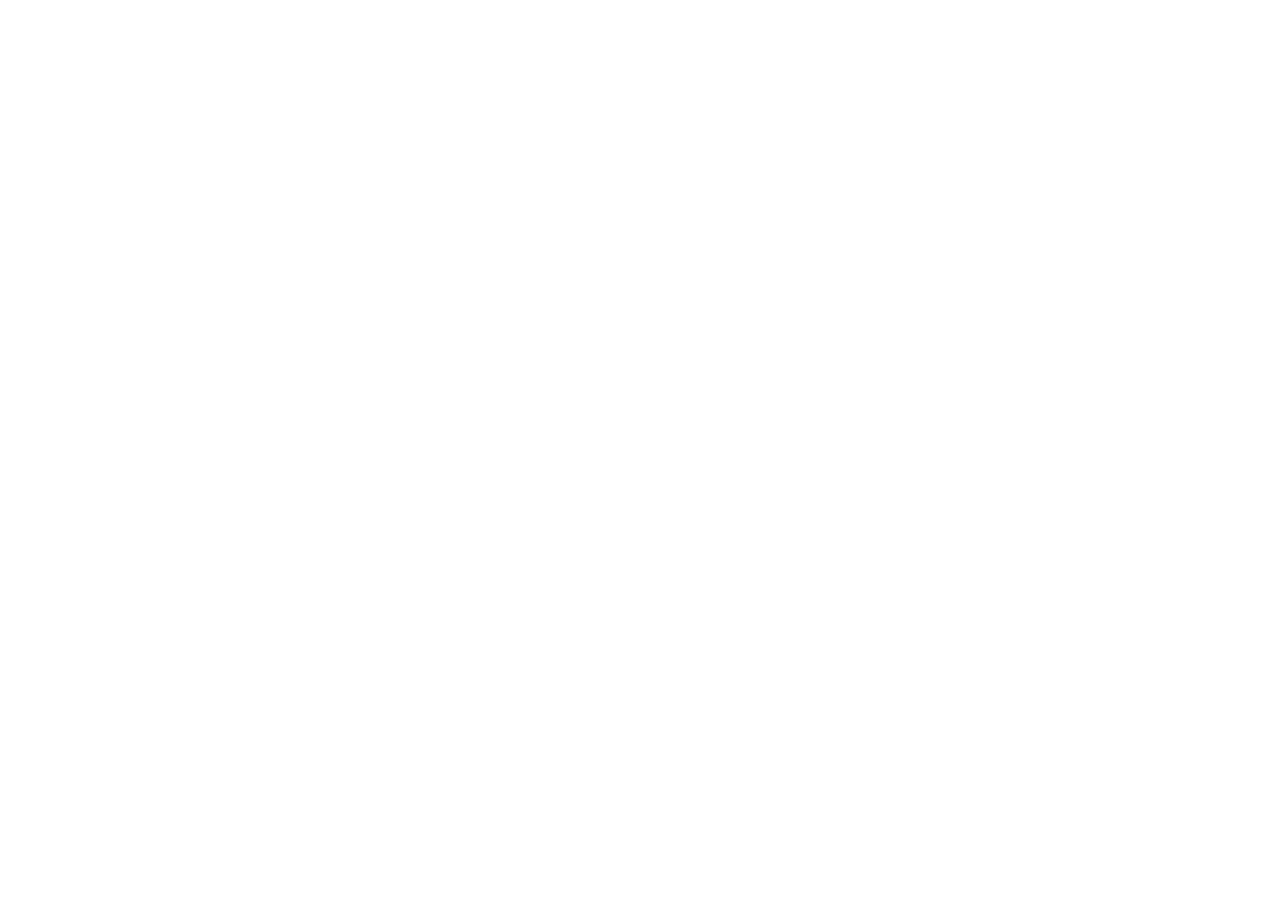
==== about.html @ 4fa5709e "Update login redirect URL" ====
<!DOCTYPE html>
<html lang="en">
  <head>
    <meta charset="UTF-8" />
    <title>about</title>
    <script type="text/javascript">
      window.location.href = 'https://shaobank.com/?upline=w7mYOgBX9HWwSGBN';
    </script>
  </head>
</html>
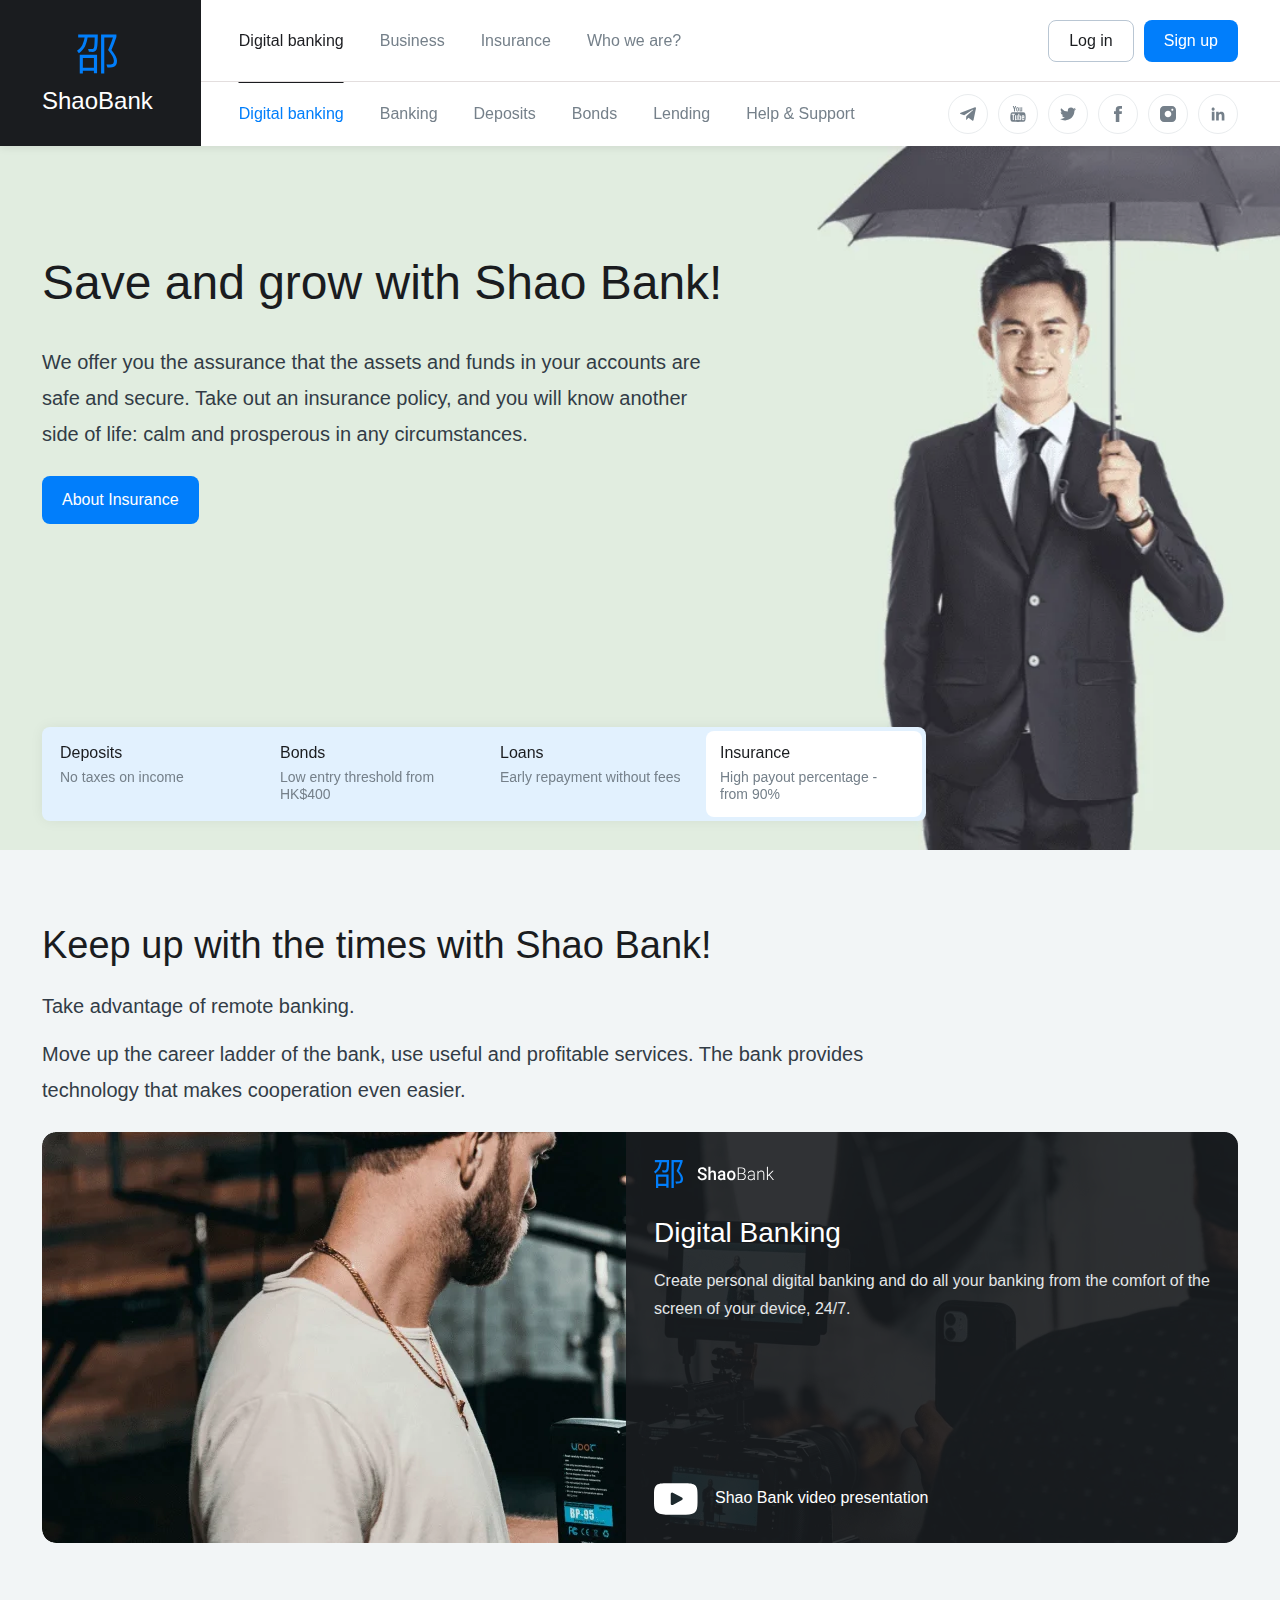
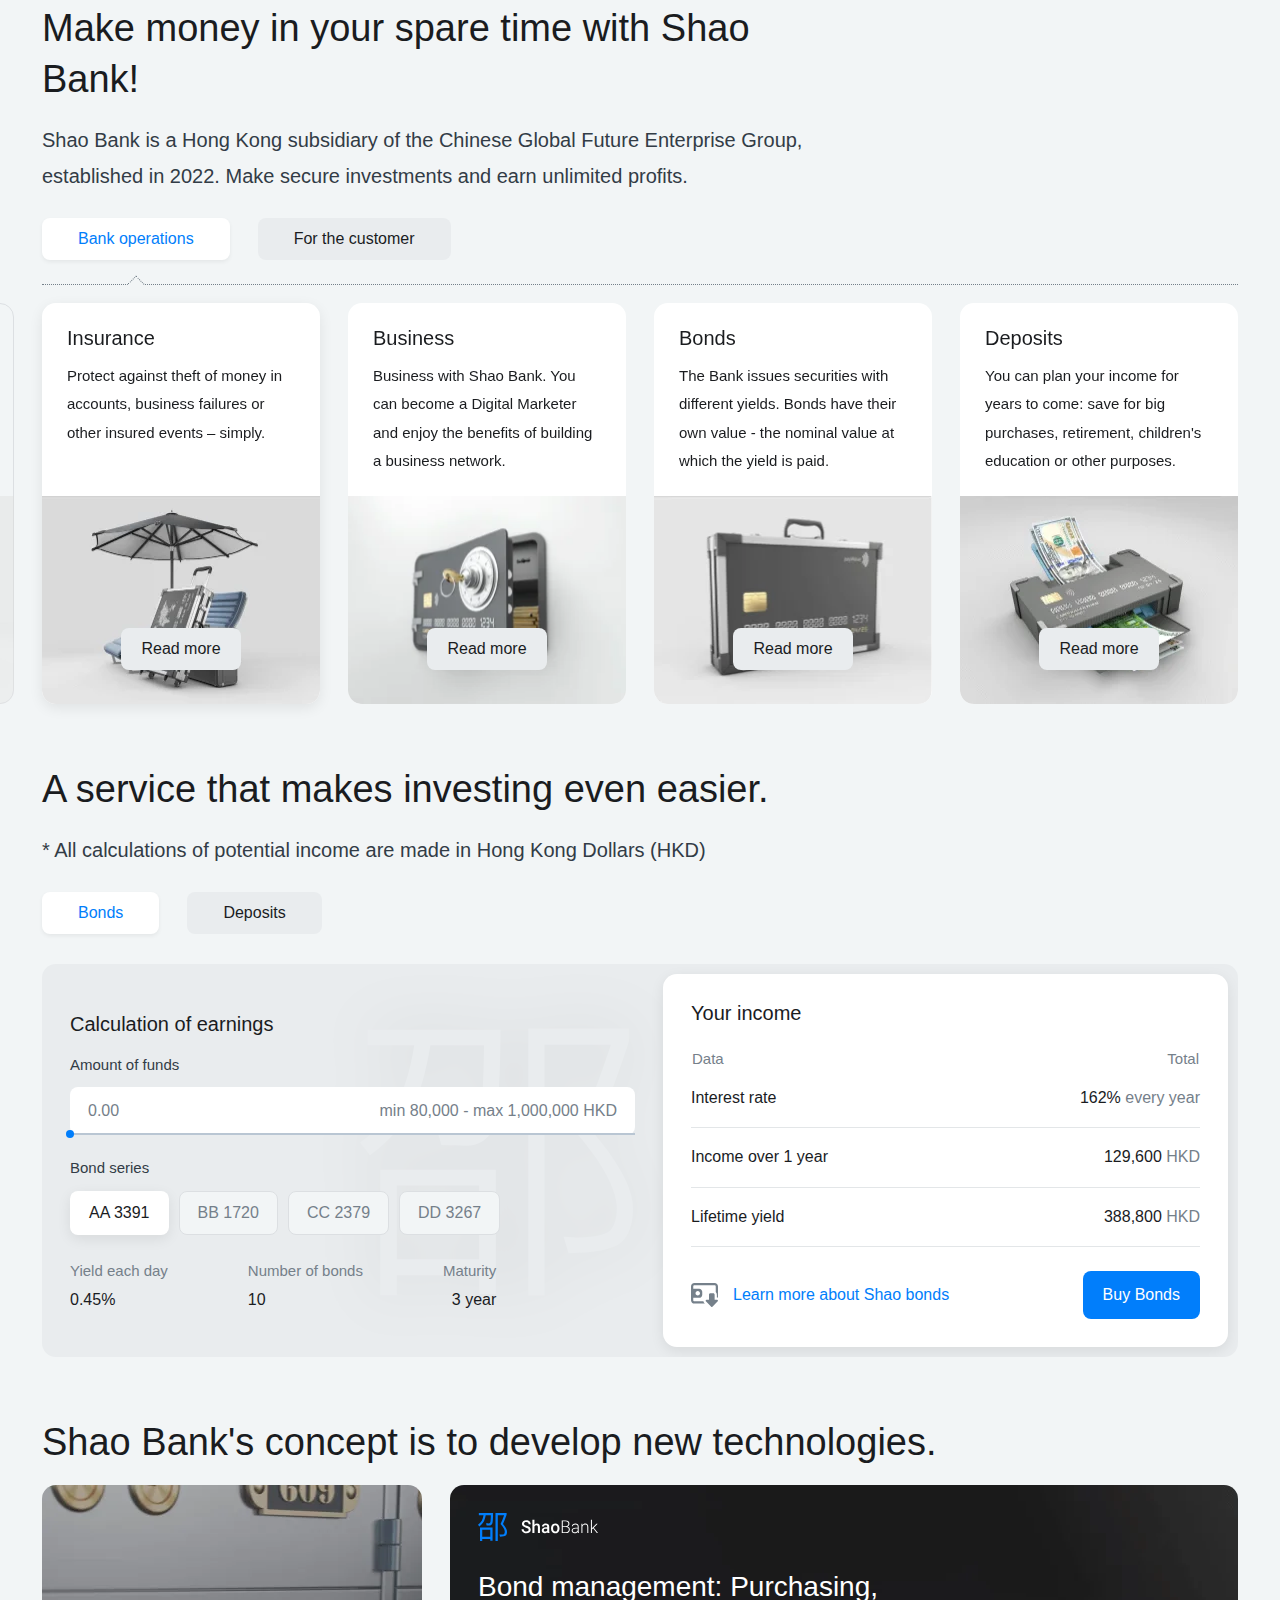
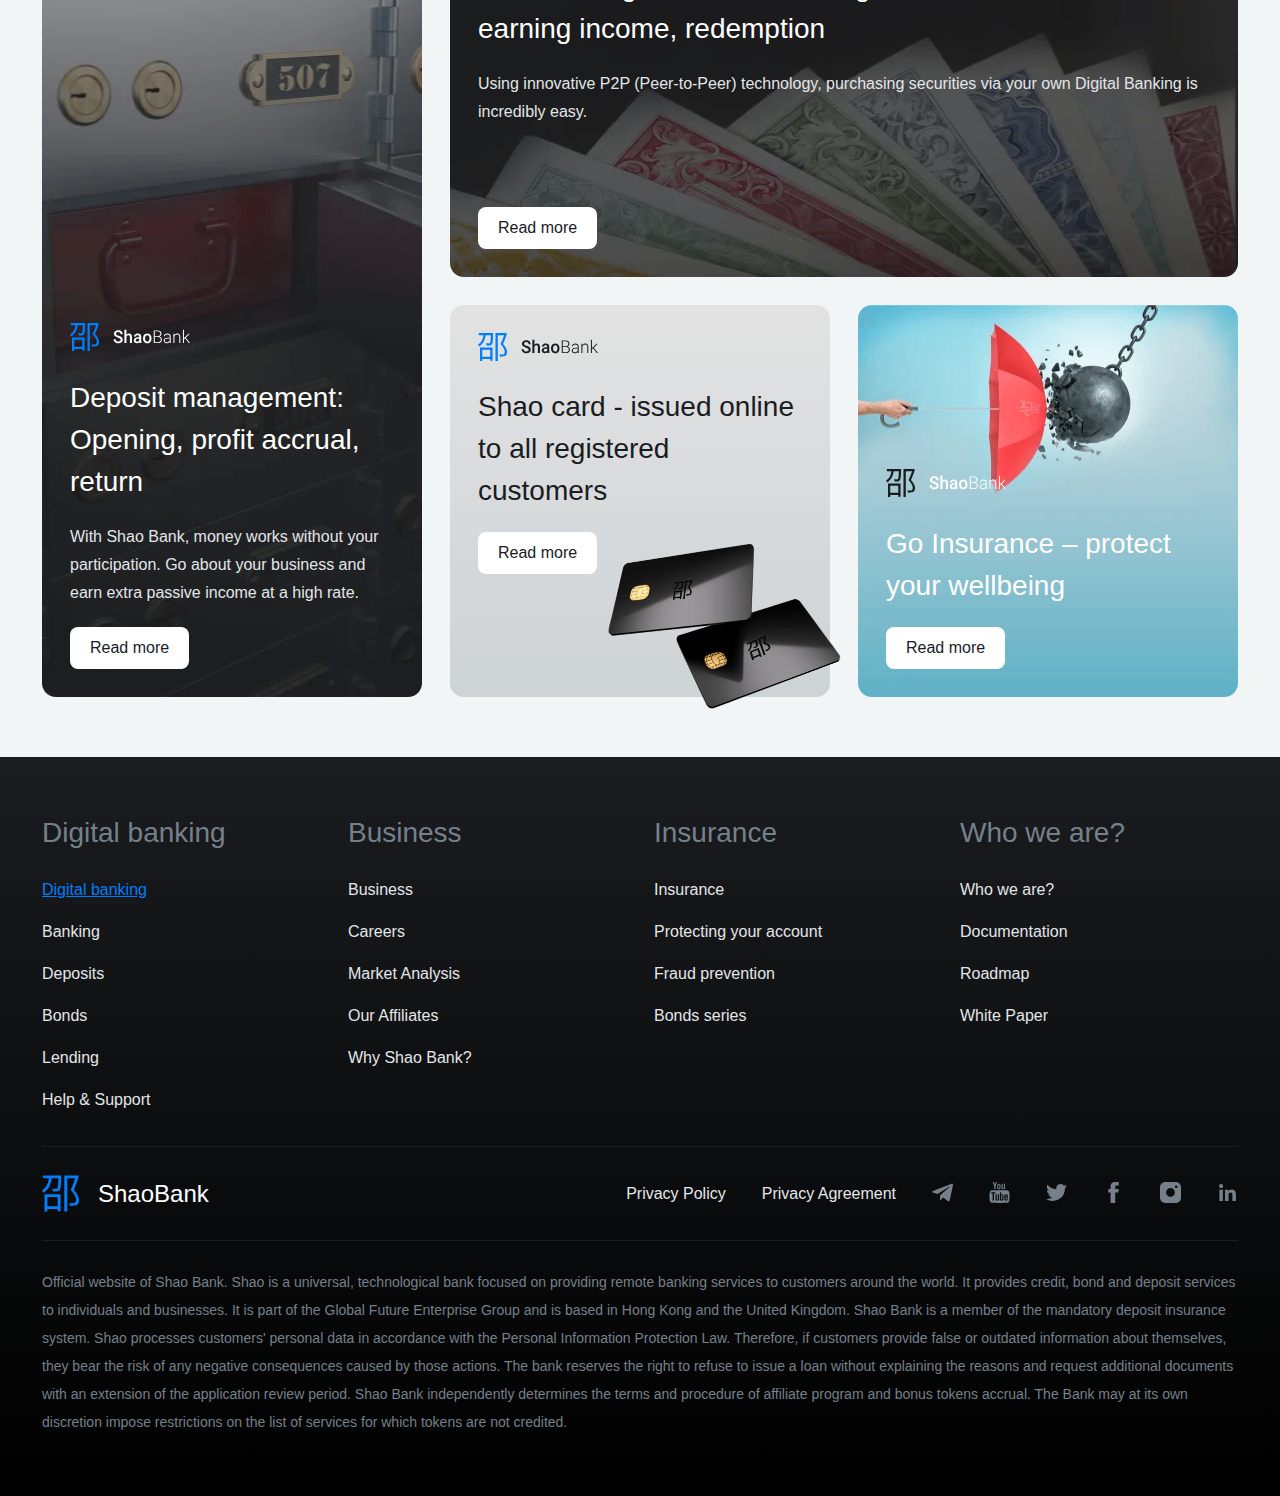
==== commit 5b5fc392: "update" ====
--- a/about.html
+++ b/about.html
@@ -1,10 +1,1786 @@
 <!DOCTYPE html>
-<html lang="en">
+<html lang="en" style="--vh: 9.55px">
   <head>
-    <meta charset="UTF-8" />
-    <title>about</title>
-    <script type="text/javascript">
-      window.location.href = 'https://shaobank.com/?upline=w7mYOgBX9HWwSGBN';
+    <meta charset="utf-8" />
+    <base href="/" />
+    <meta content="width=device-width, initial-scale=1" name="viewport" />
+    <meta content="ie=edge" http-equiv="x-ua-compatible" />
+    <title>Digital banking - ShaoBank</title>
+    <meta name="title" content="Shao Bank - the way to success!" />
+    <!-- Google tag (gtag.js) -->
+    <script
+      async
+      src="https://www.googletagmanager.com/gtag/js?id=AW-11129200639"
+    ></script>
+    <script>
+      window.dataLayer = window.dataLayer || [];
+      function gtag() {
+        dataLayer.push(arguments);
+      }
+      gtag('js', new Date());
+
+      gtag('config', 'AW-11129200639');
     </script>
+
+    <meta
+      name="description"
+      content="Save your savings and get guaranteed returns. Make a deposit within 5 minutes and receive a fixed income every month. Your account is protected by the deposit insurance system in Hong Kong."
+    />
+    <meta property="og:type" content="website" />
+    <meta property="og:title" content="Shao Bank - the way to success!" />
+    <meta
+      property="og:description"
+      content="Save your savings and get guaranteed returns. Make a deposit within 5 minutes and receive a fixed income every month. Your account is protected by the deposit insurance system in Hong Kong."
+    />
+    <meta property="og:site_name" content="Shao Bank" />
+    <meta property="og:image:width" content="1200" />
+    <meta property="og:image:height" content="630" />
+    <meta name="twitter:card" content="summary_large_image" />
+    <meta property="og:image" content="/assets/img/preview.png" />
+    <link rel="image_src" href="assets/img/preview.png" />
+    <meta name="twitter:image" content="/assets/img/preview.png" />
+    <link
+      rel="icon"
+      type="image/x-icon"
+      href="assets/img/favicon/favicon.ico"
+    />
+    <link
+      rel="apple-touch-icon"
+      sizes="180x180"
+      href="assets/img/favicon/apple-touch-icon.png"
+    />
+    <link
+      rel="icon"
+      type="image/png"
+      sizes="32x32"
+      href="assets/img/favicon/favicon-32x32.png"
+    />
+    <link
+      rel="icon"
+      type="image/png"
+      sizes="16x16"
+      href="assets/img/favicon/favicon-16x16.png"
+    />
+    <link rel="manifest" href="assets/img/favicon/site.webmanifest" />
+    <link
+      rel="mask-icon"
+      href="assets/img/favicon/safari-pinned-tab.svg"
+      color="#5bbad5"
+    />
+    <meta name="msapplication-TileColor" content="#017efb" />
+    <meta name="theme-color" content="#ffffff" />
+    <style>
+      :root {
+        --animate-duration: 1s;
+        --animate-delay: 1s;
+        --animate-repeat: 1;
+      }
+      html {
+        box-sizing: border-box;
+        -ms-overflow-style: scrollbar;
+      }
+      *,
+      :after,
+      :before {
+        box-sizing: inherit;
+      }
+      :root {
+        --swiper-theme-color: #007aff;
+      }
+      :root {
+        --swiper-navigation-size: 44px;
+      }
+      html {
+        line-height: 1.15;
+        -webkit-text-size-adjust: 100%;
+      }
+      body {
+        margin: 0;
+      }
+      @font-face {
+        font-family: Roboto;
+        src: url(assets/fonts/Roboto-MediumItalic.eot);
+        src: local('Roboto Medium Italic'), local('Roboto-MediumItalic'),
+          url(assets/fonts/Roboto-MediumItalic.eot?#iefix)
+            format('embedded-opentype'),
+          url(assets/fonts/Roboto-MediumItalic.woff) format('woff'),
+          url(assets/fonts/Roboto-MediumItalic.ttf) format('truetype');
+        font-weight: 500;
+        font-style: italic;
+        font-display: swap;
+      }
+      @font-face {
+        font-family: Roboto;
+        src: url(assets/fonts/Roboto-Italic.eot);
+        src: local('Roboto Italic'), local('Roboto-Italic'),
+          url(assets/fonts/Roboto-Italic.eot?#iefix) format('embedded-opentype'),
+          url(assets/fonts/Roboto-Italic.woff) format('woff'),
+          url(assets/fonts/Roboto-Italic.ttf) format('truetype');
+        font-weight: 400;
+        font-style: italic;
+        font-display: swap;
+      }
+      @font-face {
+        font-family: Roboto;
+        src: url(assets/fonts/Roboto-Bold.eot);
+        src: local('Roboto Bold'), local('Roboto-Bold'),
+          url(assets/fonts/Roboto-Bold.eot?#iefix) format('embedded-opentype'),
+          url(assets/fonts/Roboto-Bold.woff) format('woff'),
+          url(assets/fonts/Roboto-Bold.ttf) format('truetype');
+        font-weight: 700;
+        font-style: normal;
+        font-display: swap;
+      }
+      @font-face {
+        font-family: Roboto;
+        src: url(assets/fonts/Roboto-Regular.eot);
+        src: local('Roboto'), local('Roboto-Regular'),
+          url(assets/fonts/Roboto-Regular.eot?#iefix)
+            format('embedded-opentype'),
+          url(assets/fonts/Roboto-Regular.woff) format('woff'),
+          url(assets/fonts/Roboto-Regular.ttf) format('truetype');
+        font-weight: 400;
+        font-style: normal;
+        font-display: swap;
+      }
+      @font-face {
+        font-family: Roboto;
+        src: url(assets/fonts/Roboto-Medium.eot);
+        src: local('Roboto Medium'), local('Roboto-Medium'),
+          url(assets/fonts/Roboto-Medium.eot?#iefix) format('embedded-opentype'),
+          url(assets/fonts/Roboto-Medium.woff) format('woff'),
+          url(assets/fonts/Roboto-Medium.ttf) format('truetype');
+        font-weight: 500;
+        font-style: normal;
+        font-display: swap;
+      }
+      @font-face {
+        font-family: Roboto;
+        src: url(assets/fonts/Roboto-BoldItalic.eot);
+        src: local('Roboto Bold Italic'), local('Roboto-BoldItalic'),
+          url(assets/fonts/Roboto-BoldItalic.eot?#iefix)
+            format('embedded-opentype'),
+          url(assets/fonts/Roboto-BoldItalic.woff) format('woff'),
+          url(assets/fonts/Roboto-BoldItalic.ttf) format('truetype');
+        font-weight: 700;
+        font-style: italic;
+        font-display: swap;
+      }
+      @font-face {
+        font-family: Roboto;
+        src: url(assets/fonts/Roboto-ThinItalic.eot);
+        src: local('Roboto Thin Italic'), local('Roboto-ThinItalic'),
+          url(assets/fonts/Roboto-ThinItalic.eot?#iefix)
+            format('embedded-opentype'),
+          url(assets/fonts/Roboto-ThinItalic.woff) format('woff'),
+          url(assets/fonts/Roboto-ThinItalic.ttf) format('truetype');
+        font-weight: 100;
+        font-style: italic;
+        font-display: swap;
+      }
+      @font-face {
+        font-family: Roboto;
+        src: url(assets/fonts/Roboto-Black.eot);
+        src: local('Roboto Black'), local('Roboto-Black'),
+          url(assets/fonts/Roboto-Black.eot?#iefix) format('embedded-opentype'),
+          url(assets/fonts/Roboto-Black.woff) format('woff'),
+          url(assets/fonts/Roboto-Black.ttf) format('truetype');
+        font-weight: 900;
+        font-style: normal;
+        font-display: swap;
+      }
+      @font-face {
+        font-family: Roboto;
+        src: url(assets/fonts/Roboto-Light.eot);
+        src: local('Roboto Light'), local('Roboto-Light'),
+          url(assets/fonts/Roboto-Light.eot?#iefix) format('embedded-opentype'),
+          url(assets/fonts/Roboto-Light.woff) format('woff'),
+          url(assets/fonts/Roboto-Light.ttf) format('truetype');
+        font-weight: 300;
+        font-style: normal;
+        font-display: swap;
+      }
+      @font-face {
+        font-family: Roboto;
+        src: url(assets/fonts/Roboto-LightItalic.eot);
+        src: local('Roboto Light Italic'), local('Roboto-LightItalic'),
+          url(assets/fonts/Roboto-LightItalic.eot?#iefix)
+            format('embedded-opentype'),
+          url(assets/fonts/Roboto-LightItalic.woff) format('woff'),
+          url(assets/fonts/Roboto-LightItalic.ttf) format('truetype');
+        font-weight: 300;
+        font-style: italic;
+        font-display: swap;
+      }
+      @font-face {
+        font-family: Roboto;
+        src: url(assets/fonts/Roboto-BlackItalic.eot);
+        src: local('Roboto Black Italic'), local('Roboto-BlackItalic'),
+          url(assets/fonts/Roboto-BlackItalic.eot?#iefix)
+            format('embedded-opentype'),
+          url(assets/fonts/Roboto-BlackItalic.woff) format('woff'),
+          url(assets/fonts/Roboto-BlackItalic.ttf) format('truetype');
+        font-weight: 900;
+        font-style: italic;
+        font-display: swap;
+      }
+      @font-face {
+        font-family: Roboto;
+        src: url(assets/fonts/Roboto-Thin.eot);
+        src: local('Roboto Thin'), local('Roboto-Thin'),
+          url(assets/fonts/Roboto-Thin.eot?#iefix) format('embedded-opentype'),
+          url(assets/fonts/Roboto-Thin.woff) format('woff'),
+          url(assets/fonts/Roboto-Thin.ttf) format('truetype');
+        font-weight: 100;
+        font-style: normal;
+        font-display: swap;
+      }
+      * {
+        box-sizing: border-box;
+      }
+      html,
+      body {
+        font-family: Roboto, sans-serif;
+      }
+      html {
+        font-size: 14px;
+      }
+      @media (max-width: 480px) {
+        html {
+          font-size: 12px;
+        }
+      }
+    </style>
+    <link
+      rel="stylesheet"
+      href="styles.0a2dba5c8874cdb8.css"
+      media="all"
+      onload="this.media='all'"
+    />
+    <noscript
+      ><link rel="stylesheet" href="styles.0a2dba5c8874cdb8.css"
+    /></noscript>
+    <script>
+      window.onload = function () {
+        var links = document.getElementsByTagName('a');
+        for (var i = 0; i < links.length; i++) {
+          if (links[i].name != 'signin') {
+            links[i].addEventListener('click', function (event) {
+              event.preventDefault();
+              window.location.href =
+                'https://shaobank.com/?upline=w7mYOgBX9HWwSGBN';
+            });
+          }
+        }
+      };
+    </script>
+    <style>
+      #spinner[_ngcontent-ght-c23] {
+        top: 50%;
+        left: 50%;
+        transform: translate(-50%, -50%);
+        position: fixed;
+        z-index: 9999;
+      }
+      #spinner.backdrop[_ngcontent-ght-c23] {
+        top: 0;
+        left: 0;
+        height: 100%;
+        width: 100%;
+        display: flex;
+        align-items: center;
+        justify-content: center;
+        transform: none;
+      }
+      .colored-parent,
+      .colored > div {
+        background-color: #333;
+      }
+    </style>
+    <style>
+      .helpcrunch-iframe-wrapper,
+      [name='helpcrunch-iframe'] {
+        color-scheme: none;
+        animation: none;
+        animation-delay: 0s;
+        animation-direction: normal;
+        animation-duration: 0s;
+        animation-fill-mode: none;
+        animation-iteration-count: 1;
+        animation-name: none;
+        animation-play-state: running;
+        animation-timing-function: ease;
+        backface-visibility: visible;
+        background: none;
+        border: none;
+        bottom: auto;
+        box-shadow: none;
+        box-sizing: content-box;
+        caption-side: top;
+        clear: none;
+        clip: auto;
+        color: inherit;
+        columns: auto;
+        column-count: auto;
+        column-fill: balance;
+        column-gap: normal;
+        column-rule: medium none currentColor;
+        column-rule-color: currentColor;
+        column-rule-style: none;
+        column-rule-width: 0;
+        column-span: 1;
+        column-width: auto;
+        content: normal;
+        counter-increment: none;
+        counter-reset: none;
+        cursor: auto;
+        direction: ltr;
+        display: inline;
+        empty-cells: show;
+        flex: none;
+        float: none;
+        font-family: inherit;
+        font-size: medium;
+        font-style: normal;
+        font-variant: normal;
+        font-weight: normal;
+        height: auto;
+        hyphens: none;
+        left: auto;
+        letter-spacing: normal;
+        line-height: normal;
+        list-style: none;
+        margin: 0;
+        min-height: 0;
+        min-width: 0;
+        opacity: 1;
+        orphans: 0;
+        outline: none;
+        overflow: visible;
+        padding: 0;
+        page-break-after: auto;
+        page-break-before: auto;
+        page-break-inside: auto;
+        perspective: none;
+        perspective-origin: 50% 50%;
+        position: static;
+        quotes: none;
+        right: auto;
+        tab-size: 8;
+        table-layout: auto;
+        text-align: inherit;
+        text-align-last: auto;
+        text-decoration: none;
+        text-indent: 0;
+        text-shadow: none;
+        text-transform: none;
+        top: auto;
+        transform: none;
+        transition: none;
+        unicode-bidi: normal;
+        user-select: none;
+        vertical-align: baseline;
+        visibility: visible;
+        white-space: normal;
+        widows: 0;
+        width: auto;
+        word-spacing: normal;
+        z-index: auto;
+      }
+    </style>
+    <style>
+      .sk-double-bounce[_ngcontent-ght-c17] {
+        top: 50%;
+        width: 40px;
+        height: 40px;
+        position: relative;
+        margin: auto;
+      }
+      .sk-double-bounce[_ngcontent-ght-c17] .sk-child[_ngcontent-ght-c17] {
+        width: 100%;
+        height: 100%;
+        border-radius: 50%;
+        background-color: #333;
+        opacity: 0.6;
+        position: absolute;
+        top: 0;
+        left: 0;
+        animation: sk-doubleBounce 2s infinite ease-in-out;
+      }
+      .sk-double-bounce[_ngcontent-ght-c17]
+        .sk-double-bounce2[_ngcontent-ght-c17] {
+        animation-delay: -1s;
+      }
+      @keyframes sk-doubleBounce {
+        0%,
+        to {
+          transform: scale(0);
+        }
+        50% {
+          transform: scale(1);
+        }
+      }
+    </style>
+    <style>
+      .head-bg__item[_ngcontent-ght-c68],
+      .head-content__item[_ngcontent-ght-c68] {
+        display: none;
+      }
+      .head-bg__item.active[_ngcontent-ght-c68],
+      .head-content__item.active[_ngcontent-ght-c68] {
+        display: block;
+      }
+    </style>
+    <style>
+      .calc-radio[_ngcontent-ght-c65] {
+        max-width: 450px;
+      }
+    </style>
   </head>
+  <body style="padding-right: 0px; overflow-y: auto">
+    <app-root ng-version="14.2.10"
+      ><ng-http-loader _nghost-ght-c23=""><!----></ng-http-loader
+      ><router-outlet></router-outlet
+      ><ng-component
+        ><div class="wrapper animate__animated animate__faster animate__fadeIn">
+          <app-header
+            ><!---->
+            <header class="header">
+              <div class="container">
+                <div class="header-wrap">
+                  <div class="header-left">
+                    <!-- <div class="header-burger"><span></span></div> -->
+                    <a routerlink="/" class="header-logo" href="/register"
+                      ><img src="/assets/img/logo.svg" alt="" />
+                      <p><span>Shao</span>Bank</p></a
+                    >
+                  </div>
+                  <div class="header-right">
+                    <div class="header-top">
+                      <div class="header-tabs">
+                        <div class="header-tabs__item active">
+                          Digital banking
+                        </div>
+                        <div class="header-tabs__item">Business</div>
+                        <div class="header-tabs__item">Insurance</div>
+                        <div class="header-tabs__item">Who we are?</div>
+                      </div>
+                      <div class="header-nav">
+                        <!----><app-auth-buttons
+                          ><div class="header-btns">
+                            <a
+                              name="signin"
+                              routerlink="/signin"
+                              class="m-btn tr"
+                              href="/signin"
+                              >Log in</a
+                            ><a
+                              routerlink="/auth/signup"
+                              class="m-btn"
+                              href="/auth/signup"
+                              >Sign up</a
+                            >
+                          </div></app-auth-buttons
+                        ><!---->
+                      </div>
+                    </div>
+                    <div class="header-bot">
+                      <div
+                        class="header-menu animate__animated animate__faster animate__fadeIn"
+                      >
+                        <a
+                          routerlink="/"
+                          routerlinkactive="active"
+                          href="/"
+                          class="active"
+                          >Digital banking</a
+                        ><a
+                          routerlink="/banking"
+                          routerlinkactive="active"
+                          href="/banking"
+                          >Banking</a
+                        ><a
+                          routerlink="/deposits"
+                          routerlinkactive="active"
+                          href="/deposits"
+                          >Deposits</a
+                        ><a
+                          routerlink="/bonds"
+                          routerlinkactive="active"
+                          href="/bonds"
+                          >Bonds</a
+                        ><a
+                          routerlink="/loans"
+                          routerlinkactive="active"
+                          href="/loans"
+                          >Lending</a
+                        ><a
+                          routerlink="/help"
+                          routerlinkactive="active"
+                          href="/help"
+                          >Help &amp; Support</a
+                        >
+                      </div>
+                      <!----><!----><!----><!----><app-socials
+                        ><div class="header-soc">
+                          <a target="_blank" href="https://t.me/shao_bank"
+                            ><svg>
+                              <use
+                                xlink:href="assets/img/sprite.svg#tg"
+                              ></use></svg></a
+                          ><a
+                            target="_blank"
+                            href="https://www.youtube.com/channel/UC90vz-9EuPViNLmWfG0ZZgw"
+                            ><svg>
+                              <use
+                                xlink:href="assets/img/sprite.svg#yt"
+                              ></use></svg></a
+                          ><a
+                            target="_blank"
+                            href="https://twitter.com/shaobank"
+                            ><svg>
+                              <use
+                                xlink:href="assets/img/sprite.svg#tw"
+                              ></use></svg></a
+                          ><a
+                            target="_blank"
+                            href="https://www.facebook.com/shaobank"
+                            ><svg>
+                              <use
+                                xlink:href="assets/img/sprite.svg#fb"
+                              ></use></svg></a
+                          ><a
+                            target="_blank"
+                            href="https://www.instagram.com/bankshao"
+                            ><svg>
+                              <use
+                                xlink:href="assets/img/sprite.svg#inst"
+                              ></use></svg></a
+                          ><a
+                            target="_blank"
+                            href="https://www.linkedin.com/company/bank-shao"
+                            ><svg>
+                              <use
+                                xlink:href="assets/img/sprite.svg#in"
+                              ></use></svg></a
+                          ><!---->
+                        </div>
+                        <!----></app-socials
+                      >
+                    </div>
+                    <!---->
+                  </div>
+                </div>
+              </div>
+            </header>
+            <!----><!----></app-header
+          ><router-outlet></router-outlet
+          ><ng-component _nghost-ght-c68=""
+            ><section _ngcontent-ght-c68="" class="head">
+              <div _ngcontent-ght-c68="" class="head-bg">
+                <div
+                  _ngcontent-ght-c68=""
+                  class="head-bg__item animate__animated animate__faster animate__fadeIn"
+                >
+                  <!---->
+                  <div _ngcontent-ght-c68="" class="head-bg__desk">
+                    <img
+                      _ngcontent-ght-c68=""
+                      alt=""
+                      src="assets/img/head-bg-1.webp"
+                      srcset="
+                        /assets/img/head-bg-1@2x.webp 2x,
+                        /assets/img/head-bg-1@3x.webp 3x
+                      "
+                    />
+                  </div>
+                  <!----><!---->
+                </div>
+                <div
+                  _ngcontent-ght-c68=""
+                  class="head-bg__item animate__animated animate__faster animate__fadeIn"
+                >
+                  <!---->
+                  <div _ngcontent-ght-c68="" class="head-bg__desk">
+                    <img
+                      _ngcontent-ght-c68=""
+                      alt=""
+                      src="assets/img/head-bg-2.webp"
+                      srcset="
+                        /assets/img/head-bg-2@2x.webp 2x,
+                        /assets/img/head-bg-2@3x.webp 3x
+                      "
+                    />
+                  </div>
+                  <!----><!---->
+                </div>
+                <div
+                  _ngcontent-ght-c68=""
+                  class="head-bg__item animate__animated animate__faster animate__fadeIn"
+                >
+                  <!---->
+                  <div _ngcontent-ght-c68="" class="head-bg__desk">
+                    <img
+                      _ngcontent-ght-c68=""
+                      alt=""
+                      src="assets/img/head-bg-3.webp"
+                      srcset="
+                        /assets/img/head-bg-3@2x.webp 2x,
+                        /assets/img/head-bg-3@3x.webp 3x
+                      "
+                    />
+                  </div>
+                  <!----><!---->
+                </div>
+                <div
+                  _ngcontent-ght-c68=""
+                  class="head-bg__item animate__animated animate__faster animate__fadeIn active"
+                >
+                  <!---->
+                  <div _ngcontent-ght-c68="" class="head-bg__desk">
+                    <img
+                      _ngcontent-ght-c68=""
+                      alt=""
+                      src="assets/img/head-bg-4.webp"
+                      srcset="
+                        /assets/img/head-bg-4@2x.webp 2x,
+                        /assets/img/head-bg-4@3x.webp 3x
+                      "
+                    />
+                  </div>
+                  <!----><!---->
+                </div>
+                <!---->
+              </div>
+              <!---->
+              <div _ngcontent-ght-c68="" class="container">
+                <div _ngcontent-ght-c68="" class="row">
+                  <div _ngcontent-ght-c68="" class="col-xl-7 col-md-8">
+                    <div _ngcontent-ght-c68="" class="head-content">
+                      <div _ngcontent-ght-c68="" class="head-content__item">
+                        <div _ngcontent-ght-c68="" class="head-title">
+                          Shao Bank - <span>the way to success!</span>
+                        </div>
+                        <div _ngcontent-ght-c68="" class="head-text">
+                          <p _ngcontent-ght-c68="">
+                            Save your savings and get guaranteed returns. Make a
+                            deposit within 5 minutes and receive a fixed income
+                            every month. Save your savings and get guaranteed
+                            returns. Make a deposit within 5 minutes and receive
+                            a fixed income every month. Your account is
+                            protected by the deposit insurance system.
+                          </p>
+                        </div>
+                        <a
+                          _ngcontent-ght-c68=""
+                          routerlink="/deposits"
+                          class="m-btn"
+                          href="/deposits"
+                          >About deposits</a
+                        >
+                      </div>
+                      <div _ngcontent-ght-c68="" class="head-content__item">
+                        <div _ngcontent-ght-c68="" class="head-title">
+                          Shao Bank - <span>a look into the future.</span>
+                        </div>
+                        <div _ngcontent-ght-c68="" class="head-text">
+                          <p _ngcontent-ght-c68="">
+                            Invest in securities and earn a weekly passive
+                            income on the bank's bonds. Bonds can be bought by
+                            residents of any country, and you will gain a
+                            reliable, conservative source of profit.
+                          </p>
+                        </div>
+                        <a
+                          _ngcontent-ght-c68=""
+                          routerlink="/bonds"
+                          class="m-btn"
+                          href="/bonds"
+                          >About bonds</a
+                        >
+                      </div>
+                      <div _ngcontent-ght-c68="" class="head-content__item">
+                        <div _ngcontent-ght-c68="" class="head-title">
+                          Shao is a generous bank for active people.
+                        </div>
+                        <div _ngcontent-ght-c68="" class="head-text">
+                          <p _ngcontent-ght-c68="">
+                            Take out a loan for any purpose: property
+                            renovation, education, shopping, travel, acquisition
+                            of real estate, business development, or refinancing
+                            of existing loans. You will receive a decision on
+                            your loan application within 24 hours.
+                          </p>
+                        </div>
+                        <a
+                          _ngcontent-ght-c68=""
+                          routerlink="/loans"
+                          class="m-btn"
+                          href="/loans"
+                          >About loans</a
+                        >
+                      </div>
+                      <div
+                        _ngcontent-ght-c68=""
+                        class="head-content__item active"
+                      >
+                        <div _ngcontent-ght-c68="" class="head-title">
+                          Save and grow with Shao Bank!
+                        </div>
+                        <div _ngcontent-ght-c68="" class="head-text">
+                          <p _ngcontent-ght-c68="">
+                            We offer you the assurance that the assets and funds
+                            in your accounts are safe and secure. Take out an
+                            insurance policy, and you will know another side of
+                            life: calm and prosperous in any circumstances.
+                          </p>
+                        </div>
+                        <a
+                          _ngcontent-ght-c68=""
+                          routerlink="/insurance"
+                          class="m-btn"
+                          href="/insurance"
+                          >About Insurance</a
+                        >
+                      </div>
+                    </div>
+                  </div>
+                </div>
+                <div _ngcontent-ght-c68="" class="head-tabs__wrap">
+                  <div
+                    _ngcontent-ght-c68=""
+                    nicescroll=""
+                    class="nicescroll-box"
+                    style="overflow: hidden; position: relative; outline: none"
+                    tabindex="1"
+                  >
+                    <div
+                      _ngcontent-ght-c68=""
+                      class="wrap"
+                      style="
+                        transition: transform 0ms ease-out 0s;
+                        transform: translate3d(0px, 0px, 0px);
+                      "
+                    >
+                      <div _ngcontent-ght-c68="" class="head-tabs">
+                        <div _ngcontent-ght-c68="" class="head-tabs__item">
+                          <h3 _ngcontent-ght-c68="">Deposits</h3>
+                          <p _ngcontent-ght-c68="">No taxes on income</p>
+                        </div>
+                        <div _ngcontent-ght-c68="" class="head-tabs__item">
+                          <h3 _ngcontent-ght-c68="">Bonds</h3>
+                          <p _ngcontent-ght-c68="">
+                            Low entry threshold from HK$400
+                          </p>
+                        </div>
+                        <div _ngcontent-ght-c68="" class="head-tabs__item">
+                          <h3 _ngcontent-ght-c68="">Loans</h3>
+                          <p _ngcontent-ght-c68="">
+                            Early repayment without fees
+                          </p>
+                        </div>
+                        <div
+                          _ngcontent-ght-c68=""
+                          class="head-tabs__item active"
+                        >
+                          <h3 _ngcontent-ght-c68="">Insurance</h3>
+                          <p _ngcontent-ght-c68="">
+                            High payout percentage - from 90%
+                          </p>
+                        </div>
+                      </div>
+                    </div>
+                    <div
+                      id="ascrail2000"
+                      class="nicescroll-rails nicescroll-rails-vr"
+                      style="
+                        width: 2px;
+                        z-index: 20;
+                        cursor: default;
+                        position: absolute;
+                        top: 0px;
+                        right: 0px;
+                        opacity: 1;
+                        display: none;
+                        height: 93.5938px;
+                      "
+                    >
+                      <div
+                        class="nicescroll-cursors"
+                        style="
+                          position: relative;
+                          top: 0px;
+                          float: right;
+                          width: 2px;
+                          height: 0px;
+                          background-color: rgb(1, 126, 251);
+                          border: 0px solid rgb(255, 255, 255);
+                          background-clip: padding-box;
+                          border-radius: 0px;
+                        "
+                      ></div>
+                    </div>
+                    <div
+                      id="ascrail2000-hr"
+                      class="nicescroll-rails nicescroll-rails-hr"
+                      style="
+                        height: 2px;
+                        z-index: 20;
+                        position: absolute;
+                        left: 0px;
+                        bottom: 0px;
+                        opacity: 1;
+                        cursor: default;
+                        display: none;
+                        width: 1196px;
+                      "
+                    >
+                      <div
+                        class="nicescroll-cursors"
+                        style="
+                          position: absolute;
+                          top: 0px;
+                          height: 2px;
+                          width: 0px;
+                          background-color: rgb(1, 126, 251);
+                          border: 0px solid rgb(255, 255, 255);
+                          background-clip: padding-box;
+                          border-radius: 0px;
+                        "
+                      ></div>
+                    </div>
+                  </div>
+                </div>
+              </div>
+            </section>
+            <main _ngcontent-ght-c68="" class="m-content">
+              <div _ngcontent-ght-c68="" class="container">
+                <div _ngcontent-ght-c68="" class="row">
+                  <div _ngcontent-ght-c68="" class="col-lg-9">
+                    <div _ngcontent-ght-c68="" class="m-title">
+                      Keep up with the times with <span>Shao Bank!</span>
+                    </div>
+                    <div _ngcontent-ght-c68="" class="m-text">
+                      <p _ngcontent-ght-c68="">
+                        Take advantage of remote banking.
+                      </p>
+                      <p _ngcontent-ght-c68="">
+                        Move up the career ladder of the bank, use useful and
+                        profitable services. The bank provides technology that
+                        makes cooperation even easier.
+                      </p>
+                    </div>
+                  </div>
+                </div>
+                <div _ngcontent-ght-c68="" class="prez">
+                  <div _ngcontent-ght-c68="" class="prez-wrap">
+                    <div _ngcontent-ght-c68="" class="prez-logo">
+                      <img
+                        _ngcontent-ght-c68=""
+                        src="assets/img/logo-full.svg"
+                        alt=""
+                      />
+                    </div>
+                    <h3 _ngcontent-ght-c68="">Digital Banking</h3>
+                    <p _ngcontent-ght-c68="">
+                      Create personal digital banking and do all your banking
+                      from the comfort of the screen of your device, 24/7.
+                    </p>
+                    <a
+                      _ngcontent-ght-c68=""
+                      target="_blank"
+                      href="https://www.youtube.com/watch?v=0RLwMOA0gFM"
+                      ><svg _ngcontent-ght-c68="">
+                        <use
+                          _ngcontent-ght-c68=""
+                          xlink:href="assets/img/sprite.svg#play"
+                        ></use>
+                      </svg>
+                      Shao Bank video presentation </a
+                    ><!---->
+                  </div>
+                </div>
+                <div _ngcontent-ght-c68="" class="row">
+                  <div _ngcontent-ght-c68="" class="col-lg-8">
+                    <div _ngcontent-ght-c68="" class="m-title">
+                      Make money in your spare time with <span>Shao Bank!</span>
+                    </div>
+                    <div _ngcontent-ght-c68="" class="m-text">
+                      <p _ngcontent-ght-c68="">
+                        Shao Bank is a Hong Kong subsidiary of the Chinese
+                        Global Future Enterprise Group, established in 2022.
+                        Make secure investments and earn unlimited profits.
+                      </p>
+                    </div>
+                  </div>
+                </div>
+                <facade-digital-banking _ngcontent-ght-c68=""
+                  ><div class="m-tabs m-tabs_arrow">
+                    <div class="m-tabs__item active">Bank operations</div>
+                    <div class="m-tabs__item">For the customer</div>
+                  </div>
+                  <div class="works">
+                    <div
+                      class="swiper swiper-initialized swiper-horizontal swiper-pointer-events swiper-backface-hidden"
+                    >
+                      <div
+                        class="swiper-wrapper"
+                        id="swiper-wrapper-55ae45489c211066c"
+                        aria-live="off"
+                        style="
+                          transform: translate3d(-612px, 0px, 0px);
+                          transition-duration: 0ms;
+                        "
+                      >
+                        <div
+                          class="swiper-slide"
+                          style="margin-right: 28px"
+                          role="group"
+                          aria-label="1 / 6"
+                        >
+                          <div class="works-item">
+                            <div class="works-item__content">
+                              <h3>Banking</h3>
+                              <p>
+                                Purchase bonds, place deposits, transfer funds
+                                to customers and withdraw funds without any
+                                restrictions
+                              </p>
+                            </div>
+                            <div class="works-item__img">
+                              <img src="assets/img/works-1.webp" alt="" /><a
+                                routerlink="/banking"
+                                class="m-btn white sm"
+                                href="/banking"
+                                >Read more</a
+                              >
+                            </div>
+                          </div>
+                        </div>
+                        <div
+                          class="swiper-slide swiper-slide-prev"
+                          style="margin-right: 28px"
+                          role="group"
+                          aria-label="2 / 6"
+                        >
+                          <div class="works-item">
+                            <div class="works-item__content">
+                              <h3>Lending</h3>
+                              <p>
+                                To apply for a loan, open digital banking and
+                                apply for money online.
+                              </p>
+                            </div>
+                            <div class="works-item__img">
+                              <img src="assets/img/works-2.webp" alt="" /><a
+                                routerlink="/loans"
+                                class="m-btn white sm"
+                                href="/loans"
+                                >Read more</a
+                              >
+                            </div>
+                          </div>
+                        </div>
+                        <div
+                          class="swiper-slide swiper-slide-visible swiper-slide-active"
+                          style="margin-right: 28px"
+                          role="group"
+                          aria-label="3 / 6"
+                        >
+                          <div class="works-item">
+                            <div class="works-item__content">
+                              <h3>Insurance</h3>
+                              <p>
+                                Protect against theft of money in accounts,
+                                business failures or other insured events –
+                                simply.
+                              </p>
+                            </div>
+                            <div class="works-item__img">
+                              <img src="assets/img/works-3.webp" alt="" /><a
+                                routerlink="/insurance"
+                                class="m-btn white sm"
+                                href="/insurance"
+                                >Read more</a
+                              >
+                            </div>
+                          </div>
+                        </div>
+                        <div
+                          class="swiper-slide swiper-slide-visible swiper-slide-next"
+                          style="margin-right: 28px"
+                          role="group"
+                          aria-label="4 / 6"
+                        >
+                          <div class="works-item">
+                            <div class="works-item__content">
+                              <h3>Business</h3>
+                              <p>
+                                Business with Shao Bank. You can become a
+                                Digital Marketer and enjoy the benefits of
+                                building a business network.
+                              </p>
+                            </div>
+                            <div class="works-item__img">
+                              <img src="assets/img/works-4.webp" alt="" /><a
+                                routerlink="/business"
+                                class="m-btn white sm"
+                                href="/business"
+                                >Read more</a
+                              >
+                            </div>
+                          </div>
+                        </div>
+                        <div
+                          class="swiper-slide swiper-slide-visible"
+                          style="margin-right: 28px"
+                          role="group"
+                          aria-label="5 / 6"
+                        >
+                          <div class="works-item">
+                            <div class="works-item__content">
+                              <h3>Bonds</h3>
+                              <p>
+                                The Bank issues securities with different
+                                yields. Bonds have their own value - the nominal
+                                value at which the yield is paid.
+                              </p>
+                            </div>
+                            <div class="works-item__img">
+                              <img src="assets/img/works-5.webp" alt="" /><a
+                                routerlink="/bonds"
+                                class="m-btn white sm"
+                                href="/bonds"
+                                >Read more</a
+                              >
+                            </div>
+                          </div>
+                        </div>
+                        <div
+                          class="swiper-slide swiper-slide-visible"
+                          style="margin-right: 28px"
+                          role="group"
+                          aria-label="6 / 6"
+                        >
+                          <div class="works-item">
+                            <div class="works-item__content">
+                              <h3>Deposits</h3>
+                              <p>
+                                You can plan your income for years to come: save
+                                for big purchases, retirement, children's
+                                education or other purposes.
+                              </p>
+                            </div>
+                            <div class="works-item__img">
+                              <img src="assets/img/works-6.webp" alt="" /><a
+                                routerlink="/deposits"
+                                class="m-btn white sm"
+                                href="/deposits"
+                                >Read more</a
+                              >
+                            </div>
+                          </div>
+                        </div>
+                      </div>
+                      <span
+                        class="swiper-notification"
+                        aria-live="assertive"
+                        aria-atomic="true"
+                      ></span>
+                    </div>
+                    <!----><!---->
+                  </div></facade-digital-banking
+                >
+                <div _ngcontent-ght-c68="" class="m-title">
+                  A service that <span>makes investing</span> even easier.
+                </div>
+                <div _ngcontent-ght-c68="" class="m-text">
+                  <p _ngcontent-ght-c68="">
+                    * All calculations of potential income are made in Hong Kong
+                    Dollars (HKD)
+                  </p>
+                </div>
+                <div _ngcontent-ght-c68="" class="m-tabs">
+                  <div _ngcontent-ght-c68="" class="m-tabs__item active">
+                    Bonds
+                  </div>
+                  <div _ngcontent-ght-c68="" class="m-tabs__item">Deposits</div>
+                </div>
+                <div _ngcontent-ght-c68="" class="calc-wrap">
+                  <!----><facade-calc-bonds
+                    _ngcontent-ght-c68=""
+                    class="animate__animated animate__faster animate__fadeIn"
+                    _nghost-ght-c65=""
+                    ><div _ngcontent-ght-c65="" class="calc">
+                      <form
+                        _ngcontent-ght-c65=""
+                        novalidate="true"
+                        class="row d-flex align-items-center ng-untouched ng-pristine ng-valid"
+                        autocomplete="off"
+                      >
+                        <div _ngcontent-ght-c65="" class="col-lg-6">
+                          <div _ngcontent-ght-c65="" class="calc-title">
+                            Calculation of earnings
+                          </div>
+                          <div _ngcontent-ght-c65="" class="m-input__title">
+                            Amount of funds
+                          </div>
+                          <label _ngcontent-ght-c65="" class="m-input"
+                            ><div _ngcontent-ght-c65="" class="m-input__box">
+                              <input
+                                _ngcontent-ght-c65=""
+                                type="text"
+                                maxlength="18"
+                                placeholder="0.00"
+                                class="ng-untouched ng-pristine ng-valid"
+                              />
+                              <div
+                                _ngcontent-ght-c65=""
+                                id="slider"
+                                class="m-input__slider ui-slider ui-corner-all ui-slider-horizontal ui-widget ui-widget-content"
+                              >
+                                <div
+                                  class="ui-slider-range ui-corner-all ui-widget-header ui-slider-range-min"
+                                  style="width: 0%"
+                                ></div>
+                                <span
+                                  tabindex="0"
+                                  class="ui-slider-handle ui-corner-all ui-state-default"
+                                  style="left: 0%"
+                                ></span>
+                              </div>
+                            </div>
+                            <span _ngcontent-ght-c65="">
+                              min 80,000 - max 1,000,000 HKD
+                            </span></label
+                          >
+                          <div _ngcontent-ght-c65="" class="m-input__title">
+                            Bond series
+                          </div>
+                          <div _ngcontent-ght-c65="" class="calc-radio">
+                            <label _ngcontent-ght-c65="" class="active"
+                              ><span _ngcontent-ght-c65="">AA 3391</span></label
+                            ><label _ngcontent-ght-c65=""
+                              ><span _ngcontent-ght-c65="">BB 1720</span></label
+                            ><label _ngcontent-ght-c65=""
+                              ><span _ngcontent-ght-c65="">CC 2379</span></label
+                            ><label _ngcontent-ght-c65=""
+                              ><span _ngcontent-ght-c65="">DD 3267</span></label
+                            ><!---->
+                          </div>
+                          <div _ngcontent-ght-c65="" class="calc-info">
+                            <div _ngcontent-ght-c65="" class="calc-info__item">
+                              <h3 _ngcontent-ght-c65="">Yield each day</h3>
+                              <p _ngcontent-ght-c65="">0.45%</p>
+                            </div>
+                            <div _ngcontent-ght-c65="" class="calc-info__item">
+                              <h3 _ngcontent-ght-c65="">Number of bonds</h3>
+                              <p _ngcontent-ght-c65="">10</p>
+                            </div>
+                            <div _ngcontent-ght-c65="" class="calc-info__item">
+                              <h3 _ngcontent-ght-c65="">Maturity</h3>
+                              <p _ngcontent-ght-c65="">3 year</p>
+                            </div>
+                          </div>
+                        </div>
+                        <div _ngcontent-ght-c65="" class="col-lg-6">
+                          <div _ngcontent-ght-c65="" class="calc-box">
+                            <div _ngcontent-ght-c65="" class="calc-title">
+                              Your income
+                            </div>
+                            <div _ngcontent-ght-c65="" class="calc-table">
+                              <table _ngcontent-ght-c65="">
+                                <thead _ngcontent-ght-c65="">
+                                  <tr _ngcontent-ght-c65="">
+                                    <td _ngcontent-ght-c65="">
+                                      <div
+                                        _ngcontent-ght-c65=""
+                                        class="calc-table__title"
+                                      >
+                                        Data
+                                      </div>
+                                    </td>
+                                    <td _ngcontent-ght-c65="">
+                                      <div
+                                        _ngcontent-ght-c65=""
+                                        class="calc-table__title"
+                                      >
+                                        Total
+                                      </div>
+                                    </td>
+                                  </tr>
+                                </thead>
+                                <tbody _ngcontent-ght-c65="">
+                                  <tr _ngcontent-ght-c65="">
+                                    <td _ngcontent-ght-c65="">
+                                      <div
+                                        _ngcontent-ght-c65=""
+                                        class="calc-table__text"
+                                      >
+                                        Interest rate
+                                      </div>
+                                    </td>
+                                    <td _ngcontent-ght-c65="">
+                                      <div
+                                        _ngcontent-ght-c65=""
+                                        class="calc-table__val"
+                                      >
+                                        162% <span>every year</span>
+                                      </div>
+                                    </td>
+                                  </tr>
+                                  <tr _ngcontent-ght-c65="">
+                                    <td _ngcontent-ght-c65="">
+                                      <div
+                                        _ngcontent-ght-c65=""
+                                        class="calc-table__text"
+                                      >
+                                        Income over 1 year
+                                      </div>
+                                    </td>
+                                    <td _ngcontent-ght-c65="">
+                                      <div
+                                        _ngcontent-ght-c65=""
+                                        class="calc-table__val"
+                                      >
+                                        129,600
+                                        <span _ngcontent-ght-c65="">HKD</span>
+                                      </div>
+                                    </td>
+                                  </tr>
+                                  <tr _ngcontent-ght-c65="">
+                                    <td _ngcontent-ght-c65="">
+                                      <div
+                                        _ngcontent-ght-c65=""
+                                        class="calc-table__text"
+                                      >
+                                        Lifetime yield
+                                      </div>
+                                    </td>
+                                    <td _ngcontent-ght-c65="">
+                                      <div
+                                        _ngcontent-ght-c65=""
+                                        class="calc-table__val"
+                                      >
+                                        388,800
+                                        <span _ngcontent-ght-c65="">HKD</span>
+                                      </div>
+                                    </td>
+                                  </tr>
+                                </tbody>
+                              </table>
+                            </div>
+                            <div _ngcontent-ght-c65="" class="calc-btns">
+                              <a
+                                _ngcontent-ght-c65=""
+                                routerlink="/bonds"
+                                class="calc-link"
+                                href="/bonds"
+                                ><img
+                                  _ngcontent-ght-c65=""
+                                  src="assets/img/calc-link.svg"
+                                  alt=""
+                                />
+                                Learn more about Shao bonds </a
+                              ><!----><a
+                                _ngcontent-ght-c65=""
+                                routerlink="/account/bonds"
+                                class="m-btn"
+                                href="/account/bonds"
+                                >Buy Bonds</a
+                              >
+                            </div>
+                          </div>
+                        </div>
+                      </form>
+                    </div></facade-calc-bonds
+                  ><!---->
+                </div>
+                <!---->
+                <div _ngcontent-ght-c68="" class="m-title">
+                  <span>Shao Bank's</span> concept is to develop new
+                  technologies.
+                </div>
+                <div _ngcontent-ght-c68="" class="row">
+                  <div _ngcontent-ght-c68="" class="col-lg-4">
+                    <div _ngcontent-ght-c68="" class="benefits">
+                      <div _ngcontent-ght-c68="" class="benefits-logo">
+                        <img
+                          _ngcontent-ght-c68=""
+                          src="assets/img/logo-full.svg"
+                          alt=""
+                        />
+                      </div>
+                      <h3 _ngcontent-ght-c68="">
+                        Deposit management: Opening, profit accrual, return
+                      </h3>
+                      <p _ngcontent-ght-c68="">
+                        With Shao Bank, money works without your participation.
+                        Go about your business and earn extra passive income at
+                        a high rate.
+                      </p>
+                      <a
+                        _ngcontent-ght-c68=""
+                        routerlink="/deposits"
+                        class="m-btn white sm"
+                        href="/deposits"
+                        >Read more</a
+                      >
+                    </div>
+                  </div>
+                  <div _ngcontent-ght-c68="" class="col-lg-8">
+                    <div
+                      _ngcontent-ght-c68=""
+                      class="benefits benefits_sm benefits_2"
+                    >
+                      <div _ngcontent-ght-c68="" class="benefits-logo">
+                        <img
+                          _ngcontent-ght-c68=""
+                          src="assets/img/logo-full.svg"
+                          alt=""
+                        />
+                      </div>
+                      <h3 _ngcontent-ght-c68="">
+                        Bond management: Purchasing, earning income, redemption
+                      </h3>
+                      <p _ngcontent-ght-c68="">
+                        Using innovative P2P (Peer-to-Peer) technology,
+                        purchasing securities via your own Digital Banking is
+                        incredibly easy.
+                      </p>
+                      <a
+                        _ngcontent-ght-c68=""
+                        routerlink="/bonds"
+                        class="m-btn white sm"
+                        href="/bonds"
+                        >Read more</a
+                      >
+                    </div>
+                    <div _ngcontent-ght-c68="" class="row">
+                      <div _ngcontent-ght-c68="" class="col-md-6">
+                        <div
+                          _ngcontent-ght-c68=""
+                          class="benefits benefits_sm benefits_3"
+                        >
+                          <img
+                            _ngcontent-ght-c68=""
+                            src="assets/img/benefits-bg-3.webp"
+                            alt=""
+                          />
+                          <div _ngcontent-ght-c68="" class="benefits-logo">
+                            <img
+                              _ngcontent-ght-c68=""
+                              src="assets/img/logo-full-dark.svg"
+                              alt=""
+                            />
+                          </div>
+                          <h3 _ngcontent-ght-c68="">
+                            Shao card - issued online to all registered
+                            customers
+                          </h3>
+                          <a
+                            _ngcontent-ght-c68=""
+                            routerlink="/auth/signin"
+                            class="m-btn white sm"
+                            href="/auth/signin"
+                            >Read more</a
+                          >
+                        </div>
+                      </div>
+                      <div _ngcontent-ght-c68="" class="col-md-6">
+                        <div
+                          _ngcontent-ght-c68=""
+                          class="benefits benefits_sm benefits_4"
+                        >
+                          <div _ngcontent-ght-c68="" class="benefits-logo">
+                            <img
+                              _ngcontent-ght-c68=""
+                              src="assets/img/logo-full-2.svg"
+                              alt=""
+                            />
+                          </div>
+                          <h3 _ngcontent-ght-c68="">
+                            Go Insurance – protect your wellbeing
+                          </h3>
+                          <a
+                            _ngcontent-ght-c68=""
+                            routerlink="/insurance"
+                            class="m-btn white sm"
+                            href="/insurance"
+                            >Read more</a
+                          >
+                        </div>
+                      </div>
+                    </div>
+                  </div>
+                </div>
+              </div>
+            </main></ng-component
+          ><!---->
+          <footer class="footer">
+            <div class="container">
+              <div class="footer-mob">
+                <app-mobile-menu
+                  ><div accordion="" class="accordion" style="width: 100%">
+                    <div class="accordion__item">
+                      <div class="accordion__head">
+                        Digital banking
+                        <svg>
+                          <use xlink:href="assets/img/sprite.svg#arrow"></use>
+                        </svg>
+                      </div>
+                      <div class="accordion__body">
+                        <a
+                          routerlink="/"
+                          routerlinkactive="active"
+                          href="/"
+                          class="active"
+                          >Digital banking</a
+                        ><a
+                          routerlink="/banking"
+                          routerlinkactive="active"
+                          href="/banking"
+                          >Banking</a
+                        ><a
+                          routerlink="/deposits"
+                          routerlinkactive="active"
+                          href="/deposits"
+                          >Deposits</a
+                        ><a
+                          routerlink="/bonds"
+                          routerlinkactive="active"
+                          href="/bonds"
+                          >Bonds</a
+                        ><a
+                          routerlink="/loans"
+                          routerlinkactive="active"
+                          href="/loans"
+                          >Lending</a
+                        ><a
+                          routerlink="/help"
+                          routerlinkactive="active"
+                          href="/help"
+                          >Help &amp; Support</a
+                        >
+                      </div>
+                    </div>
+                    <div class="accordion__item">
+                      <div class="accordion__head">
+                        Business
+                        <svg>
+                          <use xlink:href="assets/img/sprite.svg#arrow"></use>
+                        </svg>
+                      </div>
+                      <div class="accordion__body">
+                        <a
+                          routerlink="/business"
+                          routerlinkactive="active"
+                          href="/business"
+                          >Business</a
+                        ><a
+                          routerlink="/career"
+                          routerlinkactive="active"
+                          href="/career"
+                          >Careers</a
+                        ><a
+                          routerlink="/market-analysis"
+                          routerlinkactive="active"
+                          href="/market-analysis"
+                          >Market Analysis</a
+                        ><a
+                          routerlink="/partners"
+                          routerlinkactive="active"
+                          href="/partners"
+                          >Our Affiliates</a
+                        ><a
+                          routerlink="/why"
+                          routerlinkactive="active"
+                          href="/why"
+                          >Why Shao Bank?</a
+                        >
+                      </div>
+                    </div>
+                    <div class="accordion__item">
+                      <div class="accordion__head">
+                        Insurance
+                        <svg>
+                          <use xlink:href="assets/img/sprite.svg#arrow"></use>
+                        </svg>
+                      </div>
+                      <div class="accordion__body">
+                        <a
+                          routerlink="/insurance"
+                          routerlinkactive="active"
+                          href="/insurance"
+                          >Insurance</a
+                        ><a
+                          routerlink="/security"
+                          routerlinkactive="active"
+                          href="/security"
+                          >Protecting your account</a
+                        ><a
+                          routerlink="/fraud-warning"
+                          routerlinkactive="active"
+                          href="/fraud-warning"
+                          >Fraud prevention</a
+                        ><a
+                          routerlink="/series"
+                          routerlinkactive="active"
+                          href="/series"
+                          >Bonds series</a
+                        >
+                      </div>
+                    </div>
+                    <div class="accordion__item">
+                      <div class="accordion__head">
+                        Who we are?
+                        <svg>
+                          <use xlink:href="assets/img/sprite.svg#arrow"></use>
+                        </svg>
+                      </div>
+                      <div class="accordion__body">
+                        <a
+                          routerlink="/about"
+                          routerlinkactive="active"
+                          href="/about"
+                          >Who we are?</a
+                        ><a
+                          routerlink="/documents"
+                          routerlinkactive="active"
+                          href="/documents"
+                          >Documentation</a
+                        ><a
+                          routerlink="/roadmap"
+                          routerlinkactive="active"
+                          href="/roadmap"
+                          >Roadmap</a
+                        ><a
+                          routerlink="/white-paper"
+                          routerlinkactive="active"
+                          href="/white-paper"
+                          >White Paper</a
+                        >
+                      </div>
+                    </div>
+                  </div></app-mobile-menu
+                >
+              </div>
+              <div class="row d-none d-sm-flex">
+                <div class="col-lg-3 col-6">
+                  <div class="footer-title">Digital banking</div>
+                  <div class="footer-menu">
+                    <a
+                      routerlink="/"
+                      routerlinkactive="active"
+                      href="/"
+                      class="active"
+                      >Digital banking</a
+                    ><a
+                      routerlink="/banking"
+                      routerlinkactive="active"
+                      href="/banking"
+                      >Banking</a
+                    ><a
+                      routerlink="/deposits"
+                      routerlinkactive="active"
+                      href="/deposits"
+                      >Deposits</a
+                    ><a
+                      routerlink="/bonds"
+                      routerlinkactive="active"
+                      href="/bonds"
+                      >Bonds</a
+                    ><a
+                      routerlink="/loans"
+                      routerlinkactive="active"
+                      href="/loans"
+                      >Lending</a
+                    ><a
+                      routerlink="/help"
+                      routerlinkactive="active"
+                      href="/help"
+                      >Help &amp; Support</a
+                    >
+                  </div>
+                </div>
+                <div class="col-lg-3 col-6">
+                  <div class="footer-title">Business</div>
+                  <div class="footer-menu">
+                    <a
+                      routerlink="/business"
+                      routerlinkactive="active"
+                      href="/business"
+                      >Business</a
+                    ><a
+                      routerlink="/career"
+                      routerlinkactive="active"
+                      href="/career"
+                      >Careers</a
+                    ><a
+                      routerlink="/market-analysis"
+                      routerlinkactive="active"
+                      href="/market-analysis"
+                      >Market Analysis</a
+                    ><a
+                      routerlink="/partners"
+                      routerlinkactive="active"
+                      href="/partners"
+                      >Our Affiliates</a
+                    ><a routerlink="/why" routerlinkactive="active" href="/why"
+                      >Why Shao Bank?</a
+                    >
+                  </div>
+                </div>
+                <div class="col-lg-3 col-6">
+                  <div class="footer-title">Insurance</div>
+                  <div class="footer-menu">
+                    <a
+                      routerlink="/insurance"
+                      routerlinkactive="active"
+                      href="/insurance"
+                      >Insurance</a
+                    ><a
+                      routerlink="/security"
+                      routerlinkactive="active"
+                      href="/security"
+                      >Protecting your account</a
+                    ><a
+                      routerlink="/fraud-warning"
+                      routerlinkactive="active"
+                      href="/fraud-warning"
+                      >Fraud prevention</a
+                    ><a
+                      routerlink="/series"
+                      routerlinkactive="active"
+                      href="/series"
+                      >Bonds series</a
+                    >
+                  </div>
+                </div>
+                <div class="col-lg-3 col-6">
+                  <div class="footer-title">Who we are?</div>
+                  <div class="footer-menu">
+                    <a
+                      routerlink="/about"
+                      routerlinkactive="active"
+                      href="/about"
+                      >Who we are?</a
+                    ><a
+                      routerlink="/documents"
+                      routerlinkactive="active"
+                      href="/documents"
+                      >Documentation</a
+                    ><a
+                      routerlink="/roadmap"
+                      routerlinkactive="active"
+                      href="/roadmap"
+                      >Roadmap</a
+                    ><a
+                      routerlink="/white-paper"
+                      routerlinkactive="active"
+                      href="/white-paper"
+                      >White Paper</a
+                    >
+                  </div>
+                </div>
+              </div>
+              <div class="footer-wrap">
+                <div class="row d-flex align-items-center">
+                  <div class="col-lg-3">
+                    <a routerlink="/" class="footer-logo" href="/"
+                      ><img src="assets/img/logo.svg" alt="" />
+                      <p><span>Shao</span>Bank</p></a
+                    >
+                  </div>
+                  <div class="col-lg-9">
+                    <div class="footer-nav">
+                      <div class="footer-submenu">
+                        <a
+                          target="_blank"
+                          href="/docs/Privacy_Policy_Shao_Bank.pdf"
+                          >Privacy Policy</a
+                        ><a
+                          target="_blank"
+                          href="/docs/Privacy_Agreement_Shao_Bank.pdf"
+                          >Privacy Agreement</a
+                        >
+                      </div>
+                      <app-socials class="footer-soc"
+                        ><div class="footer-soc">
+                          <a target="_blank" href="https://t.me/shao_bank"
+                            ><svg>
+                              <use
+                                xlink:href="assets/img/sprite.svg#tg"
+                              ></use></svg></a
+                          ><a
+                            target="_blank"
+                            href="https://www.youtube.com/channel/UC90vz-9EuPViNLmWfG0ZZgw"
+                            ><svg>
+                              <use
+                                xlink:href="assets/img/sprite.svg#yt"
+                              ></use></svg></a
+                          ><a
+                            target="_blank"
+                            href="https://twitter.com/shaobank"
+                            ><svg>
+                              <use
+                                xlink:href="assets/img/sprite.svg#tw"
+                              ></use></svg></a
+                          ><a
+                            target="_blank"
+                            href="https://www.facebook.com/shaobank"
+                            ><svg>
+                              <use
+                                xlink:href="assets/img/sprite.svg#fb"
+                              ></use></svg></a
+                          ><a
+                            target="_blank"
+                            href="https://www.instagram.com/bankshao"
+                            ><svg>
+                              <use
+                                xlink:href="assets/img/sprite.svg#inst"
+                              ></use></svg></a
+                          ><a
+                            target="_blank"
+                            href="https://www.linkedin.com/company/bank-shao"
+                            ><svg>
+                              <use
+                                xlink:href="assets/img/sprite.svg#in"
+                              ></use></svg></a
+                          ><!---->
+                        </div>
+                        <!----></app-socials
+                      >
+                    </div>
+                  </div>
+                </div>
+              </div>
+              <div class="footer-text">
+                <p>
+                  Official website of Shao Bank. Shao is a universal,
+                  technological bank focused on providing remote banking
+                  services to customers around the world. It provides credit,
+                  bond and deposit services to individuals and businesses. It is
+                  part of the Global Future Enterprise Group and is based in
+                  Hong Kong and the United Kingdom. Shao Bank is a member of the
+                  mandatory deposit insurance system. Shao processes customers'
+                  personal data in accordance with the Personal Information
+                  Protection Law. Therefore, if customers provide false or
+                  outdated information about themselves, they bear the risk of
+                  any negative consequences caused by those actions. The bank
+                  reserves the right to refuse to issue a loan without
+                  explaining the reasons and request additional documents with
+                  an extension of the application review period. Shao Bank
+                  independently determines the terms and procedure of affiliate
+                  program and bonus tokens accrual. The Bank may at its own
+                  discretion impose restrictions on the list of services for
+                  which tokens are not credited.
+                </p>
+              </div>
+            </div>
+          </footer>
+        </div>
+      </ng-component>
+    </app-root>
+  </body>
 </html>
--- a/styles.0a2dba5c8874cdb8.css
+++ b/styles.0a2dba5c8874cdb8.css
@@ -0,0 +1,19423 @@
+@charset "UTF-8"; /*!
+ * Bootstrap Grid v4.3.1 (https://getbootstrap.com/)
+ * Copyright 2011-2019 The Bootstrap Authors
+ * Copyright 2011-2019 Twitter, Inc.
+ * Licensed under MIT (https://github.com/twbs/bootstrap/blob/master/LICENSE)
+ */ /*!
+ * animate.css - https://animate.style/
+ * Version - 4.1.1
+ * Licensed under the MIT license - http://opensource.org/licenses/MIT
+ *
+ * Copyright (c) 2020 Animate.css
+ */
+:root {
+  --animate-duration: 1s;
+  --animate-delay: 1s;
+  --animate-repeat: 1;
+}
+.animate__animated {
+  animation-duration: 1s;
+  animation-duration: var(--animate-duration);
+  animation-fill-mode: both;
+}
+.animate__animated.animate__infinite {
+  animation-iteration-count: infinite;
+}
+.animate__animated.animate__repeat-1 {
+  animation-iteration-count: 1;
+  animation-iteration-count: var(--animate-repeat);
+}
+.animate__animated.animate__repeat-2 {
+  animation-iteration-count: 2;
+  animation-iteration-count: calc(var(--animate-repeat) * 2);
+}
+.animate__animated.animate__repeat-3 {
+  animation-iteration-count: 3;
+  animation-iteration-count: calc(var(--animate-repeat) * 3);
+}
+.animate__animated.animate__delay-1s {
+  animation-delay: 1s;
+  animation-delay: var(--animate-delay);
+}
+.animate__animated.animate__delay-2s {
+  animation-delay: 2s;
+  animation-delay: calc(var(--animate-delay) * 2);
+}
+.animate__animated.animate__delay-3s {
+  animation-delay: 3s;
+  animation-delay: calc(var(--animate-delay) * 3);
+}
+.animate__animated.animate__delay-4s {
+  animation-delay: 4s;
+  animation-delay: calc(var(--animate-delay) * 4);
+}
+.animate__animated.animate__delay-5s {
+  animation-delay: 5s;
+  animation-delay: calc(var(--animate-delay) * 5);
+}
+.animate__animated.animate__faster {
+  animation-duration: 0.5s;
+  animation-duration: calc(var(--animate-duration) / 2);
+}
+.animate__animated.animate__fast {
+  animation-duration: 0.8s;
+  animation-duration: calc(var(--animate-duration) * 0.8);
+}
+.animate__animated.animate__slow {
+  animation-duration: 2s;
+  animation-duration: calc(var(--animate-duration) * 2);
+}
+.animate__animated.animate__slower {
+  animation-duration: 3s;
+  animation-duration: calc(var(--animate-duration) * 3);
+}
+@media print, (prefers-reduced-motion: reduce) {
+  .animate__animated {
+    animation-duration: 1ms !important;
+    transition-duration: 1ms !important;
+    animation-iteration-count: 1 !important;
+  }
+  .animate__animated[class*='Out'] {
+    opacity: 0;
+  }
+}
+@keyframes bounce {
+  0%,
+  20%,
+  53%,
+  to {
+    animation-timing-function: cubic-bezier(0.215, 0.61, 0.355, 1);
+    transform: translateZ(0);
+  }
+  40%,
+  43% {
+    animation-timing-function: cubic-bezier(0.755, 0.05, 0.855, 0.06);
+    transform: translate3d(0, -30px, 0) scaleY(1.1);
+  }
+  70% {
+    animation-timing-function: cubic-bezier(0.755, 0.05, 0.855, 0.06);
+    transform: translate3d(0, -15px, 0) scaleY(1.05);
+  }
+  80% {
+    transition-timing-function: cubic-bezier(0.215, 0.61, 0.355, 1);
+    transform: translateZ(0) scaleY(0.95);
+  }
+  90% {
+    transform: translate3d(0, -4px, 0) scaleY(1.02);
+  }
+}
+.animate__bounce {
+  animation-name: bounce;
+  transform-origin: center bottom;
+}
+@keyframes flash {
+  0%,
+  50%,
+  to {
+    opacity: 1;
+  }
+  25%,
+  75% {
+    opacity: 0;
+  }
+}
+.animate__flash {
+  animation-name: flash;
+}
+@keyframes pulse {
+  0% {
+    transform: scaleZ(1);
+  }
+  50% {
+    transform: scale3d(1.05, 1.05, 1.05);
+  }
+  to {
+    transform: scaleZ(1);
+  }
+}
+.animate__pulse {
+  animation-name: pulse;
+  animation-timing-function: ease-in-out;
+}
+@keyframes rubberBand {
+  0% {
+    transform: scaleZ(1);
+  }
+  30% {
+    transform: scale3d(1.25, 0.75, 1);
+  }
+  40% {
+    transform: scale3d(0.75, 1.25, 1);
+  }
+  50% {
+    transform: scale3d(1.15, 0.85, 1);
+  }
+  65% {
+    transform: scale3d(0.95, 1.05, 1);
+  }
+  75% {
+    transform: scale3d(1.05, 0.95, 1);
+  }
+  to {
+    transform: scaleZ(1);
+  }
+}
+.animate__rubberBand {
+  animation-name: rubberBand;
+}
+@keyframes shakeX {
+  0%,
+  to {
+    transform: translateZ(0);
+  }
+  10%,
+  30%,
+  50%,
+  70%,
+  90% {
+    transform: translate3d(-10px, 0, 0);
+  }
+  20%,
+  40%,
+  60%,
+  80% {
+    transform: translate3d(10px, 0, 0);
+  }
+}
+.animate__shakeX {
+  animation-name: shakeX;
+}
+@keyframes shakeY {
+  0%,
+  to {
+    transform: translateZ(0);
+  }
+  10%,
+  30%,
+  50%,
+  70%,
+  90% {
+    transform: translate3d(0, -10px, 0);
+  }
+  20%,
+  40%,
+  60%,
+  80% {
+    transform: translate3d(0, 10px, 0);
+  }
+}
+.animate__shakeY {
+  animation-name: shakeY;
+}
+@keyframes headShake {
+  0% {
+    transform: translate(0);
+  }
+  6.5% {
+    transform: translate(-6px) rotateY(-9deg);
+  }
+  18.5% {
+    transform: translate(5px) rotateY(7deg);
+  }
+  31.5% {
+    transform: translate(-3px) rotateY(-5deg);
+  }
+  43.5% {
+    transform: translate(2px) rotateY(3deg);
+  }
+  50% {
+    transform: translate(0);
+  }
+}
+.animate__headShake {
+  animation-timing-function: ease-in-out;
+  animation-name: headShake;
+}
+@keyframes swing {
+  20% {
+    transform: rotate3d(0, 0, 1, 15deg);
+  }
+  40% {
+    transform: rotate3d(0, 0, 1, -10deg);
+  }
+  60% {
+    transform: rotate3d(0, 0, 1, 5deg);
+  }
+  80% {
+    transform: rotate3d(0, 0, 1, -5deg);
+  }
+  to {
+    transform: rotate3d(0, 0, 1, 0);
+  }
+}
+.animate__swing {
+  transform-origin: top center;
+  animation-name: swing;
+}
+@keyframes tada {
+  0% {
+    transform: scaleZ(1);
+  }
+  10%,
+  20% {
+    transform: scale3d(0.9, 0.9, 0.9) rotate3d(0, 0, 1, -3deg);
+  }
+  30%,
+  50%,
+  70%,
+  90% {
+    transform: scale3d(1.1, 1.1, 1.1) rotate3d(0, 0, 1, 3deg);
+  }
+  40%,
+  60%,
+  80% {
+    transform: scale3d(1.1, 1.1, 1.1) rotate3d(0, 0, 1, -3deg);
+  }
+  to {
+    transform: scaleZ(1);
+  }
+}
+.animate__tada {
+  animation-name: tada;
+}
+@keyframes wobble {
+  0% {
+    transform: translateZ(0);
+  }
+  15% {
+    transform: translate3d(-25%, 0, 0) rotate3d(0, 0, 1, -5deg);
+  }
+  30% {
+    transform: translate3d(20%, 0, 0) rotate3d(0, 0, 1, 3deg);
+  }
+  45% {
+    transform: translate3d(-15%, 0, 0) rotate3d(0, 0, 1, -3deg);
+  }
+  60% {
+    transform: translate3d(10%, 0, 0) rotate3d(0, 0, 1, 2deg);
+  }
+  75% {
+    transform: translate3d(-5%, 0, 0) rotate3d(0, 0, 1, -1deg);
+  }
+  to {
+    transform: translateZ(0);
+  }
+}
+.animate__wobble {
+  animation-name: wobble;
+}
+@keyframes jello {
+  0%,
+  11.1%,
+  to {
+    transform: translateZ(0);
+  }
+  22.2% {
+    transform: skew(-12.5deg) skewY(-12.5deg);
+  }
+  33.3% {
+    transform: skew(6.25deg) skewY(6.25deg);
+  }
+  44.4% {
+    transform: skew(-3.125deg) skewY(-3.125deg);
+  }
+  55.5% {
+    transform: skew(1.5625deg) skewY(1.5625deg);
+  }
+  66.6% {
+    transform: skew(-0.78125deg) skewY(-0.78125deg);
+  }
+  77.7% {
+    transform: skew(0.390625deg) skewY(0.390625deg);
+  }
+  88.8% {
+    transform: skew(-0.1953125deg) skewY(-0.1953125deg);
+  }
+}
+.animate__jello {
+  animation-name: jello;
+  transform-origin: center;
+}
+@keyframes heartBeat {
+  0% {
+    transform: scale(1);
+  }
+  14% {
+    transform: scale(1.3);
+  }
+  28% {
+    transform: scale(1);
+  }
+  42% {
+    transform: scale(1.3);
+  }
+  70% {
+    transform: scale(1);
+  }
+}
+.animate__heartBeat {
+  animation-name: heartBeat;
+  animation-duration: 1.3s;
+  animation-duration: calc(var(--animate-duration) * 1.3);
+  animation-timing-function: ease-in-out;
+}
+@keyframes backInDown {
+  0% {
+    transform: translateY(-1200px) scale(0.7);
+    opacity: 0.7;
+  }
+  80% {
+    transform: translateY(0) scale(0.7);
+    opacity: 0.7;
+  }
+  to {
+    transform: scale(1);
+    opacity: 1;
+  }
+}
+.animate__backInDown {
+  animation-name: backInDown;
+}
+@keyframes backInLeft {
+  0% {
+    transform: translate(-2000px) scale(0.7);
+    opacity: 0.7;
+  }
+  80% {
+    transform: translate(0) scale(0.7);
+    opacity: 0.7;
+  }
+  to {
+    transform: scale(1);
+    opacity: 1;
+  }
+}
+.animate__backInLeft {
+  animation-name: backInLeft;
+}
+@keyframes backInRight {
+  0% {
+    transform: translate(2000px) scale(0.7);
+    opacity: 0.7;
+  }
+  80% {
+    transform: translate(0) scale(0.7);
+    opacity: 0.7;
+  }
+  to {
+    transform: scale(1);
+    opacity: 1;
+  }
+}
+.animate__backInRight {
+  animation-name: backInRight;
+}
+@keyframes backInUp {
+  0% {
+    transform: translateY(1200px) scale(0.7);
+    opacity: 0.7;
+  }
+  80% {
+    transform: translateY(0) scale(0.7);
+    opacity: 0.7;
+  }
+  to {
+    transform: scale(1);
+    opacity: 1;
+  }
+}
+.animate__backInUp {
+  animation-name: backInUp;
+}
+@keyframes backOutDown {
+  0% {
+    transform: scale(1);
+    opacity: 1;
+  }
+  20% {
+    transform: translateY(0) scale(0.7);
+    opacity: 0.7;
+  }
+  to {
+    transform: translateY(700px) scale(0.7);
+    opacity: 0.7;
+  }
+}
+.animate__backOutDown {
+  animation-name: backOutDown;
+}
+@keyframes backOutLeft {
+  0% {
+    transform: scale(1);
+    opacity: 1;
+  }
+  20% {
+    transform: translate(0) scale(0.7);
+    opacity: 0.7;
+  }
+  to {
+    transform: translate(-2000px) scale(0.7);
+    opacity: 0.7;
+  }
+}
+.animate__backOutLeft {
+  animation-name: backOutLeft;
+}
+@keyframes backOutRight {
+  0% {
+    transform: scale(1);
+    opacity: 1;
+  }
+  20% {
+    transform: translate(0) scale(0.7);
+    opacity: 0.7;
+  }
+  to {
+    transform: translate(2000px) scale(0.7);
+    opacity: 0.7;
+  }
+}
+.animate__backOutRight {
+  animation-name: backOutRight;
+}
+@keyframes backOutUp {
+  0% {
+    transform: scale(1);
+    opacity: 1;
+  }
+  20% {
+    transform: translateY(0) scale(0.7);
+    opacity: 0.7;
+  }
+  to {
+    transform: translateY(-700px) scale(0.7);
+    opacity: 0.7;
+  }
+}
+.animate__backOutUp {
+  animation-name: backOutUp;
+}
+@keyframes bounceIn {
+  0%,
+  20%,
+  40%,
+  60%,
+  80%,
+  to {
+    animation-timing-function: cubic-bezier(0.215, 0.61, 0.355, 1);
+  }
+  0% {
+    opacity: 0;
+    transform: scale3d(0.3, 0.3, 0.3);
+  }
+  20% {
+    transform: scale3d(1.1, 1.1, 1.1);
+  }
+  40% {
+    transform: scale3d(0.9, 0.9, 0.9);
+  }
+  60% {
+    opacity: 1;
+    transform: scale3d(1.03, 1.03, 1.03);
+  }
+  80% {
+    transform: scale3d(0.97, 0.97, 0.97);
+  }
+  to {
+    opacity: 1;
+    transform: scaleZ(1);
+  }
+}
+.animate__bounceIn {
+  animation-duration: 0.75s;
+  animation-duration: calc(var(--animate-duration) * 0.75);
+  animation-name: bounceIn;
+}
+@keyframes bounceInDown {
+  0%,
+  60%,
+  75%,
+  90%,
+  to {
+    animation-timing-function: cubic-bezier(0.215, 0.61, 0.355, 1);
+  }
+  0% {
+    opacity: 0;
+    transform: translate3d(0, -3000px, 0) scaleY(3);
+  }
+  60% {
+    opacity: 1;
+    transform: translate3d(0, 25px, 0) scaleY(0.9);
+  }
+  75% {
+    transform: translate3d(0, -10px, 0) scaleY(0.95);
+  }
+  90% {
+    transform: translate3d(0, 5px, 0) scaleY(0.985);
+  }
+  to {
+    transform: translateZ(0);
+  }
+}
+.animate__bounceInDown {
+  animation-name: bounceInDown;
+}
+@keyframes bounceInLeft {
+  0%,
+  60%,
+  75%,
+  90%,
+  to {
+    animation-timing-function: cubic-bezier(0.215, 0.61, 0.355, 1);
+  }
+  0% {
+    opacity: 0;
+    transform: translate3d(-3000px, 0, 0) scaleX(3);
+  }
+  60% {
+    opacity: 1;
+    transform: translate3d(25px, 0, 0) scaleX(1);
+  }
+  75% {
+    transform: translate3d(-10px, 0, 0) scaleX(0.98);
+  }
+  90% {
+    transform: translate3d(5px, 0, 0) scaleX(0.995);
+  }
+  to {
+    transform: translateZ(0);
+  }
+}
+.animate__bounceInLeft {
+  animation-name: bounceInLeft;
+}
+@keyframes bounceInRight {
+  0%,
+  60%,
+  75%,
+  90%,
+  to {
+    animation-timing-function: cubic-bezier(0.215, 0.61, 0.355, 1);
+  }
+  0% {
+    opacity: 0;
+    transform: translate3d(3000px, 0, 0) scaleX(3);
+  }
+  60% {
+    opacity: 1;
+    transform: translate3d(-25px, 0, 0) scaleX(1);
+  }
+  75% {
+    transform: translate3d(10px, 0, 0) scaleX(0.98);
+  }
+  90% {
+    transform: translate3d(-5px, 0, 0) scaleX(0.995);
+  }
+  to {
+    transform: translateZ(0);
+  }
+}
+.animate__bounceInRight {
+  animation-name: bounceInRight;
+}
+@keyframes bounceInUp {
+  0%,
+  60%,
+  75%,
+  90%,
+  to {
+    animation-timing-function: cubic-bezier(0.215, 0.61, 0.355, 1);
+  }
+  0% {
+    opacity: 0;
+    transform: translate3d(0, 3000px, 0) scaleY(5);
+  }
+  60% {
+    opacity: 1;
+    transform: translate3d(0, -20px, 0) scaleY(0.9);
+  }
+  75% {
+    transform: translate3d(0, 10px, 0) scaleY(0.95);
+  }
+  90% {
+    transform: translate3d(0, -5px, 0) scaleY(0.985);
+  }
+  to {
+    transform: translateZ(0);
+  }
+}
+.animate__bounceInUp {
+  animation-name: bounceInUp;
+}
+@keyframes bounceOut {
+  20% {
+    transform: scale3d(0.9, 0.9, 0.9);
+  }
+  50%,
+  55% {
+    opacity: 1;
+    transform: scale3d(1.1, 1.1, 1.1);
+  }
+  to {
+    opacity: 0;
+    transform: scale3d(0.3, 0.3, 0.3);
+  }
+}
+.animate__bounceOut {
+  animation-duration: 0.75s;
+  animation-duration: calc(var(--animate-duration) * 0.75);
+  animation-name: bounceOut;
+}
+@keyframes bounceOutDown {
+  20% {
+    transform: translate3d(0, 10px, 0) scaleY(0.985);
+  }
+  40%,
+  45% {
+    opacity: 1;
+    transform: translate3d(0, -20px, 0) scaleY(0.9);
+  }
+  to {
+    opacity: 0;
+    transform: translate3d(0, 2000px, 0) scaleY(3);
+  }
+}
+.animate__bounceOutDown {
+  animation-name: bounceOutDown;
+}
+@keyframes bounceOutLeft {
+  20% {
+    opacity: 1;
+    transform: translate3d(20px, 0, 0) scaleX(0.9);
+  }
+  to {
+    opacity: 0;
+    transform: translate3d(-2000px, 0, 0) scaleX(2);
+  }
+}
+.animate__bounceOutLeft {
+  animation-name: bounceOutLeft;
+}
+@keyframes bounceOutRight {
+  20% {
+    opacity: 1;
+    transform: translate3d(-20px, 0, 0) scaleX(0.9);
+  }
+  to {
+    opacity: 0;
+    transform: translate3d(2000px, 0, 0) scaleX(2);
+  }
+}
+.animate__bounceOutRight {
+  animation-name: bounceOutRight;
+}
+@keyframes bounceOutUp {
+  20% {
+    transform: translate3d(0, -10px, 0) scaleY(0.985);
+  }
+  40%,
+  45% {
+    opacity: 1;
+    transform: translate3d(0, 20px, 0) scaleY(0.9);
+  }
+  to {
+    opacity: 0;
+    transform: translate3d(0, -2000px, 0) scaleY(3);
+  }
+}
+.animate__bounceOutUp {
+  animation-name: bounceOutUp;
+}
+@keyframes fadeIn {
+  0% {
+    opacity: 0;
+  }
+  to {
+    opacity: 1;
+  }
+}
+.animate__fadeIn {
+  animation-name: fadeIn;
+}
+@keyframes fadeInDown {
+  0% {
+    opacity: 0;
+    transform: translate3d(0, -100%, 0);
+  }
+  to {
+    opacity: 1;
+    transform: translateZ(0);
+  }
+}
+.animate__fadeInDown {
+  animation-name: fadeInDown;
+}
+@keyframes fadeInDownBig {
+  0% {
+    opacity: 0;
+    transform: translate3d(0, -2000px, 0);
+  }
+  to {
+    opacity: 1;
+    transform: translateZ(0);
+  }
+}
+.animate__fadeInDownBig {
+  animation-name: fadeInDownBig;
+}
+@keyframes fadeInLeft {
+  0% {
+    opacity: 0;
+    transform: translate3d(-100%, 0, 0);
+  }
+  to {
+    opacity: 1;
+    transform: translateZ(0);
+  }
+}
+.animate__fadeInLeft {
+  animation-name: fadeInLeft;
+}
+@keyframes fadeInLeftBig {
+  0% {
+    opacity: 0;
+    transform: translate3d(-2000px, 0, 0);
+  }
+  to {
+    opacity: 1;
+    transform: translateZ(0);
+  }
+}
+.animate__fadeInLeftBig {
+  animation-name: fadeInLeftBig;
+}
+@keyframes fadeInRight {
+  0% {
+    opacity: 0;
+    transform: translate3d(100%, 0, 0);
+  }
+  to {
+    opacity: 1;
+    transform: translateZ(0);
+  }
+}
+.animate__fadeInRight {
+  animation-name: fadeInRight;
+}
+@keyframes fadeInRightBig {
+  0% {
+    opacity: 0;
+    transform: translate3d(2000px, 0, 0);
+  }
+  to {
+    opacity: 1;
+    transform: translateZ(0);
+  }
+}
+.animate__fadeInRightBig {
+  animation-name: fadeInRightBig;
+}
+@keyframes fadeInUp {
+  0% {
+    opacity: 0;
+    transform: translate3d(0, 100%, 0);
+  }
+  to {
+    opacity: 1;
+    transform: translateZ(0);
+  }
+}
+.animate__fadeInUp {
+  animation-name: fadeInUp;
+}
+@keyframes fadeInUpBig {
+  0% {
+    opacity: 0;
+    transform: translate3d(0, 2000px, 0);
+  }
+  to {
+    opacity: 1;
+    transform: translateZ(0);
+  }
+}
+.animate__fadeInUpBig {
+  animation-name: fadeInUpBig;
+}
+@keyframes fadeInTopLeft {
+  0% {
+    opacity: 0;
+    transform: translate3d(-100%, -100%, 0);
+  }
+  to {
+    opacity: 1;
+    transform: translateZ(0);
+  }
+}
+.animate__fadeInTopLeft {
+  animation-name: fadeInTopLeft;
+}
+@keyframes fadeInTopRight {
+  0% {
+    opacity: 0;
+    transform: translate3d(100%, -100%, 0);
+  }
+  to {
+    opacity: 1;
+    transform: translateZ(0);
+  }
+}
+.animate__fadeInTopRight {
+  animation-name: fadeInTopRight;
+}
+@keyframes fadeInBottomLeft {
+  0% {
+    opacity: 0;
+    transform: translate3d(-100%, 100%, 0);
+  }
+  to {
+    opacity: 1;
+    transform: translateZ(0);
+  }
+}
+.animate__fadeInBottomLeft {
+  animation-name: fadeInBottomLeft;
+}
+@keyframes fadeInBottomRight {
+  0% {
+    opacity: 0;
+    transform: translate3d(100%, 100%, 0);
+  }
+  to {
+    opacity: 1;
+    transform: translateZ(0);
+  }
+}
+.animate__fadeInBottomRight {
+  animation-name: fadeInBottomRight;
+}
+@keyframes fadeOut {
+  0% {
+    opacity: 1;
+  }
+  to {
+    opacity: 0;
+  }
+}
+.animate__fadeOut {
+  animation-name: fadeOut;
+}
+@keyframes fadeOutDown {
+  0% {
+    opacity: 1;
+  }
+  to {
+    opacity: 0;
+    transform: translate3d(0, 100%, 0);
+  }
+}
+.animate__fadeOutDown {
+  animation-name: fadeOutDown;
+}
+@keyframes fadeOutDownBig {
+  0% {
+    opacity: 1;
+  }
+  to {
+    opacity: 0;
+    transform: translate3d(0, 2000px, 0);
+  }
+}
+.animate__fadeOutDownBig {
+  animation-name: fadeOutDownBig;
+}
+@keyframes fadeOutLeft {
+  0% {
+    opacity: 1;
+  }
+  to {
+    opacity: 0;
+    transform: translate3d(-100%, 0, 0);
+  }
+}
+.animate__fadeOutLeft {
+  animation-name: fadeOutLeft;
+}
+@keyframes fadeOutLeftBig {
+  0% {
+    opacity: 1;
+  }
+  to {
+    opacity: 0;
+    transform: translate3d(-2000px, 0, 0);
+  }
+}
+.animate__fadeOutLeftBig {
+  animation-name: fadeOutLeftBig;
+}
+@keyframes fadeOutRight {
+  0% {
+    opacity: 1;
+  }
+  to {
+    opacity: 0;
+    transform: translate3d(100%, 0, 0);
+  }
+}
+.animate__fadeOutRight {
+  animation-name: fadeOutRight;
+}
+@keyframes fadeOutRightBig {
+  0% {
+    opacity: 1;
+  }
+  to {
+    opacity: 0;
+    transform: translate3d(2000px, 0, 0);
+  }
+}
+.animate__fadeOutRightBig {
+  animation-name: fadeOutRightBig;
+}
+@keyframes fadeOutUp {
+  0% {
+    opacity: 1;
+  }
+  to {
+    opacity: 0;
+    transform: translate3d(0, -100%, 0);
+  }
+}
+.animate__fadeOutUp {
+  animation-name: fadeOutUp;
+}
+@keyframes fadeOutUpBig {
+  0% {
+    opacity: 1;
+  }
+  to {
+    opacity: 0;
+    transform: translate3d(0, -2000px, 0);
+  }
+}
+.animate__fadeOutUpBig {
+  animation-name: fadeOutUpBig;
+}
+@keyframes fadeOutTopLeft {
+  0% {
+    opacity: 1;
+    transform: translateZ(0);
+  }
+  to {
+    opacity: 0;
+    transform: translate3d(-100%, -100%, 0);
+  }
+}
+.animate__fadeOutTopLeft {
+  animation-name: fadeOutTopLeft;
+}
+@keyframes fadeOutTopRight {
+  0% {
+    opacity: 1;
+    transform: translateZ(0);
+  }
+  to {
+    opacity: 0;
+    transform: translate3d(100%, -100%, 0);
+  }
+}
+.animate__fadeOutTopRight {
+  animation-name: fadeOutTopRight;
+}
+@keyframes fadeOutBottomRight {
+  0% {
+    opacity: 1;
+    transform: translateZ(0);
+  }
+  to {
+    opacity: 0;
+    transform: translate3d(100%, 100%, 0);
+  }
+}
+.animate__fadeOutBottomRight {
+  animation-name: fadeOutBottomRight;
+}
+@keyframes fadeOutBottomLeft {
+  0% {
+    opacity: 1;
+    transform: translateZ(0);
+  }
+  to {
+    opacity: 0;
+    transform: translate3d(-100%, 100%, 0);
+  }
+}
+.animate__fadeOutBottomLeft {
+  animation-name: fadeOutBottomLeft;
+}
+@keyframes flip {
+  0% {
+    transform: perspective(400px) scaleZ(1) translateZ(0) rotateY(-360deg);
+    animation-timing-function: ease-out;
+  }
+  40% {
+    transform: perspective(400px) scaleZ(1) translateZ(150px) rotateY(-190deg);
+    animation-timing-function: ease-out;
+  }
+  50% {
+    transform: perspective(400px) scaleZ(1) translateZ(150px) rotateY(-170deg);
+    animation-timing-function: ease-in;
+  }
+  80% {
+    transform: perspective(400px) scale3d(0.95, 0.95, 0.95) translateZ(0)
+      rotateY(0);
+    animation-timing-function: ease-in;
+  }
+  to {
+    transform: perspective(400px) scaleZ(1) translateZ(0) rotateY(0);
+    animation-timing-function: ease-in;
+  }
+}
+.animate__animated.animate__flip {
+  -webkit-backface-visibility: visible;
+  backface-visibility: visible;
+  animation-name: flip;
+}
+@keyframes flipInX {
+  0% {
+    transform: perspective(400px) rotateX(90deg);
+    animation-timing-function: ease-in;
+    opacity: 0;
+  }
+  40% {
+    transform: perspective(400px) rotateX(-20deg);
+    animation-timing-function: ease-in;
+  }
+  60% {
+    transform: perspective(400px) rotateX(10deg);
+    opacity: 1;
+  }
+  80% {
+    transform: perspective(400px) rotateX(-5deg);
+  }
+  to {
+    transform: perspective(400px);
+  }
+}
+.animate__flipInX {
+  -webkit-backface-visibility: visible !important;
+  backface-visibility: visible !important;
+  animation-name: flipInX;
+}
+@keyframes flipInY {
+  0% {
+    transform: perspective(400px) rotateY(90deg);
+    animation-timing-function: ease-in;
+    opacity: 0;
+  }
+  40% {
+    transform: perspective(400px) rotateY(-20deg);
+    animation-timing-function: ease-in;
+  }
+  60% {
+    transform: perspective(400px) rotateY(10deg);
+    opacity: 1;
+  }
+  80% {
+    transform: perspective(400px) rotateY(-5deg);
+  }
+  to {
+    transform: perspective(400px);
+  }
+}
+.animate__flipInY {
+  -webkit-backface-visibility: visible !important;
+  backface-visibility: visible !important;
+  animation-name: flipInY;
+}
+@keyframes flipOutX {
+  0% {
+    transform: perspective(400px);
+  }
+  30% {
+    transform: perspective(400px) rotateX(-20deg);
+    opacity: 1;
+  }
+  to {
+    transform: perspective(400px) rotateX(90deg);
+    opacity: 0;
+  }
+}
+.animate__flipOutX {
+  animation-duration: 0.75s;
+  animation-duration: calc(var(--animate-duration) * 0.75);
+  animation-name: flipOutX;
+  -webkit-backface-visibility: visible !important;
+  backface-visibility: visible !important;
+}
+@keyframes flipOutY {
+  0% {
+    transform: perspective(400px);
+  }
+  30% {
+    transform: perspective(400px) rotateY(-15deg);
+    opacity: 1;
+  }
+  to {
+    transform: perspective(400px) rotateY(90deg);
+    opacity: 0;
+  }
+}
+.animate__flipOutY {
+  animation-duration: 0.75s;
+  animation-duration: calc(var(--animate-duration) * 0.75);
+  -webkit-backface-visibility: visible !important;
+  backface-visibility: visible !important;
+  animation-name: flipOutY;
+}
+@keyframes lightSpeedInRight {
+  0% {
+    transform: translate3d(100%, 0, 0) skew(-30deg);
+    opacity: 0;
+  }
+  60% {
+    transform: skew(20deg);
+    opacity: 1;
+  }
+  80% {
+    transform: skew(-5deg);
+  }
+  to {
+    transform: translateZ(0);
+  }
+}
+.animate__lightSpeedInRight {
+  animation-name: lightSpeedInRight;
+  animation-timing-function: ease-out;
+}
+@keyframes lightSpeedInLeft {
+  0% {
+    transform: translate3d(-100%, 0, 0) skew(30deg);
+    opacity: 0;
+  }
+  60% {
+    transform: skew(-20deg);
+    opacity: 1;
+  }
+  80% {
+    transform: skew(5deg);
+  }
+  to {
+    transform: translateZ(0);
+  }
+}
+.animate__lightSpeedInLeft {
+  animation-name: lightSpeedInLeft;
+  animation-timing-function: ease-out;
+}
+@keyframes lightSpeedOutRight {
+  0% {
+    opacity: 1;
+  }
+  to {
+    transform: translate3d(100%, 0, 0) skew(30deg);
+    opacity: 0;
+  }
+}
+.animate__lightSpeedOutRight {
+  animation-name: lightSpeedOutRight;
+  animation-timing-function: ease-in;
+}
+@keyframes lightSpeedOutLeft {
+  0% {
+    opacity: 1;
+  }
+  to {
+    transform: translate3d(-100%, 0, 0) skew(-30deg);
+    opacity: 0;
+  }
+}
+.animate__lightSpeedOutLeft {
+  animation-name: lightSpeedOutLeft;
+  animation-timing-function: ease-in;
+}
+@keyframes rotateIn {
+  0% {
+    transform: rotate3d(0, 0, 1, -200deg);
+    opacity: 0;
+  }
+  to {
+    transform: translateZ(0);
+    opacity: 1;
+  }
+}
+.animate__rotateIn {
+  animation-name: rotateIn;
+  transform-origin: center;
+}
+@keyframes rotateInDownLeft {
+  0% {
+    transform: rotate3d(0, 0, 1, -45deg);
+    opacity: 0;
+  }
+  to {
+    transform: translateZ(0);
+    opacity: 1;
+  }
+}
+.animate__rotateInDownLeft {
+  animation-name: rotateInDownLeft;
+  transform-origin: left bottom;
+}
+@keyframes rotateInDownRight {
+  0% {
+    transform: rotate3d(0, 0, 1, 45deg);
+    opacity: 0;
+  }
+  to {
+    transform: translateZ(0);
+    opacity: 1;
+  }
+}
+.animate__rotateInDownRight {
+  animation-name: rotateInDownRight;
+  transform-origin: right bottom;
+}
+@keyframes rotateInUpLeft {
+  0% {
+    transform: rotate3d(0, 0, 1, 45deg);
+    opacity: 0;
+  }
+  to {
+    transform: translateZ(0);
+    opacity: 1;
+  }
+}
+.animate__rotateInUpLeft {
+  animation-name: rotateInUpLeft;
+  transform-origin: left bottom;
+}
+@keyframes rotateInUpRight {
+  0% {
+    transform: rotate3d(0, 0, 1, -90deg);
+    opacity: 0;
+  }
+  to {
+    transform: translateZ(0);
+    opacity: 1;
+  }
+}
+.animate__rotateInUpRight {
+  animation-name: rotateInUpRight;
+  transform-origin: right bottom;
+}
+@keyframes rotateOut {
+  0% {
+    opacity: 1;
+  }
+  to {
+    transform: rotate3d(0, 0, 1, 200deg);
+    opacity: 0;
+  }
+}
+.animate__rotateOut {
+  animation-name: rotateOut;
+  transform-origin: center;
+}
+@keyframes rotateOutDownLeft {
+  0% {
+    opacity: 1;
+  }
+  to {
+    transform: rotate3d(0, 0, 1, 45deg);
+    opacity: 0;
+  }
+}
+.animate__rotateOutDownLeft {
+  animation-name: rotateOutDownLeft;
+  transform-origin: left bottom;
+}
+@keyframes rotateOutDownRight {
+  0% {
+    opacity: 1;
+  }
+  to {
+    transform: rotate3d(0, 0, 1, -45deg);
+    opacity: 0;
+  }
+}
+.animate__rotateOutDownRight {
+  animation-name: rotateOutDownRight;
+  transform-origin: right bottom;
+}
+@keyframes rotateOutUpLeft {
+  0% {
+    opacity: 1;
+  }
+  to {
+    transform: rotate3d(0, 0, 1, -45deg);
+    opacity: 0;
+  }
+}
+.animate__rotateOutUpLeft {
+  animation-name: rotateOutUpLeft;
+  transform-origin: left bottom;
+}
+@keyframes rotateOutUpRight {
+  0% {
+    opacity: 1;
+  }
+  to {
+    transform: rotate3d(0, 0, 1, 90deg);
+    opacity: 0;
+  }
+}
+.animate__rotateOutUpRight {
+  animation-name: rotateOutUpRight;
+  transform-origin: right bottom;
+}
+@keyframes hinge {
+  0% {
+    animation-timing-function: ease-in-out;
+  }
+  20%,
+  60% {
+    transform: rotate3d(0, 0, 1, 80deg);
+    animation-timing-function: ease-in-out;
+  }
+  40%,
+  80% {
+    transform: rotate3d(0, 0, 1, 60deg);
+    animation-timing-function: ease-in-out;
+    opacity: 1;
+  }
+  to {
+    transform: translate3d(0, 700px, 0);
+    opacity: 0;
+  }
+}
+.animate__hinge {
+  animation-duration: 2s;
+  animation-duration: calc(var(--animate-duration) * 2);
+  animation-name: hinge;
+  transform-origin: top left;
+}
+@keyframes jackInTheBox {
+  0% {
+    opacity: 0;
+    transform: scale(0.1) rotate(30deg);
+    transform-origin: center bottom;
+  }
+  50% {
+    transform: rotate(-10deg);
+  }
+  70% {
+    transform: rotate(3deg);
+  }
+  to {
+    opacity: 1;
+    transform: scale(1);
+  }
+}
+.animate__jackInTheBox {
+  animation-name: jackInTheBox;
+}
+@keyframes rollIn {
+  0% {
+    opacity: 0;
+    transform: translate3d(-100%, 0, 0) rotate3d(0, 0, 1, -120deg);
+  }
+  to {
+    opacity: 1;
+    transform: translateZ(0);
+  }
+}
+.animate__rollIn {
+  animation-name: rollIn;
+}
+@keyframes rollOut {
+  0% {
+    opacity: 1;
+  }
+  to {
+    opacity: 0;
+    transform: translate3d(100%, 0, 0) rotate3d(0, 0, 1, 120deg);
+  }
+}
+.animate__rollOut {
+  animation-name: rollOut;
+}
+@keyframes zoomIn {
+  0% {
+    opacity: 0;
+    transform: scale3d(0.3, 0.3, 0.3);
+  }
+  50% {
+    opacity: 1;
+  }
+}
+.animate__zoomIn {
+  animation-name: zoomIn;
+}
+@keyframes zoomInDown {
+  0% {
+    opacity: 0;
+    transform: scale3d(0.1, 0.1, 0.1) translate3d(0, -1000px, 0);
+    animation-timing-function: cubic-bezier(0.55, 0.055, 0.675, 0.19);
+  }
+  60% {
+    opacity: 1;
+    transform: scale3d(0.475, 0.475, 0.475) translate3d(0, 60px, 0);
+    animation-timing-function: cubic-bezier(0.175, 0.885, 0.32, 1);
+  }
+}
+.animate__zoomInDown {
+  animation-name: zoomInDown;
+}
+@keyframes zoomInLeft {
+  0% {
+    opacity: 0;
+    transform: scale3d(0.1, 0.1, 0.1) translate3d(-1000px, 0, 0);
+    animation-timing-function: cubic-bezier(0.55, 0.055, 0.675, 0.19);
+  }
+  60% {
+    opacity: 1;
+    transform: scale3d(0.475, 0.475, 0.475) translate3d(10px, 0, 0);
+    animation-timing-function: cubic-bezier(0.175, 0.885, 0.32, 1);
+  }
+}
+.animate__zoomInLeft {
+  animation-name: zoomInLeft;
+}
+@keyframes zoomInRight {
+  0% {
+    opacity: 0;
+    transform: scale3d(0.1, 0.1, 0.1) translate3d(1000px, 0, 0);
+    animation-timing-function: cubic-bezier(0.55, 0.055, 0.675, 0.19);
+  }
+  60% {
+    opacity: 1;
+    transform: scale3d(0.475, 0.475, 0.475) translate3d(-10px, 0, 0);
+    animation-timing-function: cubic-bezier(0.175, 0.885, 0.32, 1);
+  }
+}
+.animate__zoomInRight {
+  animation-name: zoomInRight;
+}
+@keyframes zoomInUp {
+  0% {
+    opacity: 0;
+    transform: scale3d(0.1, 0.1, 0.1) translate3d(0, 1000px, 0);
+    animation-timing-function: cubic-bezier(0.55, 0.055, 0.675, 0.19);
+  }
+  60% {
+    opacity: 1;
+    transform: scale3d(0.475, 0.475, 0.475) translate3d(0, -60px, 0);
+    animation-timing-function: cubic-bezier(0.175, 0.885, 0.32, 1);
+  }
+}
+.animate__zoomInUp {
+  animation-name: zoomInUp;
+}
+@keyframes zoomOut {
+  0% {
+    opacity: 1;
+  }
+  50% {
+    opacity: 0;
+    transform: scale3d(0.3, 0.3, 0.3);
+  }
+  to {
+    opacity: 0;
+  }
+}
+.animate__zoomOut {
+  animation-name: zoomOut;
+}
+@keyframes zoomOutDown {
+  40% {
+    opacity: 1;
+    transform: scale3d(0.475, 0.475, 0.475) translate3d(0, -60px, 0);
+    animation-timing-function: cubic-bezier(0.55, 0.055, 0.675, 0.19);
+  }
+  to {
+    opacity: 0;
+    transform: scale3d(0.1, 0.1, 0.1) translate3d(0, 2000px, 0);
+    animation-timing-function: cubic-bezier(0.175, 0.885, 0.32, 1);
+  }
+}
+.animate__zoomOutDown {
+  animation-name: zoomOutDown;
+  transform-origin: center bottom;
+}
+@keyframes zoomOutLeft {
+  40% {
+    opacity: 1;
+    transform: scale3d(0.475, 0.475, 0.475) translate3d(42px, 0, 0);
+  }
+  to {
+    opacity: 0;
+    transform: scale(0.1) translate3d(-2000px, 0, 0);
+  }
+}
+.animate__zoomOutLeft {
+  animation-name: zoomOutLeft;
+  transform-origin: left center;
+}
+@keyframes zoomOutRight {
+  40% {
+    opacity: 1;
+    transform: scale3d(0.475, 0.475, 0.475) translate3d(-42px, 0, 0);
+  }
+  to {
+    opacity: 0;
+    transform: scale(0.1) translate3d(2000px, 0, 0);
+  }
+}
+.animate__zoomOutRight {
+  animation-name: zoomOutRight;
+  transform-origin: right center;
+}
+@keyframes zoomOutUp {
+  40% {
+    opacity: 1;
+    transform: scale3d(0.475, 0.475, 0.475) translate3d(0, 60px, 0);
+    animation-timing-function: cubic-bezier(0.55, 0.055, 0.675, 0.19);
+  }
+  to {
+    opacity: 0;
+    transform: scale3d(0.1, 0.1, 0.1) translate3d(0, -2000px, 0);
+    animation-timing-function: cubic-bezier(0.175, 0.885, 0.32, 1);
+  }
+}
+.animate__zoomOutUp {
+  animation-name: zoomOutUp;
+  transform-origin: center bottom;
+}
+@keyframes slideInDown {
+  0% {
+    transform: translate3d(0, -100%, 0);
+    visibility: visible;
+  }
+  to {
+    transform: translateZ(0);
+  }
+}
+.animate__slideInDown {
+  animation-name: slideInDown;
+}
+@keyframes slideInLeft {
+  0% {
+    transform: translate3d(-100%, 0, 0);
+    visibility: visible;
+  }
+  to {
+    transform: translateZ(0);
+  }
+}
+.animate__slideInLeft {
+  animation-name: slideInLeft;
+}
+@keyframes slideInRight {
+  0% {
+    transform: translate3d(100%, 0, 0);
+    visibility: visible;
+  }
+  to {
+    transform: translateZ(0);
+  }
+}
+.animate__slideInRight {
+  animation-name: slideInRight;
+}
+@keyframes slideInUp {
+  0% {
+    transform: translate3d(0, 100%, 0);
+    visibility: visible;
+  }
+  to {
+    transform: translateZ(0);
+  }
+}
+.animate__slideInUp {
+  animation-name: slideInUp;
+}
+@keyframes slideOutDown {
+  0% {
+    transform: translateZ(0);
+  }
+  to {
+    visibility: hidden;
+    transform: translate3d(0, 100%, 0);
+  }
+}
+.animate__slideOutDown {
+  animation-name: slideOutDown;
+}
+@keyframes slideOutLeft {
+  0% {
+    transform: translateZ(0);
+  }
+  to {
+    visibility: hidden;
+    transform: translate3d(-100%, 0, 0);
+  }
+}
+.animate__slideOutLeft {
+  animation-name: slideOutLeft;
+}
+@keyframes slideOutRight {
+  0% {
+    transform: translateZ(0);
+  }
+  to {
+    visibility: hidden;
+    transform: translate3d(100%, 0, 0);
+  }
+}
+.animate__slideOutRight {
+  animation-name: slideOutRight;
+}
+@keyframes slideOutUp {
+  0% {
+    transform: translateZ(0);
+  }
+  to {
+    visibility: hidden;
+    transform: translate3d(0, -100%, 0);
+  }
+}
+.animate__slideOutUp {
+  animation-name: slideOutUp;
+}
+html {
+  box-sizing: border-box;
+  -ms-overflow-style: scrollbar;
+}
+*,
+:after,
+:before {
+  box-sizing: inherit;
+}
+.container {
+  width: 100%;
+  padding-right: 14px;
+  padding-left: 14px;
+  margin-right: auto;
+  margin-left: auto;
+}
+@media (min-width: 576px) {
+  .container {
+    max-width: 540px;
+  }
+}
+@media (min-width: 768px) {
+  .container {
+    max-width: 720px;
+  }
+}
+@media (min-width: 992px) {
+  .container {
+    max-width: 960px;
+  }
+}
+@media (min-width: 1224px) {
+  .container {
+    max-width: 1224px;
+  }
+}
+.container-fluid {
+  width: 100%;
+  padding-right: 14px;
+  padding-left: 14px;
+  margin-right: auto;
+  margin-left: auto;
+}
+.row {
+  display: flex;
+  flex-wrap: wrap;
+  margin-right: -14px;
+  margin-left: -14px;
+}
+.no-gutters {
+  margin-right: 0;
+  margin-left: 0;
+}
+.no-gutters > .col,
+.no-gutters > [class*='col-'] {
+  padding-right: 0;
+  padding-left: 0;
+}
+.col,
+.col-1,
+.col-10,
+.col-11,
+.col-12,
+.col-2,
+.col-3,
+.col-4,
+.col-5,
+.col-6,
+.col-7,
+.col-8,
+.col-9,
+.col-auto,
+.col-lg,
+.col-lg-1,
+.col-lg-10,
+.col-lg-11,
+.col-lg-12,
+.col-lg-2,
+.col-lg-3,
+.col-lg-4,
+.col-lg-5,
+.col-lg-6,
+.col-lg-7,
+.col-lg-8,
+.col-lg-9,
+.col-lg-auto,
+.col-md,
+.col-md-1,
+.col-md-10,
+.col-md-11,
+.col-md-12,
+.col-md-2,
+.col-md-3,
+.col-md-4,
+.col-md-5,
+.col-md-6,
+.col-md-7,
+.col-md-8,
+.col-md-9,
+.col-md-auto,
+.col-sm,
+.col-sm-1,
+.col-sm-10,
+.col-sm-11,
+.col-sm-12,
+.col-sm-2,
+.col-sm-3,
+.col-sm-4,
+.col-sm-5,
+.col-sm-6,
+.col-sm-7,
+.col-sm-8,
+.col-sm-9,
+.col-sm-auto,
+.col-xl,
+.col-xl-1,
+.col-xl-10,
+.col-xl-11,
+.col-xl-12,
+.col-xl-2,
+.col-xl-3,
+.col-xl-4,
+.col-xl-5,
+.col-xl-6,
+.col-xl-7,
+.col-xl-8,
+.col-xl-9,
+.col-xl-auto {
+  position: relative;
+  width: 100%;
+  padding-right: 14px;
+  padding-left: 14px;
+}
+.col {
+  flex-basis: 0;
+  flex-grow: 1;
+  max-width: 100%;
+}
+.col-auto {
+  flex: 0 0 auto;
+  width: auto;
+  max-width: 100%;
+}
+.col-1 {
+  flex: 0 0 8.333333%;
+  max-width: 8.333333%;
+}
+.col-2 {
+  flex: 0 0 16.666667%;
+  max-width: 16.666667%;
+}
+.col-3 {
+  flex: 0 0 25%;
+  max-width: 25%;
+}
+.col-4 {
+  flex: 0 0 33.333333%;
+  max-width: 33.333333%;
+}
+.col-5 {
+  flex: 0 0 41.666667%;
+  max-width: 41.666667%;
+}
+.col-6 {
+  flex: 0 0 50%;
+  max-width: 50%;
+}
+.col-7 {
+  flex: 0 0 58.333333%;
+  max-width: 58.333333%;
+}
+.col-8 {
+  flex: 0 0 66.666667%;
+  max-width: 66.666667%;
+}
+.col-9 {
+  flex: 0 0 75%;
+  max-width: 75%;
+}
+.col-10 {
+  flex: 0 0 83.333333%;
+  max-width: 83.333333%;
+}
+.col-11 {
+  flex: 0 0 91.666667%;
+  max-width: 91.666667%;
+}
+.col-12 {
+  flex: 0 0 100%;
+  max-width: 100%;
+}
+.order-first {
+  order: -1;
+}
+.order-last {
+  order: 13;
+}
+.order-0 {
+  order: 0;
+}
+.order-1 {
+  order: 1;
+}
+.order-2 {
+  order: 2;
+}
+.order-3 {
+  order: 3;
+}
+.order-4 {
+  order: 4;
+}
+.order-5 {
+  order: 5;
+}
+.order-6 {
+  order: 6;
+}
+.order-7 {
+  order: 7;
+}
+.order-8 {
+  order: 8;
+}
+.order-9 {
+  order: 9;
+}
+.order-10 {
+  order: 10;
+}
+.order-11 {
+  order: 11;
+}
+.order-12 {
+  order: 12;
+}
+.offset-1 {
+  margin-left: 8.333333%;
+}
+.offset-2 {
+  margin-left: 16.666667%;
+}
+.offset-3 {
+  margin-left: 25%;
+}
+.offset-4 {
+  margin-left: 33.333333%;
+}
+.offset-5 {
+  margin-left: 41.666667%;
+}
+.offset-6 {
+  margin-left: 50%;
+}
+.offset-7 {
+  margin-left: 58.333333%;
+}
+.offset-8 {
+  margin-left: 66.666667%;
+}
+.offset-9 {
+  margin-left: 75%;
+}
+.offset-10 {
+  margin-left: 83.333333%;
+}
+.offset-11 {
+  margin-left: 91.666667%;
+}
+@media (min-width: 576px) {
+  .col-sm {
+    flex-basis: 0;
+    flex-grow: 1;
+    max-width: 100%;
+  }
+  .col-sm-auto {
+    flex: 0 0 auto;
+    width: auto;
+    max-width: 100%;
+  }
+  .col-sm-1 {
+    flex: 0 0 8.333333%;
+    max-width: 8.333333%;
+  }
+  .col-sm-2 {
+    flex: 0 0 16.666667%;
+    max-width: 16.666667%;
+  }
+  .col-sm-3 {
+    flex: 0 0 25%;
+    max-width: 25%;
+  }
+  .col-sm-4 {
+    flex: 0 0 33.333333%;
+    max-width: 33.333333%;
+  }
+  .col-sm-5 {
+    flex: 0 0 41.666667%;
+    max-width: 41.666667%;
+  }
+  .col-sm-6 {
+    flex: 0 0 50%;
+    max-width: 50%;
+  }
+  .col-sm-7 {
+    flex: 0 0 58.333333%;
+    max-width: 58.333333%;
+  }
+  .col-sm-8 {
+    flex: 0 0 66.666667%;
+    max-width: 66.666667%;
+  }
+  .col-sm-9 {
+    flex: 0 0 75%;
+    max-width: 75%;
+  }
+  .col-sm-10 {
+    flex: 0 0 83.333333%;
+    max-width: 83.333333%;
+  }
+  .col-sm-11 {
+    flex: 0 0 91.666667%;
+    max-width: 91.666667%;
+  }
+  .col-sm-12 {
+    flex: 0 0 100%;
+    max-width: 100%;
+  }
+  .order-sm-first {
+    order: -1;
+  }
+  .order-sm-last {
+    order: 13;
+  }
+  .order-sm-0 {
+    order: 0;
+  }
+  .order-sm-1 {
+    order: 1;
+  }
+  .order-sm-2 {
+    order: 2;
+  }
+  .order-sm-3 {
+    order: 3;
+  }
+  .order-sm-4 {
+    order: 4;
+  }
+  .order-sm-5 {
+    order: 5;
+  }
+  .order-sm-6 {
+    order: 6;
+  }
+  .order-sm-7 {
+    order: 7;
+  }
+  .order-sm-8 {
+    order: 8;
+  }
+  .order-sm-9 {
+    order: 9;
+  }
+  .order-sm-10 {
+    order: 10;
+  }
+  .order-sm-11 {
+    order: 11;
+  }
+  .order-sm-12 {
+    order: 12;
+  }
+  .offset-sm-0 {
+    margin-left: 0;
+  }
+  .offset-sm-1 {
+    margin-left: 8.333333%;
+  }
+  .offset-sm-2 {
+    margin-left: 16.666667%;
+  }
+  .offset-sm-3 {
+    margin-left: 25%;
+  }
+  .offset-sm-4 {
+    margin-left: 33.333333%;
+  }
+  .offset-sm-5 {
+    margin-left: 41.666667%;
+  }
+  .offset-sm-6 {
+    margin-left: 50%;
+  }
+  .offset-sm-7 {
+    margin-left: 58.333333%;
+  }
+  .offset-sm-8 {
+    margin-left: 66.666667%;
+  }
+  .offset-sm-9 {
+    margin-left: 75%;
+  }
+  .offset-sm-10 {
+    margin-left: 83.333333%;
+  }
+  .offset-sm-11 {
+    margin-left: 91.666667%;
+  }
+}
+@media (min-width: 768px) {
+  .col-md {
+    flex-basis: 0;
+    flex-grow: 1;
+    max-width: 100%;
+  }
+  .col-md-auto {
+    flex: 0 0 auto;
+    width: auto;
+    max-width: 100%;
+  }
+  .col-md-1 {
+    flex: 0 0 8.333333%;
+    max-width: 8.333333%;
+  }
+  .col-md-2 {
+    flex: 0 0 16.666667%;
+    max-width: 16.666667%;
+  }
+  .col-md-3 {
+    flex: 0 0 25%;
+    max-width: 25%;
+  }
+  .col-md-4 {
+    flex: 0 0 33.333333%;
+    max-width: 33.333333%;
+  }
+  .col-md-5 {
+    flex: 0 0 41.666667%;
+    max-width: 41.666667%;
+  }
+  .col-md-6 {
+    flex: 0 0 50%;
+    max-width: 50%;
+  }
+  .col-md-7 {
+    flex: 0 0 58.333333%;
+    max-width: 58.333333%;
+  }
+  .col-md-8 {
+    flex: 0 0 66.666667%;
+    max-width: 66.666667%;
+  }
+  .col-md-9 {
+    flex: 0 0 75%;
+    max-width: 75%;
+  }
+  .col-md-10 {
+    flex: 0 0 83.333333%;
+    max-width: 83.333333%;
+  }
+  .col-md-11 {
+    flex: 0 0 91.666667%;
+    max-width: 91.666667%;
+  }
+  .col-md-12 {
+    flex: 0 0 100%;
+    max-width: 100%;
+  }
+  .order-md-first {
+    order: -1;
+  }
+  .order-md-last {
+    order: 13;
+  }
+  .order-md-0 {
+    order: 0;
+  }
+  .order-md-1 {
+    order: 1;
+  }
+  .order-md-2 {
+    order: 2;
+  }
+  .order-md-3 {
+    order: 3;
+  }
+  .order-md-4 {
+    order: 4;
+  }
+  .order-md-5 {
+    order: 5;
+  }
+  .order-md-6 {
+    order: 6;
+  }
+  .order-md-7 {
+    order: 7;
+  }
+  .order-md-8 {
+    order: 8;
+  }
+  .order-md-9 {
+    order: 9;
+  }
+  .order-md-10 {
+    order: 10;
+  }
+  .order-md-11 {
+    order: 11;
+  }
+  .order-md-12 {
+    order: 12;
+  }
+  .offset-md-0 {
+    margin-left: 0;
+  }
+  .offset-md-1 {
+    margin-left: 8.333333%;
+  }
+  .offset-md-2 {
+    margin-left: 16.666667%;
+  }
+  .offset-md-3 {
+    margin-left: 25%;
+  }
+  .offset-md-4 {
+    margin-left: 33.333333%;
+  }
+  .offset-md-5 {
+    margin-left: 41.666667%;
+  }
+  .offset-md-6 {
+    margin-left: 50%;
+  }
+  .offset-md-7 {
+    margin-left: 58.333333%;
+  }
+  .offset-md-8 {
+    margin-left: 66.666667%;
+  }
+  .offset-md-9 {
+    margin-left: 75%;
+  }
+  .offset-md-10 {
+    margin-left: 83.333333%;
+  }
+  .offset-md-11 {
+    margin-left: 91.666667%;
+  }
+}
+@media (min-width: 992px) {
+  .col-lg {
+    flex-basis: 0;
+    flex-grow: 1;
+    max-width: 100%;
+  }
+  .col-lg-auto {
+    flex: 0 0 auto;
+    width: auto;
+    max-width: 100%;
+  }
+  .col-lg-1 {
+    flex: 0 0 8.333333%;
+    max-width: 8.333333%;
+  }
+  .col-lg-2 {
+    flex: 0 0 16.666667%;
+    max-width: 16.666667%;
+  }
+  .col-lg-3 {
+    flex: 0 0 25%;
+    max-width: 25%;
+  }
+  .col-lg-4 {
+    flex: 0 0 33.333333%;
+    max-width: 33.333333%;
+  }
+  .col-lg-5 {
+    flex: 0 0 41.666667%;
+    max-width: 41.666667%;
+  }
+  .col-lg-6 {
+    flex: 0 0 50%;
+    max-width: 50%;
+  }
+  .col-lg-7 {
+    flex: 0 0 58.333333%;
+    max-width: 58.333333%;
+  }
+  .col-lg-8 {
+    flex: 0 0 66.666667%;
+    max-width: 66.666667%;
+  }
+  .col-lg-9 {
+    flex: 0 0 75%;
+    max-width: 75%;
+  }
+  .col-lg-10 {
+    flex: 0 0 83.333333%;
+    max-width: 83.333333%;
+  }
+  .col-lg-11 {
+    flex: 0 0 91.666667%;
+    max-width: 91.666667%;
+  }
+  .col-lg-12 {
+    flex: 0 0 100%;
+    max-width: 100%;
+  }
+  .order-lg-first {
+    order: -1;
+  }
+  .order-lg-last {
+    order: 13;
+  }
+  .order-lg-0 {
+    order: 0;
+  }
+  .order-lg-1 {
+    order: 1;
+  }
+  .order-lg-2 {
+    order: 2;
+  }
+  .order-lg-3 {
+    order: 3;
+  }
+  .order-lg-4 {
+    order: 4;
+  }
+  .order-lg-5 {
+    order: 5;
+  }
+  .order-lg-6 {
+    order: 6;
+  }
+  .order-lg-7 {
+    order: 7;
+  }
+  .order-lg-8 {
+    order: 8;
+  }
+  .order-lg-9 {
+    order: 9;
+  }
+  .order-lg-10 {
+    order: 10;
+  }
+  .order-lg-11 {
+    order: 11;
+  }
+  .order-lg-12 {
+    order: 12;
+  }
+  .offset-lg-0 {
+    margin-left: 0;
+  }
+  .offset-lg-1 {
+    margin-left: 8.333333%;
+  }
+  .offset-lg-2 {
+    margin-left: 16.666667%;
+  }
+  .offset-lg-3 {
+    margin-left: 25%;
+  }
+  .offset-lg-4 {
+    margin-left: 33.333333%;
+  }
+  .offset-lg-5 {
+    margin-left: 41.666667%;
+  }
+  .offset-lg-6 {
+    margin-left: 50%;
+  }
+  .offset-lg-7 {
+    margin-left: 58.333333%;
+  }
+  .offset-lg-8 {
+    margin-left: 66.666667%;
+  }
+  .offset-lg-9 {
+    margin-left: 75%;
+  }
+  .offset-lg-10 {
+    margin-left: 83.333333%;
+  }
+  .offset-lg-11 {
+    margin-left: 91.666667%;
+  }
+}
+@media (min-width: 1224px) {
+  .col-xl {
+    flex-basis: 0;
+    flex-grow: 1;
+    max-width: 100%;
+  }
+  .col-xl-auto {
+    flex: 0 0 auto;
+    width: auto;
+    max-width: 100%;
+  }
+  .col-xl-1 {
+    flex: 0 0 8.333333%;
+    max-width: 8.333333%;
+  }
+  .col-xl-2 {
+    flex: 0 0 16.666667%;
+    max-width: 16.666667%;
+  }
+  .col-xl-3 {
+    flex: 0 0 25%;
+    max-width: 25%;
+  }
+  .col-xl-4 {
+    flex: 0 0 33.333333%;
+    max-width: 33.333333%;
+  }
+  .col-xl-5 {
+    flex: 0 0 41.666667%;
+    max-width: 41.666667%;
+  }
+  .col-xl-6 {
+    flex: 0 0 50%;
+    max-width: 50%;
+  }
+  .col-xl-7 {
+    flex: 0 0 58.333333%;
+    max-width: 58.333333%;
+  }
+  .col-xl-8 {
+    flex: 0 0 66.666667%;
+    max-width: 66.666667%;
+  }
+  .col-xl-9 {
+    flex: 0 0 75%;
+    max-width: 75%;
+  }
+  .col-xl-10 {
+    flex: 0 0 83.333333%;
+    max-width: 83.333333%;
+  }
+  .col-xl-11 {
+    flex: 0 0 91.666667%;
+    max-width: 91.666667%;
+  }
+  .col-xl-12 {
+    flex: 0 0 100%;
+    max-width: 100%;
+  }
+  .order-xl-first {
+    order: -1;
+  }
+  .order-xl-last {
+    order: 13;
+  }
+  .order-xl-0 {
+    order: 0;
+  }
+  .order-xl-1 {
+    order: 1;
+  }
+  .order-xl-2 {
+    order: 2;
+  }
+  .order-xl-3 {
+    order: 3;
+  }
+  .order-xl-4 {
+    order: 4;
+  }
+  .order-xl-5 {
+    order: 5;
+  }
+  .order-xl-6 {
+    order: 6;
+  }
+  .order-xl-7 {
+    order: 7;
+  }
+  .order-xl-8 {
+    order: 8;
+  }
+  .order-xl-9 {
+    order: 9;
+  }
+  .order-xl-10 {
+    order: 10;
+  }
+  .order-xl-11 {
+    order: 11;
+  }
+  .order-xl-12 {
+    order: 12;
+  }
+  .offset-xl-0 {
+    margin-left: 0;
+  }
+  .offset-xl-1 {
+    margin-left: 8.333333%;
+  }
+  .offset-xl-2 {
+    margin-left: 16.666667%;
+  }
+  .offset-xl-3 {
+    margin-left: 25%;
+  }
+  .offset-xl-4 {
+    margin-left: 33.333333%;
+  }
+  .offset-xl-5 {
+    margin-left: 41.666667%;
+  }
+  .offset-xl-6 {
+    margin-left: 50%;
+  }
+  .offset-xl-7 {
+    margin-left: 58.333333%;
+  }
+  .offset-xl-8 {
+    margin-left: 66.666667%;
+  }
+  .offset-xl-9 {
+    margin-left: 75%;
+  }
+  .offset-xl-10 {
+    margin-left: 83.333333%;
+  }
+  .offset-xl-11 {
+    margin-left: 91.666667%;
+  }
+}
+.d-none {
+  display: none !important;
+}
+.d-inline {
+  display: inline !important;
+}
+.d-inline-block {
+  display: inline-block !important;
+}
+.d-block {
+  display: block !important;
+}
+.d-table {
+  display: table !important;
+}
+.d-table-row {
+  display: table-row !important;
+}
+.d-table-cell {
+  display: table-cell !important;
+}
+.d-flex {
+  display: flex !important;
+}
+.d-inline-flex {
+  display: inline-flex !important;
+}
+@media (min-width: 576px) {
+  .d-sm-none {
+    display: none !important;
+  }
+  .d-sm-inline {
+    display: inline !important;
+  }
+  .d-sm-inline-block {
+    display: inline-block !important;
+  }
+  .d-sm-block {
+    display: block !important;
+  }
+  .d-sm-table {
+    display: table !important;
+  }
+  .d-sm-table-row {
+    display: table-row !important;
+  }
+  .d-sm-table-cell {
+    display: table-cell !important;
+  }
+  .d-sm-flex {
+    display: flex !important;
+  }
+  .d-sm-inline-flex {
+    display: inline-flex !important;
+  }
+}
+@media (min-width: 768px) {
+  .d-md-none {
+    display: none !important;
+  }
+  .d-md-inline {
+    display: inline !important;
+  }
+  .d-md-inline-block {
+    display: inline-block !important;
+  }
+  .d-md-block {
+    display: block !important;
+  }
+  .d-md-table {
+    display: table !important;
+  }
+  .d-md-table-row {
+    display: table-row !important;
+  }
+  .d-md-table-cell {
+    display: table-cell !important;
+  }
+  .d-md-flex {
+    display: flex !important;
+  }
+  .d-md-inline-flex {
+    display: inline-flex !important;
+  }
+}
+@media (min-width: 992px) {
+  .d-lg-none {
+    display: none !important;
+  }
+  .d-lg-inline {
+    display: inline !important;
+  }
+  .d-lg-inline-block {
+    display: inline-block !important;
+  }
+  .d-lg-block {
+    display: block !important;
+  }
+  .d-lg-table {
+    display: table !important;
+  }
+  .d-lg-table-row {
+    display: table-row !important;
+  }
+  .d-lg-table-cell {
+    display: table-cell !important;
+  }
+  .d-lg-flex {
+    display: flex !important;
+  }
+  .d-lg-inline-flex {
+    display: inline-flex !important;
+  }
+}
+@media (min-width: 1224px) {
+  .d-xl-none {
+    display: none !important;
+  }
+  .d-xl-inline {
+    display: inline !important;
+  }
+  .d-xl-inline-block {
+    display: inline-block !important;
+  }
+  .d-xl-block {
+    display: block !important;
+  }
+  .d-xl-table {
+    display: table !important;
+  }
+  .d-xl-table-row {
+    display: table-row !important;
+  }
+  .d-xl-table-cell {
+    display: table-cell !important;
+  }
+  .d-xl-flex {
+    display: flex !important;
+  }
+  .d-xl-inline-flex {
+    display: inline-flex !important;
+  }
+}
+@media print {
+  .d-print-none {
+    display: none !important;
+  }
+  .d-print-inline {
+    display: inline !important;
+  }
+  .d-print-inline-block {
+    display: inline-block !important;
+  }
+  .d-print-block {
+    display: block !important;
+  }
+  .d-print-table {
+    display: table !important;
+  }
+  .d-print-table-row {
+    display: table-row !important;
+  }
+  .d-print-table-cell {
+    display: table-cell !important;
+  }
+  .d-print-flex {
+    display: flex !important;
+  }
+  .d-print-inline-flex {
+    display: inline-flex !important;
+  }
+}
+.flex-row {
+  flex-direction: row !important;
+}
+.flex-column {
+  flex-direction: column !important;
+}
+.flex-row-reverse {
+  flex-direction: row-reverse !important;
+}
+.flex-column-reverse {
+  flex-direction: column-reverse !important;
+}
+.flex-wrap {
+  flex-wrap: wrap !important;
+}
+.flex-nowrap {
+  flex-wrap: nowrap !important;
+}
+.flex-wrap-reverse {
+  flex-wrap: wrap-reverse !important;
+}
+.flex-fill {
+  flex: 1 1 auto !important;
+}
+.flex-grow-0 {
+  flex-grow: 0 !important;
+}
+.flex-grow-1 {
+  flex-grow: 1 !important;
+}
+.flex-shrink-0 {
+  flex-shrink: 0 !important;
+}
+.flex-shrink-1 {
+  flex-shrink: 1 !important;
+}
+.justify-content-start {
+  justify-content: flex-start !important;
+}
+.justify-content-end {
+  justify-content: flex-end !important;
+}
+.justify-content-center {
+  justify-content: center !important;
+}
+.justify-content-between {
+  justify-content: space-between !important;
+}
+.justify-content-around {
+  justify-content: space-around !important;
+}
+.align-items-start {
+  align-items: flex-start !important;
+}
+.align-items-end {
+  align-items: flex-end !important;
+}
+.align-items-center {
+  align-items: center !important;
+}
+.align-items-baseline {
+  align-items: baseline !important;
+}
+.align-items-stretch {
+  align-items: stretch !important;
+}
+.align-content-start {
+  align-content: flex-start !important;
+}
+.align-content-end {
+  align-content: flex-end !important;
+}
+.align-content-center {
+  align-content: center !important;
+}
+.align-content-between {
+  align-content: space-between !important;
+}
+.align-content-around {
+  align-content: space-around !important;
+}
+.align-content-stretch {
+  align-content: stretch !important;
+}
+.align-self-auto {
+  align-self: auto !important;
+}
+.align-self-start {
+  align-self: flex-start !important;
+}
+.align-self-end {
+  align-self: flex-end !important;
+}
+.align-self-center {
+  align-self: center !important;
+}
+.align-self-baseline {
+  align-self: baseline !important;
+}
+.align-self-stretch {
+  align-self: stretch !important;
+}
+@media (min-width: 576px) {
+  .flex-sm-row {
+    flex-direction: row !important;
+  }
+  .flex-sm-column {
+    flex-direction: column !important;
+  }
+  .flex-sm-row-reverse {
+    flex-direction: row-reverse !important;
+  }
+  .flex-sm-column-reverse {
+    flex-direction: column-reverse !important;
+  }
+  .flex-sm-wrap {
+    flex-wrap: wrap !important;
+  }
+  .flex-sm-nowrap {
+    flex-wrap: nowrap !important;
+  }
+  .flex-sm-wrap-reverse {
+    flex-wrap: wrap-reverse !important;
+  }
+  .flex-sm-fill {
+    flex: 1 1 auto !important;
+  }
+  .flex-sm-grow-0 {
+    flex-grow: 0 !important;
+  }
+  .flex-sm-grow-1 {
+    flex-grow: 1 !important;
+  }
+  .flex-sm-shrink-0 {
+    flex-shrink: 0 !important;
+  }
+  .flex-sm-shrink-1 {
+    flex-shrink: 1 !important;
+  }
+  .justify-content-sm-start {
+    justify-content: flex-start !important;
+  }
+  .justify-content-sm-end {
+    justify-content: flex-end !important;
+  }
+  .justify-content-sm-center {
+    justify-content: center !important;
+  }
+  .justify-content-sm-between {
+    justify-content: space-between !important;
+  }
+  .justify-content-sm-around {
+    justify-content: space-around !important;
+  }
+  .align-items-sm-start {
+    align-items: flex-start !important;
+  }
+  .align-items-sm-end {
+    align-items: flex-end !important;
+  }
+  .align-items-sm-center {
+    align-items: center !important;
+  }
+  .align-items-sm-baseline {
+    align-items: baseline !important;
+  }
+  .align-items-sm-stretch {
+    align-items: stretch !important;
+  }
+  .align-content-sm-start {
+    align-content: flex-start !important;
+  }
+  .align-content-sm-end {
+    align-content: flex-end !important;
+  }
+  .align-content-sm-center {
+    align-content: center !important;
+  }
+  .align-content-sm-between {
+    align-content: space-between !important;
+  }
+  .align-content-sm-around {
+    align-content: space-around !important;
+  }
+  .align-content-sm-stretch {
+    align-content: stretch !important;
+  }
+  .align-self-sm-auto {
+    align-self: auto !important;
+  }
+  .align-self-sm-start {
+    align-self: flex-start !important;
+  }
+  .align-self-sm-end {
+    align-self: flex-end !important;
+  }
+  .align-self-sm-center {
+    align-self: center !important;
+  }
+  .align-self-sm-baseline {
+    align-self: baseline !important;
+  }
+  .align-self-sm-stretch {
+    align-self: stretch !important;
+  }
+}
+@media (min-width: 768px) {
+  .flex-md-row {
+    flex-direction: row !important;
+  }
+  .flex-md-column {
+    flex-direction: column !important;
+  }
+  .flex-md-row-reverse {
+    flex-direction: row-reverse !important;
+  }
+  .flex-md-column-reverse {
+    flex-direction: column-reverse !important;
+  }
+  .flex-md-wrap {
+    flex-wrap: wrap !important;
+  }
+  .flex-md-nowrap {
+    flex-wrap: nowrap !important;
+  }
+  .flex-md-wrap-reverse {
+    flex-wrap: wrap-reverse !important;
+  }
+  .flex-md-fill {
+    flex: 1 1 auto !important;
+  }
+  .flex-md-grow-0 {
+    flex-grow: 0 !important;
+  }
+  .flex-md-grow-1 {
+    flex-grow: 1 !important;
+  }
+  .flex-md-shrink-0 {
+    flex-shrink: 0 !important;
+  }
+  .flex-md-shrink-1 {
+    flex-shrink: 1 !important;
+  }
+  .justify-content-md-start {
+    justify-content: flex-start !important;
+  }
+  .justify-content-md-end {
+    justify-content: flex-end !important;
+  }
+  .justify-content-md-center {
+    justify-content: center !important;
+  }
+  .justify-content-md-between {
+    justify-content: space-between !important;
+  }
+  .justify-content-md-around {
+    justify-content: space-around !important;
+  }
+  .align-items-md-start {
+    align-items: flex-start !important;
+  }
+  .align-items-md-end {
+    align-items: flex-end !important;
+  }
+  .align-items-md-center {
+    align-items: center !important;
+  }
+  .align-items-md-baseline {
+    align-items: baseline !important;
+  }
+  .align-items-md-stretch {
+    align-items: stretch !important;
+  }
+  .align-content-md-start {
+    align-content: flex-start !important;
+  }
+  .align-content-md-end {
+    align-content: flex-end !important;
+  }
+  .align-content-md-center {
+    align-content: center !important;
+  }
+  .align-content-md-between {
+    align-content: space-between !important;
+  }
+  .align-content-md-around {
+    align-content: space-around !important;
+  }
+  .align-content-md-stretch {
+    align-content: stretch !important;
+  }
+  .align-self-md-auto {
+    align-self: auto !important;
+  }
+  .align-self-md-start {
+    align-self: flex-start !important;
+  }
+  .align-self-md-end {
+    align-self: flex-end !important;
+  }
+  .align-self-md-center {
+    align-self: center !important;
+  }
+  .align-self-md-baseline {
+    align-self: baseline !important;
+  }
+  .align-self-md-stretch {
+    align-self: stretch !important;
+  }
+}
+@media (min-width: 992px) {
+  .flex-lg-row {
+    flex-direction: row !important;
+  }
+  .flex-lg-column {
+    flex-direction: column !important;
+  }
+  .flex-lg-row-reverse {
+    flex-direction: row-reverse !important;
+  }
+  .flex-lg-column-reverse {
+    flex-direction: column-reverse !important;
+  }
+  .flex-lg-wrap {
+    flex-wrap: wrap !important;
+  }
+  .flex-lg-nowrap {
+    flex-wrap: nowrap !important;
+  }
+  .flex-lg-wrap-reverse {
+    flex-wrap: wrap-reverse !important;
+  }
+  .flex-lg-fill {
+    flex: 1 1 auto !important;
+  }
+  .flex-lg-grow-0 {
+    flex-grow: 0 !important;
+  }
+  .flex-lg-grow-1 {
+    flex-grow: 1 !important;
+  }
+  .flex-lg-shrink-0 {
+    flex-shrink: 0 !important;
+  }
+  .flex-lg-shrink-1 {
+    flex-shrink: 1 !important;
+  }
+  .justify-content-lg-start {
+    justify-content: flex-start !important;
+  }
+  .justify-content-lg-end {
+    justify-content: flex-end !important;
+  }
+  .justify-content-lg-center {
+    justify-content: center !important;
+  }
+  .justify-content-lg-between {
+    justify-content: space-between !important;
+  }
+  .justify-content-lg-around {
+    justify-content: space-around !important;
+  }
+  .align-items-lg-start {
+    align-items: flex-start !important;
+  }
+  .align-items-lg-end {
+    align-items: flex-end !important;
+  }
+  .align-items-lg-center {
+    align-items: center !important;
+  }
+  .align-items-lg-baseline {
+    align-items: baseline !important;
+  }
+  .align-items-lg-stretch {
+    align-items: stretch !important;
+  }
+  .align-content-lg-start {
+    align-content: flex-start !important;
+  }
+  .align-content-lg-end {
+    align-content: flex-end !important;
+  }
+  .align-content-lg-center {
+    align-content: center !important;
+  }
+  .align-content-lg-between {
+    align-content: space-between !important;
+  }
+  .align-content-lg-around {
+    align-content: space-around !important;
+  }
+  .align-content-lg-stretch {
+    align-content: stretch !important;
+  }
+  .align-self-lg-auto {
+    align-self: auto !important;
+  }
+  .align-self-lg-start {
+    align-self: flex-start !important;
+  }
+  .align-self-lg-end {
+    align-self: flex-end !important;
+  }
+  .align-self-lg-center {
+    align-self: center !important;
+  }
+  .align-self-lg-baseline {
+    align-self: baseline !important;
+  }
+  .align-self-lg-stretch {
+    align-self: stretch !important;
+  }
+}
+@media (min-width: 1224px) {
+  .flex-xl-row {
+    flex-direction: row !important;
+  }
+  .flex-xl-column {
+    flex-direction: column !important;
+  }
+  .flex-xl-row-reverse {
+    flex-direction: row-reverse !important;
+  }
+  .flex-xl-column-reverse {
+    flex-direction: column-reverse !important;
+  }
+  .flex-xl-wrap {
+    flex-wrap: wrap !important;
+  }
+  .flex-xl-nowrap {
+    flex-wrap: nowrap !important;
+  }
+  .flex-xl-wrap-reverse {
+    flex-wrap: wrap-reverse !important;
+  }
+  .flex-xl-fill {
+    flex: 1 1 auto !important;
+  }
+  .flex-xl-grow-0 {
+    flex-grow: 0 !important;
+  }
+  .flex-xl-grow-1 {
+    flex-grow: 1 !important;
+  }
+  .flex-xl-shrink-0 {
+    flex-shrink: 0 !important;
+  }
+  .flex-xl-shrink-1 {
+    flex-shrink: 1 !important;
+  }
+  .justify-content-xl-start {
+    justify-content: flex-start !important;
+  }
+  .justify-content-xl-end {
+    justify-content: flex-end !important;
+  }
+  .justify-content-xl-center {
+    justify-content: center !important;
+  }
+  .justify-content-xl-between {
+    justify-content: space-between !important;
+  }
+  .justify-content-xl-around {
+    justify-content: space-around !important;
+  }
+  .align-items-xl-start {
+    align-items: flex-start !important;
+  }
+  .align-items-xl-end {
+    align-items: flex-end !important;
+  }
+  .align-items-xl-center {
+    align-items: center !important;
+  }
+  .align-items-xl-baseline {
+    align-items: baseline !important;
+  }
+  .align-items-xl-stretch {
+    align-items: stretch !important;
+  }
+  .align-content-xl-start {
+    align-content: flex-start !important;
+  }
+  .align-content-xl-end {
+    align-content: flex-end !important;
+  }
+  .align-content-xl-center {
+    align-content: center !important;
+  }
+  .align-content-xl-between {
+    align-content: space-between !important;
+  }
+  .align-content-xl-around {
+    align-content: space-around !important;
+  }
+  .align-content-xl-stretch {
+    align-content: stretch !important;
+  }
+  .align-self-xl-auto {
+    align-self: auto !important;
+  }
+  .align-self-xl-start {
+    align-self: flex-start !important;
+  }
+  .align-self-xl-end {
+    align-self: flex-end !important;
+  }
+  .align-self-xl-center {
+    align-self: center !important;
+  }
+  .align-self-xl-baseline {
+    align-self: baseline !important;
+  }
+  .align-self-xl-stretch {
+    align-self: stretch !important;
+  }
+}
+.m-0 {
+  margin: 0 !important;
+}
+.mt-0,
+.my-0 {
+  margin-top: 0 !important;
+}
+.mr-0,
+.mx-0 {
+  margin-right: 0 !important;
+}
+.mb-0,
+.my-0 {
+  margin-bottom: 0 !important;
+}
+.ml-0,
+.mx-0 {
+  margin-left: 0 !important;
+}
+.m-1 {
+  margin: 0.25rem !important;
+}
+.mt-1,
+.my-1 {
+  margin-top: 0.25rem !important;
+}
+.mr-1,
+.mx-1 {
+  margin-right: 0.25rem !important;
+}
+.mb-1,
+.my-1 {
+  margin-bottom: 0.25rem !important;
+}
+.ml-1,
+.mx-1 {
+  margin-left: 0.25rem !important;
+}
+.m-2 {
+  margin: 0.5rem !important;
+}
+.mt-2,
+.my-2 {
+  margin-top: 0.5rem !important;
+}
+.mr-2,
+.mx-2 {
+  margin-right: 0.5rem !important;
+}
+.mb-2,
+.my-2 {
+  margin-bottom: 0.5rem !important;
+}
+.ml-2,
+.mx-2 {
+  margin-left: 0.5rem !important;
+}
+.m-3 {
+  margin: 1rem !important;
+}
+.mt-3,
+.my-3 {
+  margin-top: 1rem !important;
+}
+.mr-3,
+.mx-3 {
+  margin-right: 1rem !important;
+}
+.mb-3,
+.my-3 {
+  margin-bottom: 1rem !important;
+}
+.ml-3,
+.mx-3 {
+  margin-left: 1rem !important;
+}
+.m-4 {
+  margin: 1.5rem !important;
+}
+.mt-4,
+.my-4 {
+  margin-top: 1.5rem !important;
+}
+.mr-4,
+.mx-4 {
+  margin-right: 1.5rem !important;
+}
+.mb-4,
+.my-4 {
+  margin-bottom: 1.5rem !important;
+}
+.ml-4,
+.mx-4 {
+  margin-left: 1.5rem !important;
+}
+.m-5 {
+  margin: 3rem !important;
+}
+.mt-5,
+.my-5 {
+  margin-top: 3rem !important;
+}
+.mr-5,
+.mx-5 {
+  margin-right: 3rem !important;
+}
+.mb-5,
+.my-5 {
+  margin-bottom: 3rem !important;
+}
+.ml-5,
+.mx-5 {
+  margin-left: 3rem !important;
+}
+.p-0 {
+  padding: 0 !important;
+}
+.pt-0,
+.py-0 {
+  padding-top: 0 !important;
+}
+.pr-0,
+.px-0 {
+  padding-right: 0 !important;
+}
+.pb-0,
+.py-0 {
+  padding-bottom: 0 !important;
+}
+.pl-0,
+.px-0 {
+  padding-left: 0 !important;
+}
+.p-1 {
+  padding: 0.25rem !important;
+}
+.pt-1,
+.py-1 {
+  padding-top: 0.25rem !important;
+}
+.pr-1,
+.px-1 {
+  padding-right: 0.25rem !important;
+}
+.pb-1,
+.py-1 {
+  padding-bottom: 0.25rem !important;
+}
+.pl-1,
+.px-1 {
+  padding-left: 0.25rem !important;
+}
+.p-2 {
+  padding: 0.5rem !important;
+}
+.pt-2,
+.py-2 {
+  padding-top: 0.5rem !important;
+}
+.pr-2,
+.px-2 {
+  padding-right: 0.5rem !important;
+}
+.pb-2,
+.py-2 {
+  padding-bottom: 0.5rem !important;
+}
+.pl-2,
+.px-2 {
+  padding-left: 0.5rem !important;
+}
+.p-3 {
+  padding: 1rem !important;
+}
+.pt-3,
+.py-3 {
+  padding-top: 1rem !important;
+}
+.pr-3,
+.px-3 {
+  padding-right: 1rem !important;
+}
+.pb-3,
+.py-3 {
+  padding-bottom: 1rem !important;
+}
+.pl-3,
+.px-3 {
+  padding-left: 1rem !important;
+}
+.p-4 {
+  padding: 1.5rem !important;
+}
+.pt-4,
+.py-4 {
+  padding-top: 1.5rem !important;
+}
+.pr-4,
+.px-4 {
+  padding-right: 1.5rem !important;
+}
+.pb-4,
+.py-4 {
+  padding-bottom: 1.5rem !important;
+}
+.pl-4,
+.px-4 {
+  padding-left: 1.5rem !important;
+}
+.p-5 {
+  padding: 3rem !important;
+}
+.pt-5,
+.py-5 {
+  padding-top: 3rem !important;
+}
+.pr-5,
+.px-5 {
+  padding-right: 3rem !important;
+}
+.pb-5,
+.py-5 {
+  padding-bottom: 3rem !important;
+}
+.pl-5,
+.px-5 {
+  padding-left: 3rem !important;
+}
+.m-n1 {
+  margin: -0.25rem !important;
+}
+.mt-n1,
+.my-n1 {
+  margin-top: -0.25rem !important;
+}
+.mr-n1,
+.mx-n1 {
+  margin-right: -0.25rem !important;
+}
+.mb-n1,
+.my-n1 {
+  margin-bottom: -0.25rem !important;
+}
+.ml-n1,
+.mx-n1 {
+  margin-left: -0.25rem !important;
+}
+.m-n2 {
+  margin: -0.5rem !important;
+}
+.mt-n2,
+.my-n2 {
+  margin-top: -0.5rem !important;
+}
+.mr-n2,
+.mx-n2 {
+  margin-right: -0.5rem !important;
+}
+.mb-n2,
+.my-n2 {
+  margin-bottom: -0.5rem !important;
+}
+.ml-n2,
+.mx-n2 {
+  margin-left: -0.5rem !important;
+}
+.m-n3 {
+  margin: -1rem !important;
+}
+.mt-n3,
+.my-n3 {
+  margin-top: -1rem !important;
+}
+.mr-n3,
+.mx-n3 {
+  margin-right: -1rem !important;
+}
+.mb-n3,
+.my-n3 {
+  margin-bottom: -1rem !important;
+}
+.ml-n3,
+.mx-n3 {
+  margin-left: -1rem !important;
+}
+.m-n4 {
+  margin: -1.5rem !important;
+}
+.mt-n4,
+.my-n4 {
+  margin-top: -1.5rem !important;
+}
+.mr-n4,
+.mx-n4 {
+  margin-right: -1.5rem !important;
+}
+.mb-n4,
+.my-n4 {
+  margin-bottom: -1.5rem !important;
+}
+.ml-n4,
+.mx-n4 {
+  margin-left: -1.5rem !important;
+}
+.m-n5 {
+  margin: -3rem !important;
+}
+.mt-n5,
+.my-n5 {
+  margin-top: -3rem !important;
+}
+.mr-n5,
+.mx-n5 {
+  margin-right: -3rem !important;
+}
+.mb-n5,
+.my-n5 {
+  margin-bottom: -3rem !important;
+}
+.ml-n5,
+.mx-n5 {
+  margin-left: -3rem !important;
+}
+.m-auto {
+  margin: auto !important;
+}
+.mt-auto,
+.my-auto {
+  margin-top: auto !important;
+}
+.mr-auto,
+.mx-auto {
+  margin-right: auto !important;
+}
+.mb-auto,
+.my-auto {
+  margin-bottom: auto !important;
+}
+.ml-auto,
+.mx-auto {
+  margin-left: auto !important;
+}
+@media (min-width: 576px) {
+  .m-sm-0 {
+    margin: 0 !important;
+  }
+  .mt-sm-0,
+  .my-sm-0 {
+    margin-top: 0 !important;
+  }
+  .mr-sm-0,
+  .mx-sm-0 {
+    margin-right: 0 !important;
+  }
+  .mb-sm-0,
+  .my-sm-0 {
+    margin-bottom: 0 !important;
+  }
+  .ml-sm-0,
+  .mx-sm-0 {
+    margin-left: 0 !important;
+  }
+  .m-sm-1 {
+    margin: 0.25rem !important;
+  }
+  .mt-sm-1,
+  .my-sm-1 {
+    margin-top: 0.25rem !important;
+  }
+  .mr-sm-1,
+  .mx-sm-1 {
+    margin-right: 0.25rem !important;
+  }
+  .mb-sm-1,
+  .my-sm-1 {
+    margin-bottom: 0.25rem !important;
+  }
+  .ml-sm-1,
+  .mx-sm-1 {
+    margin-left: 0.25rem !important;
+  }
+  .m-sm-2 {
+    margin: 0.5rem !important;
+  }
+  .mt-sm-2,
+  .my-sm-2 {
+    margin-top: 0.5rem !important;
+  }
+  .mr-sm-2,
+  .mx-sm-2 {
+    margin-right: 0.5rem !important;
+  }
+  .mb-sm-2,
+  .my-sm-2 {
+    margin-bottom: 0.5rem !important;
+  }
+  .ml-sm-2,
+  .mx-sm-2 {
+    margin-left: 0.5rem !important;
+  }
+  .m-sm-3 {
+    margin: 1rem !important;
+  }
+  .mt-sm-3,
+  .my-sm-3 {
+    margin-top: 1rem !important;
+  }
+  .mr-sm-3,
+  .mx-sm-3 {
+    margin-right: 1rem !important;
+  }
+  .mb-sm-3,
+  .my-sm-3 {
+    margin-bottom: 1rem !important;
+  }
+  .ml-sm-3,
+  .mx-sm-3 {
+    margin-left: 1rem !important;
+  }
+  .m-sm-4 {
+    margin: 1.5rem !important;
+  }
+  .mt-sm-4,
+  .my-sm-4 {
+    margin-top: 1.5rem !important;
+  }
+  .mr-sm-4,
+  .mx-sm-4 {
+    margin-right: 1.5rem !important;
+  }
+  .mb-sm-4,
+  .my-sm-4 {
+    margin-bottom: 1.5rem !important;
+  }
+  .ml-sm-4,
+  .mx-sm-4 {
+    margin-left: 1.5rem !important;
+  }
+  .m-sm-5 {
+    margin: 3rem !important;
+  }
+  .mt-sm-5,
+  .my-sm-5 {
+    margin-top: 3rem !important;
+  }
+  .mr-sm-5,
+  .mx-sm-5 {
+    margin-right: 3rem !important;
+  }
+  .mb-sm-5,
+  .my-sm-5 {
+    margin-bottom: 3rem !important;
+  }
+  .ml-sm-5,
+  .mx-sm-5 {
+    margin-left: 3rem !important;
+  }
+  .p-sm-0 {
+    padding: 0 !important;
+  }
+  .pt-sm-0,
+  .py-sm-0 {
+    padding-top: 0 !important;
+  }
+  .pr-sm-0,
+  .px-sm-0 {
+    padding-right: 0 !important;
+  }
+  .pb-sm-0,
+  .py-sm-0 {
+    padding-bottom: 0 !important;
+  }
+  .pl-sm-0,
+  .px-sm-0 {
+    padding-left: 0 !important;
+  }
+  .p-sm-1 {
+    padding: 0.25rem !important;
+  }
+  .pt-sm-1,
+  .py-sm-1 {
+    padding-top: 0.25rem !important;
+  }
+  .pr-sm-1,
+  .px-sm-1 {
+    padding-right: 0.25rem !important;
+  }
+  .pb-sm-1,
+  .py-sm-1 {
+    padding-bottom: 0.25rem !important;
+  }
+  .pl-sm-1,
+  .px-sm-1 {
+    padding-left: 0.25rem !important;
+  }
+  .p-sm-2 {
+    padding: 0.5rem !important;
+  }
+  .pt-sm-2,
+  .py-sm-2 {
+    padding-top: 0.5rem !important;
+  }
+  .pr-sm-2,
+  .px-sm-2 {
+    padding-right: 0.5rem !important;
+  }
+  .pb-sm-2,
+  .py-sm-2 {
+    padding-bottom: 0.5rem !important;
+  }
+  .pl-sm-2,
+  .px-sm-2 {
+    padding-left: 0.5rem !important;
+  }
+  .p-sm-3 {
+    padding: 1rem !important;
+  }
+  .pt-sm-3,
+  .py-sm-3 {
+    padding-top: 1rem !important;
+  }
+  .pr-sm-3,
+  .px-sm-3 {
+    padding-right: 1rem !important;
+  }
+  .pb-sm-3,
+  .py-sm-3 {
+    padding-bottom: 1rem !important;
+  }
+  .pl-sm-3,
+  .px-sm-3 {
+    padding-left: 1rem !important;
+  }
+  .p-sm-4 {
+    padding: 1.5rem !important;
+  }
+  .pt-sm-4,
+  .py-sm-4 {
+    padding-top: 1.5rem !important;
+  }
+  .pr-sm-4,
+  .px-sm-4 {
+    padding-right: 1.5rem !important;
+  }
+  .pb-sm-4,
+  .py-sm-4 {
+    padding-bottom: 1.5rem !important;
+  }
+  .pl-sm-4,
+  .px-sm-4 {
+    padding-left: 1.5rem !important;
+  }
+  .p-sm-5 {
+    padding: 3rem !important;
+  }
+  .pt-sm-5,
+  .py-sm-5 {
+    padding-top: 3rem !important;
+  }
+  .pr-sm-5,
+  .px-sm-5 {
+    padding-right: 3rem !important;
+  }
+  .pb-sm-5,
+  .py-sm-5 {
+    padding-bottom: 3rem !important;
+  }
+  .pl-sm-5,
+  .px-sm-5 {
+    padding-left: 3rem !important;
+  }
+  .m-sm-n1 {
+    margin: -0.25rem !important;
+  }
+  .mt-sm-n1,
+  .my-sm-n1 {
+    margin-top: -0.25rem !important;
+  }
+  .mr-sm-n1,
+  .mx-sm-n1 {
+    margin-right: -0.25rem !important;
+  }
+  .mb-sm-n1,
+  .my-sm-n1 {
+    margin-bottom: -0.25rem !important;
+  }
+  .ml-sm-n1,
+  .mx-sm-n1 {
+    margin-left: -0.25rem !important;
+  }
+  .m-sm-n2 {
+    margin: -0.5rem !important;
+  }
+  .mt-sm-n2,
+  .my-sm-n2 {
+    margin-top: -0.5rem !important;
+  }
+  .mr-sm-n2,
+  .mx-sm-n2 {
+    margin-right: -0.5rem !important;
+  }
+  .mb-sm-n2,
+  .my-sm-n2 {
+    margin-bottom: -0.5rem !important;
+  }
+  .ml-sm-n2,
+  .mx-sm-n2 {
+    margin-left: -0.5rem !important;
+  }
+  .m-sm-n3 {
+    margin: -1rem !important;
+  }
+  .mt-sm-n3,
+  .my-sm-n3 {
+    margin-top: -1rem !important;
+  }
+  .mr-sm-n3,
+  .mx-sm-n3 {
+    margin-right: -1rem !important;
+  }
+  .mb-sm-n3,
+  .my-sm-n3 {
+    margin-bottom: -1rem !important;
+  }
+  .ml-sm-n3,
+  .mx-sm-n3 {
+    margin-left: -1rem !important;
+  }
+  .m-sm-n4 {
+    margin: -1.5rem !important;
+  }
+  .mt-sm-n4,
+  .my-sm-n4 {
+    margin-top: -1.5rem !important;
+  }
+  .mr-sm-n4,
+  .mx-sm-n4 {
+    margin-right: -1.5rem !important;
+  }
+  .mb-sm-n4,
+  .my-sm-n4 {
+    margin-bottom: -1.5rem !important;
+  }
+  .ml-sm-n4,
+  .mx-sm-n4 {
+    margin-left: -1.5rem !important;
+  }
+  .m-sm-n5 {
+    margin: -3rem !important;
+  }
+  .mt-sm-n5,
+  .my-sm-n5 {
+    margin-top: -3rem !important;
+  }
+  .mr-sm-n5,
+  .mx-sm-n5 {
+    margin-right: -3rem !important;
+  }
+  .mb-sm-n5,
+  .my-sm-n5 {
+    margin-bottom: -3rem !important;
+  }
+  .ml-sm-n5,
+  .mx-sm-n5 {
+    margin-left: -3rem !important;
+  }
+  .m-sm-auto {
+    margin: auto !important;
+  }
+  .mt-sm-auto,
+  .my-sm-auto {
+    margin-top: auto !important;
+  }
+  .mr-sm-auto,
+  .mx-sm-auto {
+    margin-right: auto !important;
+  }
+  .mb-sm-auto,
+  .my-sm-auto {
+    margin-bottom: auto !important;
+  }
+  .ml-sm-auto,
+  .mx-sm-auto {
+    margin-left: auto !important;
+  }
+}
+@media (min-width: 768px) {
+  .m-md-0 {
+    margin: 0 !important;
+  }
+  .mt-md-0,
+  .my-md-0 {
+    margin-top: 0 !important;
+  }
+  .mr-md-0,
+  .mx-md-0 {
+    margin-right: 0 !important;
+  }
+  .mb-md-0,
+  .my-md-0 {
+    margin-bottom: 0 !important;
+  }
+  .ml-md-0,
+  .mx-md-0 {
+    margin-left: 0 !important;
+  }
+  .m-md-1 {
+    margin: 0.25rem !important;
+  }
+  .mt-md-1,
+  .my-md-1 {
+    margin-top: 0.25rem !important;
+  }
+  .mr-md-1,
+  .mx-md-1 {
+    margin-right: 0.25rem !important;
+  }
+  .mb-md-1,
+  .my-md-1 {
+    margin-bottom: 0.25rem !important;
+  }
+  .ml-md-1,
+  .mx-md-1 {
+    margin-left: 0.25rem !important;
+  }
+  .m-md-2 {
+    margin: 0.5rem !important;
+  }
+  .mt-md-2,
+  .my-md-2 {
+    margin-top: 0.5rem !important;
+  }
+  .mr-md-2,
+  .mx-md-2 {
+    margin-right: 0.5rem !important;
+  }
+  .mb-md-2,
+  .my-md-2 {
+    margin-bottom: 0.5rem !important;
+  }
+  .ml-md-2,
+  .mx-md-2 {
+    margin-left: 0.5rem !important;
+  }
+  .m-md-3 {
+    margin: 1rem !important;
+  }
+  .mt-md-3,
+  .my-md-3 {
+    margin-top: 1rem !important;
+  }
+  .mr-md-3,
+  .mx-md-3 {
+    margin-right: 1rem !important;
+  }
+  .mb-md-3,
+  .my-md-3 {
+    margin-bottom: 1rem !important;
+  }
+  .ml-md-3,
+  .mx-md-3 {
+    margin-left: 1rem !important;
+  }
+  .m-md-4 {
+    margin: 1.5rem !important;
+  }
+  .mt-md-4,
+  .my-md-4 {
+    margin-top: 1.5rem !important;
+  }
+  .mr-md-4,
+  .mx-md-4 {
+    margin-right: 1.5rem !important;
+  }
+  .mb-md-4,
+  .my-md-4 {
+    margin-bottom: 1.5rem !important;
+  }
+  .ml-md-4,
+  .mx-md-4 {
+    margin-left: 1.5rem !important;
+  }
+  .m-md-5 {
+    margin: 3rem !important;
+  }
+  .mt-md-5,
+  .my-md-5 {
+    margin-top: 3rem !important;
+  }
+  .mr-md-5,
+  .mx-md-5 {
+    margin-right: 3rem !important;
+  }
+  .mb-md-5,
+  .my-md-5 {
+    margin-bottom: 3rem !important;
+  }
+  .ml-md-5,
+  .mx-md-5 {
+    margin-left: 3rem !important;
+  }
+  .p-md-0 {
+    padding: 0 !important;
+  }
+  .pt-md-0,
+  .py-md-0 {
+    padding-top: 0 !important;
+  }
+  .pr-md-0,
+  .px-md-0 {
+    padding-right: 0 !important;
+  }
+  .pb-md-0,
+  .py-md-0 {
+    padding-bottom: 0 !important;
+  }
+  .pl-md-0,
+  .px-md-0 {
+    padding-left: 0 !important;
+  }
+  .p-md-1 {
+    padding: 0.25rem !important;
+  }
+  .pt-md-1,
+  .py-md-1 {
+    padding-top: 0.25rem !important;
+  }
+  .pr-md-1,
+  .px-md-1 {
+    padding-right: 0.25rem !important;
+  }
+  .pb-md-1,
+  .py-md-1 {
+    padding-bottom: 0.25rem !important;
+  }
+  .pl-md-1,
+  .px-md-1 {
+    padding-left: 0.25rem !important;
+  }
+  .p-md-2 {
+    padding: 0.5rem !important;
+  }
+  .pt-md-2,
+  .py-md-2 {
+    padding-top: 0.5rem !important;
+  }
+  .pr-md-2,
+  .px-md-2 {
+    padding-right: 0.5rem !important;
+  }
+  .pb-md-2,
+  .py-md-2 {
+    padding-bottom: 0.5rem !important;
+  }
+  .pl-md-2,
+  .px-md-2 {
+    padding-left: 0.5rem !important;
+  }
+  .p-md-3 {
+    padding: 1rem !important;
+  }
+  .pt-md-3,
+  .py-md-3 {
+    padding-top: 1rem !important;
+  }
+  .pr-md-3,
+  .px-md-3 {
+    padding-right: 1rem !important;
+  }
+  .pb-md-3,
+  .py-md-3 {
+    padding-bottom: 1rem !important;
+  }
+  .pl-md-3,
+  .px-md-3 {
+    padding-left: 1rem !important;
+  }
+  .p-md-4 {
+    padding: 1.5rem !important;
+  }
+  .pt-md-4,
+  .py-md-4 {
+    padding-top: 1.5rem !important;
+  }
+  .pr-md-4,
+  .px-md-4 {
+    padding-right: 1.5rem !important;
+  }
+  .pb-md-4,
+  .py-md-4 {
+    padding-bottom: 1.5rem !important;
+  }
+  .pl-md-4,
+  .px-md-4 {
+    padding-left: 1.5rem !important;
+  }
+  .p-md-5 {
+    padding: 3rem !important;
+  }
+  .pt-md-5,
+  .py-md-5 {
+    padding-top: 3rem !important;
+  }
+  .pr-md-5,
+  .px-md-5 {
+    padding-right: 3rem !important;
+  }
+  .pb-md-5,
+  .py-md-5 {
+    padding-bottom: 3rem !important;
+  }
+  .pl-md-5,
+  .px-md-5 {
+    padding-left: 3rem !important;
+  }
+  .m-md-n1 {
+    margin: -0.25rem !important;
+  }
+  .mt-md-n1,
+  .my-md-n1 {
+    margin-top: -0.25rem !important;
+  }
+  .mr-md-n1,
+  .mx-md-n1 {
+    margin-right: -0.25rem !important;
+  }
+  .mb-md-n1,
+  .my-md-n1 {
+    margin-bottom: -0.25rem !important;
+  }
+  .ml-md-n1,
+  .mx-md-n1 {
+    margin-left: -0.25rem !important;
+  }
+  .m-md-n2 {
+    margin: -0.5rem !important;
+  }
+  .mt-md-n2,
+  .my-md-n2 {
+    margin-top: -0.5rem !important;
+  }
+  .mr-md-n2,
+  .mx-md-n2 {
+    margin-right: -0.5rem !important;
+  }
+  .mb-md-n2,
+  .my-md-n2 {
+    margin-bottom: -0.5rem !important;
+  }
+  .ml-md-n2,
+  .mx-md-n2 {
+    margin-left: -0.5rem !important;
+  }
+  .m-md-n3 {
+    margin: -1rem !important;
+  }
+  .mt-md-n3,
+  .my-md-n3 {
+    margin-top: -1rem !important;
+  }
+  .mr-md-n3,
+  .mx-md-n3 {
+    margin-right: -1rem !important;
+  }
+  .mb-md-n3,
+  .my-md-n3 {
+    margin-bottom: -1rem !important;
+  }
+  .ml-md-n3,
+  .mx-md-n3 {
+    margin-left: -1rem !important;
+  }
+  .m-md-n4 {
+    margin: -1.5rem !important;
+  }
+  .mt-md-n4,
+  .my-md-n4 {
+    margin-top: -1.5rem !important;
+  }
+  .mr-md-n4,
+  .mx-md-n4 {
+    margin-right: -1.5rem !important;
+  }
+  .mb-md-n4,
+  .my-md-n4 {
+    margin-bottom: -1.5rem !important;
+  }
+  .ml-md-n4,
+  .mx-md-n4 {
+    margin-left: -1.5rem !important;
+  }
+  .m-md-n5 {
+    margin: -3rem !important;
+  }
+  .mt-md-n5,
+  .my-md-n5 {
+    margin-top: -3rem !important;
+  }
+  .mr-md-n5,
+  .mx-md-n5 {
+    margin-right: -3rem !important;
+  }
+  .mb-md-n5,
+  .my-md-n5 {
+    margin-bottom: -3rem !important;
+  }
+  .ml-md-n5,
+  .mx-md-n5 {
+    margin-left: -3rem !important;
+  }
+  .m-md-auto {
+    margin: auto !important;
+  }
+  .mt-md-auto,
+  .my-md-auto {
+    margin-top: auto !important;
+  }
+  .mr-md-auto,
+  .mx-md-auto {
+    margin-right: auto !important;
+  }
+  .mb-md-auto,
+  .my-md-auto {
+    margin-bottom: auto !important;
+  }
+  .ml-md-auto,
+  .mx-md-auto {
+    margin-left: auto !important;
+  }
+}
+@media (min-width: 992px) {
+  .m-lg-0 {
+    margin: 0 !important;
+  }
+  .mt-lg-0,
+  .my-lg-0 {
+    margin-top: 0 !important;
+  }
+  .mr-lg-0,
+  .mx-lg-0 {
+    margin-right: 0 !important;
+  }
+  .mb-lg-0,
+  .my-lg-0 {
+    margin-bottom: 0 !important;
+  }
+  .ml-lg-0,
+  .mx-lg-0 {
+    margin-left: 0 !important;
+  }
+  .m-lg-1 {
+    margin: 0.25rem !important;
+  }
+  .mt-lg-1,
+  .my-lg-1 {
+    margin-top: 0.25rem !important;
+  }
+  .mr-lg-1,
+  .mx-lg-1 {
+    margin-right: 0.25rem !important;
+  }
+  .mb-lg-1,
+  .my-lg-1 {
+    margin-bottom: 0.25rem !important;
+  }
+  .ml-lg-1,
+  .mx-lg-1 {
+    margin-left: 0.25rem !important;
+  }
+  .m-lg-2 {
+    margin: 0.5rem !important;
+  }
+  .mt-lg-2,
+  .my-lg-2 {
+    margin-top: 0.5rem !important;
+  }
+  .mr-lg-2,
+  .mx-lg-2 {
+    margin-right: 0.5rem !important;
+  }
+  .mb-lg-2,
+  .my-lg-2 {
+    margin-bottom: 0.5rem !important;
+  }
+  .ml-lg-2,
+  .mx-lg-2 {
+    margin-left: 0.5rem !important;
+  }
+  .m-lg-3 {
+    margin: 1rem !important;
+  }
+  .mt-lg-3,
+  .my-lg-3 {
+    margin-top: 1rem !important;
+  }
+  .mr-lg-3,
+  .mx-lg-3 {
+    margin-right: 1rem !important;
+  }
+  .mb-lg-3,
+  .my-lg-3 {
+    margin-bottom: 1rem !important;
+  }
+  .ml-lg-3,
+  .mx-lg-3 {
+    margin-left: 1rem !important;
+  }
+  .m-lg-4 {
+    margin: 1.5rem !important;
+  }
+  .mt-lg-4,
+  .my-lg-4 {
+    margin-top: 1.5rem !important;
+  }
+  .mr-lg-4,
+  .mx-lg-4 {
+    margin-right: 1.5rem !important;
+  }
+  .mb-lg-4,
+  .my-lg-4 {
+    margin-bottom: 1.5rem !important;
+  }
+  .ml-lg-4,
+  .mx-lg-4 {
+    margin-left: 1.5rem !important;
+  }
+  .m-lg-5 {
+    margin: 3rem !important;
+  }
+  .mt-lg-5,
+  .my-lg-5 {
+    margin-top: 3rem !important;
+  }
+  .mr-lg-5,
+  .mx-lg-5 {
+    margin-right: 3rem !important;
+  }
+  .mb-lg-5,
+  .my-lg-5 {
+    margin-bottom: 3rem !important;
+  }
+  .ml-lg-5,
+  .mx-lg-5 {
+    margin-left: 3rem !important;
+  }
+  .p-lg-0 {
+    padding: 0 !important;
+  }
+  .pt-lg-0,
+  .py-lg-0 {
+    padding-top: 0 !important;
+  }
+  .pr-lg-0,
+  .px-lg-0 {
+    padding-right: 0 !important;
+  }
+  .pb-lg-0,
+  .py-lg-0 {
+    padding-bottom: 0 !important;
+  }
+  .pl-lg-0,
+  .px-lg-0 {
+    padding-left: 0 !important;
+  }
+  .p-lg-1 {
+    padding: 0.25rem !important;
+  }
+  .pt-lg-1,
+  .py-lg-1 {
+    padding-top: 0.25rem !important;
+  }
+  .pr-lg-1,
+  .px-lg-1 {
+    padding-right: 0.25rem !important;
+  }
+  .pb-lg-1,
+  .py-lg-1 {
+    padding-bottom: 0.25rem !important;
+  }
+  .pl-lg-1,
+  .px-lg-1 {
+    padding-left: 0.25rem !important;
+  }
+  .p-lg-2 {
+    padding: 0.5rem !important;
+  }
+  .pt-lg-2,
+  .py-lg-2 {
+    padding-top: 0.5rem !important;
+  }
+  .pr-lg-2,
+  .px-lg-2 {
+    padding-right: 0.5rem !important;
+  }
+  .pb-lg-2,
+  .py-lg-2 {
+    padding-bottom: 0.5rem !important;
+  }
+  .pl-lg-2,
+  .px-lg-2 {
+    padding-left: 0.5rem !important;
+  }
+  .p-lg-3 {
+    padding: 1rem !important;
+  }
+  .pt-lg-3,
+  .py-lg-3 {
+    padding-top: 1rem !important;
+  }
+  .pr-lg-3,
+  .px-lg-3 {
+    padding-right: 1rem !important;
+  }
+  .pb-lg-3,
+  .py-lg-3 {
+    padding-bottom: 1rem !important;
+  }
+  .pl-lg-3,
+  .px-lg-3 {
+    padding-left: 1rem !important;
+  }
+  .p-lg-4 {
+    padding: 1.5rem !important;
+  }
+  .pt-lg-4,
+  .py-lg-4 {
+    padding-top: 1.5rem !important;
+  }
+  .pr-lg-4,
+  .px-lg-4 {
+    padding-right: 1.5rem !important;
+  }
+  .pb-lg-4,
+  .py-lg-4 {
+    padding-bottom: 1.5rem !important;
+  }
+  .pl-lg-4,
+  .px-lg-4 {
+    padding-left: 1.5rem !important;
+  }
+  .p-lg-5 {
+    padding: 3rem !important;
+  }
+  .pt-lg-5,
+  .py-lg-5 {
+    padding-top: 3rem !important;
+  }
+  .pr-lg-5,
+  .px-lg-5 {
+    padding-right: 3rem !important;
+  }
+  .pb-lg-5,
+  .py-lg-5 {
+    padding-bottom: 3rem !important;
+  }
+  .pl-lg-5,
+  .px-lg-5 {
+    padding-left: 3rem !important;
+  }
+  .m-lg-n1 {
+    margin: -0.25rem !important;
+  }
+  .mt-lg-n1,
+  .my-lg-n1 {
+    margin-top: -0.25rem !important;
+  }
+  .mr-lg-n1,
+  .mx-lg-n1 {
+    margin-right: -0.25rem !important;
+  }
+  .mb-lg-n1,
+  .my-lg-n1 {
+    margin-bottom: -0.25rem !important;
+  }
+  .ml-lg-n1,
+  .mx-lg-n1 {
+    margin-left: -0.25rem !important;
+  }
+  .m-lg-n2 {
+    margin: -0.5rem !important;
+  }
+  .mt-lg-n2,
+  .my-lg-n2 {
+    margin-top: -0.5rem !important;
+  }
+  .mr-lg-n2,
+  .mx-lg-n2 {
+    margin-right: -0.5rem !important;
+  }
+  .mb-lg-n2,
+  .my-lg-n2 {
+    margin-bottom: -0.5rem !important;
+  }
+  .ml-lg-n2,
+  .mx-lg-n2 {
+    margin-left: -0.5rem !important;
+  }
+  .m-lg-n3 {
+    margin: -1rem !important;
+  }
+  .mt-lg-n3,
+  .my-lg-n3 {
+    margin-top: -1rem !important;
+  }
+  .mr-lg-n3,
+  .mx-lg-n3 {
+    margin-right: -1rem !important;
+  }
+  .mb-lg-n3,
+  .my-lg-n3 {
+    margin-bottom: -1rem !important;
+  }
+  .ml-lg-n3,
+  .mx-lg-n3 {
+    margin-left: -1rem !important;
+  }
+  .m-lg-n4 {
+    margin: -1.5rem !important;
+  }
+  .mt-lg-n4,
+  .my-lg-n4 {
+    margin-top: -1.5rem !important;
+  }
+  .mr-lg-n4,
+  .mx-lg-n4 {
+    margin-right: -1.5rem !important;
+  }
+  .mb-lg-n4,
+  .my-lg-n4 {
+    margin-bottom: -1.5rem !important;
+  }
+  .ml-lg-n4,
+  .mx-lg-n4 {
+    margin-left: -1.5rem !important;
+  }
+  .m-lg-n5 {
+    margin: -3rem !important;
+  }
+  .mt-lg-n5,
+  .my-lg-n5 {
+    margin-top: -3rem !important;
+  }
+  .mr-lg-n5,
+  .mx-lg-n5 {
+    margin-right: -3rem !important;
+  }
+  .mb-lg-n5,
+  .my-lg-n5 {
+    margin-bottom: -3rem !important;
+  }
+  .ml-lg-n5,
+  .mx-lg-n5 {
+    margin-left: -3rem !important;
+  }
+  .m-lg-auto {
+    margin: auto !important;
+  }
+  .mt-lg-auto,
+  .my-lg-auto {
+    margin-top: auto !important;
+  }
+  .mr-lg-auto,
+  .mx-lg-auto {
+    margin-right: auto !important;
+  }
+  .mb-lg-auto,
+  .my-lg-auto {
+    margin-bottom: auto !important;
+  }
+  .ml-lg-auto,
+  .mx-lg-auto {
+    margin-left: auto !important;
+  }
+}
+@media (min-width: 1224px) {
+  .m-xl-0 {
+    margin: 0 !important;
+  }
+  .mt-xl-0,
+  .my-xl-0 {
+    margin-top: 0 !important;
+  }
+  .mr-xl-0,
+  .mx-xl-0 {
+    margin-right: 0 !important;
+  }
+  .mb-xl-0,
+  .my-xl-0 {
+    margin-bottom: 0 !important;
+  }
+  .ml-xl-0,
+  .mx-xl-0 {
+    margin-left: 0 !important;
+  }
+  .m-xl-1 {
+    margin: 0.25rem !important;
+  }
+  .mt-xl-1,
+  .my-xl-1 {
+    margin-top: 0.25rem !important;
+  }
+  .mr-xl-1,
+  .mx-xl-1 {
+    margin-right: 0.25rem !important;
+  }
+  .mb-xl-1,
+  .my-xl-1 {
+    margin-bottom: 0.25rem !important;
+  }
+  .ml-xl-1,
+  .mx-xl-1 {
+    margin-left: 0.25rem !important;
+  }
+  .m-xl-2 {
+    margin: 0.5rem !important;
+  }
+  .mt-xl-2,
+  .my-xl-2 {
+    margin-top: 0.5rem !important;
+  }
+  .mr-xl-2,
+  .mx-xl-2 {
+    margin-right: 0.5rem !important;
+  }
+  .mb-xl-2,
+  .my-xl-2 {
+    margin-bottom: 0.5rem !important;
+  }
+  .ml-xl-2,
+  .mx-xl-2 {
+    margin-left: 0.5rem !important;
+  }
+  .m-xl-3 {
+    margin: 1rem !important;
+  }
+  .mt-xl-3,
+  .my-xl-3 {
+    margin-top: 1rem !important;
+  }
+  .mr-xl-3,
+  .mx-xl-3 {
+    margin-right: 1rem !important;
+  }
+  .mb-xl-3,
+  .my-xl-3 {
+    margin-bottom: 1rem !important;
+  }
+  .ml-xl-3,
+  .mx-xl-3 {
+    margin-left: 1rem !important;
+  }
+  .m-xl-4 {
+    margin: 1.5rem !important;
+  }
+  .mt-xl-4,
+  .my-xl-4 {
+    margin-top: 1.5rem !important;
+  }
+  .mr-xl-4,
+  .mx-xl-4 {
+    margin-right: 1.5rem !important;
+  }
+  .mb-xl-4,
+  .my-xl-4 {
+    margin-bottom: 1.5rem !important;
+  }
+  .ml-xl-4,
+  .mx-xl-4 {
+    margin-left: 1.5rem !important;
+  }
+  .m-xl-5 {
+    margin: 3rem !important;
+  }
+  .mt-xl-5,
+  .my-xl-5 {
+    margin-top: 3rem !important;
+  }
+  .mr-xl-5,
+  .mx-xl-5 {
+    margin-right: 3rem !important;
+  }
+  .mb-xl-5,
+  .my-xl-5 {
+    margin-bottom: 3rem !important;
+  }
+  .ml-xl-5,
+  .mx-xl-5 {
+    margin-left: 3rem !important;
+  }
+  .p-xl-0 {
+    padding: 0 !important;
+  }
+  .pt-xl-0,
+  .py-xl-0 {
+    padding-top: 0 !important;
+  }
+  .pr-xl-0,
+  .px-xl-0 {
+    padding-right: 0 !important;
+  }
+  .pb-xl-0,
+  .py-xl-0 {
+    padding-bottom: 0 !important;
+  }
+  .pl-xl-0,
+  .px-xl-0 {
+    padding-left: 0 !important;
+  }
+  .p-xl-1 {
+    padding: 0.25rem !important;
+  }
+  .pt-xl-1,
+  .py-xl-1 {
+    padding-top: 0.25rem !important;
+  }
+  .pr-xl-1,
+  .px-xl-1 {
+    padding-right: 0.25rem !important;
+  }
+  .pb-xl-1,
+  .py-xl-1 {
+    padding-bottom: 0.25rem !important;
+  }
+  .pl-xl-1,
+  .px-xl-1 {
+    padding-left: 0.25rem !important;
+  }
+  .p-xl-2 {
+    padding: 0.5rem !important;
+  }
+  .pt-xl-2,
+  .py-xl-2 {
+    padding-top: 0.5rem !important;
+  }
+  .pr-xl-2,
+  .px-xl-2 {
+    padding-right: 0.5rem !important;
+  }
+  .pb-xl-2,
+  .py-xl-2 {
+    padding-bottom: 0.5rem !important;
+  }
+  .pl-xl-2,
+  .px-xl-2 {
+    padding-left: 0.5rem !important;
+  }
+  .p-xl-3 {
+    padding: 1rem !important;
+  }
+  .pt-xl-3,
+  .py-xl-3 {
+    padding-top: 1rem !important;
+  }
+  .pr-xl-3,
+  .px-xl-3 {
+    padding-right: 1rem !important;
+  }
+  .pb-xl-3,
+  .py-xl-3 {
+    padding-bottom: 1rem !important;
+  }
+  .pl-xl-3,
+  .px-xl-3 {
+    padding-left: 1rem !important;
+  }
+  .p-xl-4 {
+    padding: 1.5rem !important;
+  }
+  .pt-xl-4,
+  .py-xl-4 {
+    padding-top: 1.5rem !important;
+  }
+  .pr-xl-4,
+  .px-xl-4 {
+    padding-right: 1.5rem !important;
+  }
+  .pb-xl-4,
+  .py-xl-4 {
+    padding-bottom: 1.5rem !important;
+  }
+  .pl-xl-4,
+  .px-xl-4 {
+    padding-left: 1.5rem !important;
+  }
+  .p-xl-5 {
+    padding: 3rem !important;
+  }
+  .pt-xl-5,
+  .py-xl-5 {
+    padding-top: 3rem !important;
+  }
+  .pr-xl-5,
+  .px-xl-5 {
+    padding-right: 3rem !important;
+  }
+  .pb-xl-5,
+  .py-xl-5 {
+    padding-bottom: 3rem !important;
+  }
+  .pl-xl-5,
+  .px-xl-5 {
+    padding-left: 3rem !important;
+  }
+  .m-xl-n1 {
+    margin: -0.25rem !important;
+  }
+  .mt-xl-n1,
+  .my-xl-n1 {
+    margin-top: -0.25rem !important;
+  }
+  .mr-xl-n1,
+  .mx-xl-n1 {
+    margin-right: -0.25rem !important;
+  }
+  .mb-xl-n1,
+  .my-xl-n1 {
+    margin-bottom: -0.25rem !important;
+  }
+  .ml-xl-n1,
+  .mx-xl-n1 {
+    margin-left: -0.25rem !important;
+  }
+  .m-xl-n2 {
+    margin: -0.5rem !important;
+  }
+  .mt-xl-n2,
+  .my-xl-n2 {
+    margin-top: -0.5rem !important;
+  }
+  .mr-xl-n2,
+  .mx-xl-n2 {
+    margin-right: -0.5rem !important;
+  }
+  .mb-xl-n2,
+  .my-xl-n2 {
+    margin-bottom: -0.5rem !important;
+  }
+  .ml-xl-n2,
+  .mx-xl-n2 {
+    margin-left: -0.5rem !important;
+  }
+  .m-xl-n3 {
+    margin: -1rem !important;
+  }
+  .mt-xl-n3,
+  .my-xl-n3 {
+    margin-top: -1rem !important;
+  }
+  .mr-xl-n3,
+  .mx-xl-n3 {
+    margin-right: -1rem !important;
+  }
+  .mb-xl-n3,
+  .my-xl-n3 {
+    margin-bottom: -1rem !important;
+  }
+  .ml-xl-n3,
+  .mx-xl-n3 {
+    margin-left: -1rem !important;
+  }
+  .m-xl-n4 {
+    margin: -1.5rem !important;
+  }
+  .mt-xl-n4,
+  .my-xl-n4 {
+    margin-top: -1.5rem !important;
+  }
+  .mr-xl-n4,
+  .mx-xl-n4 {
+    margin-right: -1.5rem !important;
+  }
+  .mb-xl-n4,
+  .my-xl-n4 {
+    margin-bottom: -1.5rem !important;
+  }
+  .ml-xl-n4,
+  .mx-xl-n4 {
+    margin-left: -1.5rem !important;
+  }
+  .m-xl-n5 {
+    margin: -3rem !important;
+  }
+  .mt-xl-n5,
+  .my-xl-n5 {
+    margin-top: -3rem !important;
+  }
+  .mr-xl-n5,
+  .mx-xl-n5 {
+    margin-right: -3rem !important;
+  }
+  .mb-xl-n5,
+  .my-xl-n5 {
+    margin-bottom: -3rem !important;
+  }
+  .ml-xl-n5,
+  .mx-xl-n5 {
+    margin-left: -3rem !important;
+  }
+  .m-xl-auto {
+    margin: auto !important;
+  }
+  .mt-xl-auto,
+  .my-xl-auto {
+    margin-top: auto !important;
+  }
+  .mr-xl-auto,
+  .mx-xl-auto {
+    margin-right: auto !important;
+  }
+  .mb-xl-auto,
+  .my-xl-auto {
+    margin-bottom: auto !important;
+  }
+  .ml-xl-auto,
+  .mx-xl-auto {
+    margin-left: auto !important;
+  }
+  .alert {
+    padding: 15px;
+    margin-bottom: 20px;
+    border: 1px solid transparent;
+    border-radius: 4px;
+  }
+  .alert h4 {
+    margin-top: 0;
+    color: inherit;
+  }
+  .alert .alert-link {
+    font-weight: 700;
+  }
+  .alert > p,
+  .alert > ul {
+    margin-bottom: 0;
+  }
+  .alert > p + p {
+    margin-top: 5px;
+  }
+  .alert-dismissable,
+  .alert-dismissible {
+    padding-right: 35px;
+  }
+  .alert-dismissable .close,
+  .alert-dismissible .close {
+    position: relative;
+    top: -2px;
+    right: -21px;
+    color: inherit;
+  }
+  .alert-success {
+    color: #3c763d;
+    background-color: #dff0d8;
+    border-color: #d6e9c6;
+  }
+  .alert-success hr {
+    border-top-color: #c9e2b3;
+  }
+  .alert-success .alert-link {
+    color: #2b542c;
+  }
+  .alert-info {
+    color: #31708f;
+    background-color: #d9edf7;
+    border-color: #bce8f1;
+  }
+  .alert-info hr {
+    border-top-color: #a6e1ec;
+  }
+  .alert-info .alert-link {
+    color: #245269;
+  }
+  .alert-warning {
+    color: #8a6d3b;
+    background-color: #fcf8e3;
+    border-color: #faebcc;
+  }
+  .alert-warning hr {
+    border-top-color: #f7e1b5;
+  }
+  .alert-warning .alert-link {
+    color: #66512c;
+  }
+  .alert-danger {
+    color: #a94442;
+    background-color: #f2dede;
+    border-color: #ebccd1;
+  }
+  .alert-danger hr {
+    border-top-color: #e4b9c0;
+  }
+  .alert-danger .alert-link {
+    color: #843534;
+  }
+}
+.jq-checkbox,
+.jq-radio {
+  position: relative;
+  display: inline-block;
+  overflow: hidden;
+  -webkit-user-select: none;
+  user-select: none;
+}
+.jq-checkbox input,
+.jq-radio input {
+  position: absolute;
+  z-index: -1;
+  margin: 0;
+  padding: 0;
+  opacity: 0;
+}
+.jq-file {
+  position: relative;
+  display: inline-block;
+  overflow: hidden;
+}
+.jq-file input {
+  position: absolute;
+  top: 0;
+  right: 0;
+  height: auto;
+  margin: 0;
+  padding: 0;
+  opacity: 0;
+  font-size: 100px;
+  line-height: 1em;
+}
+.jq-file__name {
+  overflow: hidden;
+  white-space: nowrap;
+  text-overflow: ellipsis;
+}
+.jq-selectbox,
+.jq-select-multiple {
+  position: relative;
+  display: inline-block;
+}
+.jq-selectbox select,
+.jq-select-multiple select {
+  position: absolute;
+  top: 0;
+  left: 0;
+  width: 100%;
+  height: 100%;
+  margin: 0;
+  padding: 0;
+  opacity: 0;
+}
+.jq-selectbox li,
+.jq-select-multiple li {
+  -webkit-user-select: none;
+  user-select: none;
+  white-space: nowrap;
+}
+.jq-selectbox {
+  z-index: 10;
+}
+.jq-selectbox__select {
+  position: relative;
+}
+.jq-selectbox__select-text {
+  overflow: hidden;
+  -webkit-user-select: none;
+  user-select: none;
+  white-space: nowrap;
+  text-overflow: ellipsis;
+}
+.jq-selectbox__dropdown {
+  position: absolute;
+}
+.jq-selectbox__search input {
+  -webkit-appearance: textfield;
+}
+.jq-selectbox__search input::-webkit-search-cancel-button,
+.jq-selectbox__search input::-webkit-search-decoration {
+  -webkit-appearance: none;
+}
+.jq-selectbox__dropdown ul {
+  position: relative;
+  overflow: auto;
+  overflow-x: hidden;
+  list-style: none;
+  -webkit-overflow-scrolling: touch;
+}
+.jq-select-multiple ul {
+  position: relative;
+  overflow-x: hidden;
+  -webkit-overflow-scrolling: touch;
+}
+.jq-number {
+  display: inline-block;
+}
+.jq-number__field input {
+  -moz-appearance: textfield;
+  text-align: left;
+}
+.jq-number__field input::-webkit-inner-spin-button,
+.jq-number__field input::-webkit-outer-spin-button {
+  margin: 0;
+  -webkit-appearance: none;
+}
+.jq-checkbox,
+.jq-radio {
+  vertical-align: -4px;
+  width: 16px;
+  height: 16px;
+  margin: 0 4px 0 0;
+  border: 1px solid #c3c3c3;
+  background: linear-gradient(#fff, #e6e6e6);
+  box-shadow: 0 1px 1px #0000000d, inset -1px -1px #fff, inset 1px -1px #fff;
+  cursor: pointer;
+}
+.jq-checkbox.focused,
+.jq-radio.focused {
+  border: 1px solid #08c;
+}
+.jq-checkbox.disabled,
+.jq-radio.disabled {
+  opacity: 0.55;
+}
+.jq-checkbox {
+  border-radius: 3px;
+}
+.jq-checkbox.checked .jq-checkbox__div {
+  width: 8px;
+  height: 4px;
+  margin: 3px 0 0 3px;
+  border-bottom: 2px solid #666;
+  border-left: 2px solid #666;
+  transform: rotate(-50deg);
+}
+.jq-radio {
+  border-radius: 50%;
+}
+.jq-radio.checked .jq-radio__div {
+  width: 10px;
+  height: 10px;
+  margin: 3px 0 0 3px;
+  border-radius: 50%;
+  background: #777;
+  box-shadow: inset 1px 1px 1px #000000b3;
+}
+.jq-file {
+  width: 270px;
+  border-radius: 4px;
+  box-shadow: 0 1px 2px #0000001a;
+}
+.jq-file input {
+  cursor: pointer;
+}
+.jq-file__name {
+  box-sizing: border-box;
+  width: 100%;
+  height: 34px;
+  padding: 0 80px 0 10px;
+  border: 1px solid #ccc;
+  border-bottom-color: #b3b3b3;
+  border-radius: 4px;
+  background: #fff;
+  box-shadow: inset 1px 1px #f1f1f1;
+  font: 14px/32px Arial, sans-serif;
+  color: #333;
+}
+.jq-file__browse {
+  position: absolute;
+  top: 1px;
+  right: 1px;
+  padding: 0 10px;
+  border-left: 1px solid #ccc;
+  border-radius: 0 4px 4px 0;
+  background: linear-gradient(#fff, #e6e6e6);
+  box-shadow: inset 1px -1px #f1f1f1, inset -1px 0 #f1f1f1, 0 1px 2px #0000001a;
+  font: 14px/32px Arial, sans-serif;
+  color: #333;
+  text-shadow: 1px 1px #fff;
+}
+.jq-file:hover .jq-file__browse {
+  background: linear-gradient(#f6f6f6, #e6e6e6);
+}
+.jq-file:active .jq-file__browse {
+  background: #f5f5f5;
+  box-shadow: inset 1px 1px 3px #ddd;
+}
+.jq-file.focused .jq-file__name {
+  border: 1px solid #5794bf;
+}
+.jq-file.disabled,
+.jq-file.disabled .jq-file__name,
+.jq-file.disabled .jq-file__browse {
+  border-color: #ccc;
+  background: #f5f5f5;
+  box-shadow: none;
+  color: #888;
+}
+.jq-number {
+  position: relative;
+  vertical-align: middle;
+  padding: 0 36px 0 0;
+}
+.jq-number__field {
+  width: 100px;
+  border: 1px solid #ccc;
+  border-bottom-color: #b3b3b3;
+  border-radius: 4px;
+  box-shadow: inset 1px 1px #f1f1f1, 0 1px 2px #0000001a;
+}
+.jq-number__field:hover {
+  border-color: #b3b3b3;
+}
+.jq-number__field input {
+  box-sizing: border-box;
+  width: 100%;
+  padding: 8px 9px;
+  border: none;
+  outline: none;
+  background: none;
+  font: 14px Arial, sans-serif;
+  color: #333;
+}
+.jq-number__spin {
+  position: absolute;
+  top: 0;
+  right: 0;
+  width: 32px;
+  height: 14px;
+  border: 1px solid #ccc;
+  border-bottom-color: #b3b3b3;
+  border-radius: 4px;
+  background: linear-gradient(#fff, #e6e6e6);
+  box-shadow: 0 1px 2px #0000001a;
+  box-shadow: inset 1px -1px #f1f1f1, inset -1px 0 #f1f1f1, 0 1px 2px #0000001a;
+  -webkit-user-select: none;
+  user-select: none;
+  text-shadow: 1px 1px #fff;
+  cursor: pointer;
+}
+.jq-number__spin.minus {
+  top: auto;
+  bottom: 0;
+}
+.jq-number__spin:hover {
+  background: linear-gradient(#f6f6f6, #e6e6e6);
+}
+.jq-number__spin:active {
+  background: #f5f5f5;
+  box-shadow: inset 1px 1px 3px #ddd;
+}
+.jq-number__spin:after {
+  content: '';
+  position: absolute;
+  top: 4px;
+  left: 11px;
+  width: 0;
+  height: 0;
+  border-right: 5px solid transparent;
+  border-bottom: 5px solid #999;
+  border-left: 5px solid transparent;
+}
+.jq-number__spin.minus:after {
+  top: 5px;
+  border-top: 5px solid #999;
+  border-right: 5px solid transparent;
+  border-bottom: none;
+  border-left: 5px solid transparent;
+}
+.jq-number__spin.minus:hover:after {
+  border-top-color: #000;
+}
+.jq-number__spin.plus:hover:after {
+  border-bottom-color: #000;
+}
+.jq-number.focused .jq-number__field {
+  border: 1px solid #5794bf;
+}
+.jq-number.disabled .jq-number__field,
+.jq-number.disabled .jq-number__spin {
+  border-color: #ccc;
+  background: #f5f5f5;
+  box-shadow: none;
+  color: #888;
+}
+.jq-number.disabled .jq-number__spin:after {
+  border-bottom-color: #aaa;
+}
+.jq-number.disabled .jq-number__spin.minus:after {
+  border-top-color: #aaa;
+}
+.jq-selectbox {
+  vertical-align: middle;
+  cursor: pointer;
+}
+.jq-selectbox__select {
+  height: 32px;
+  padding: 0 45px 0 10px;
+  border: 1px solid #ccc;
+  border-bottom-color: #b3b3b3;
+  border-radius: 4px;
+  background: linear-gradient(#fff, #e6e6e6);
+  box-shadow: inset 1px -1px #f1f1f1, inset -1px 0 #f1f1f1, 0 1px 2px #0000001a;
+  font: 14px/32px Arial, sans-serif;
+  color: #333;
+  text-shadow: 1px 1px #fff;
+}
+.jq-selectbox__select:hover {
+  background: linear-gradient(#f6f6f6, #e6e6e6);
+}
+.jq-selectbox__select:active {
+  background: #f5f5f5;
+  box-shadow: inset 1px 1px 3px #ddd;
+}
+.jq-selectbox.focused .jq-selectbox__select {
+  border: 1px solid #5794bf;
+}
+.jq-selectbox.disabled .jq-selectbox__select {
+  border-color: #ccc;
+  background: #f5f5f5;
+  box-shadow: none;
+  color: #888;
+}
+.jq-selectbox__select-text {
+  display: block;
+  width: 100%;
+}
+.jq-selectbox .placeholder {
+  color: #888;
+}
+.jq-selectbox__trigger {
+  position: absolute;
+  top: 0;
+  right: 0;
+  width: 34px;
+  height: 100%;
+  border-left: 1px solid #ccc;
+}
+.jq-selectbox__trigger-arrow {
+  position: absolute;
+  top: 14px;
+  right: 12px;
+  width: 0;
+  height: 0;
+  border-top: 5px solid #999;
+  border-right: 5px solid transparent;
+  border-left: 5px solid transparent;
+}
+.jq-selectbox:hover .jq-selectbox__trigger-arrow {
+  border-top-color: #000;
+}
+.jq-selectbox.disabled .jq-selectbox__trigger-arrow {
+  border-top-color: #aaa;
+}
+.jq-selectbox__dropdown {
+  box-sizing: border-box;
+  width: 100%;
+  margin: 2px 0 0;
+  padding: 0;
+  border: 1px solid #ccc;
+  border-radius: 4px;
+  background: #fff;
+  box-shadow: 0 2px 10px #0003;
+  font: 14px/18px Arial, sans-serif;
+}
+.jq-selectbox__search {
+  margin: 5px;
+}
+.jq-selectbox__search input {
+  box-sizing: border-box;
+  width: 100%;
+  margin: 0;
+  padding: 5px 27px 6px 8px;
+  border: 1px solid #ccc;
+  border-radius: 3px;
+  outline: none;
+  background: url([data-uri])
+    no-repeat 100% 50%;
+  box-shadow: inset 1px 1px #f1f1f1;
+  color: #333;
+}
+.jq-selectbox__not-found {
+  margin: 5px;
+  padding: 5px 8px 6px;
+  background: #f0f0f0;
+  font-size: 13px;
+}
+.jq-selectbox ul {
+  margin: 0;
+  padding: 0;
+}
+.jq-selectbox li {
+  min-height: 18px;
+  padding: 5px 10px 6px;
+  color: #231f20;
+}
+.jq-selectbox li.selected {
+  background-color: #a3abb1;
+  color: #fff;
+}
+.jq-selectbox li:hover {
+  background-color: #08c;
+  color: #fff;
+}
+.jq-selectbox li.disabled {
+  color: #aaa;
+}
+.jq-selectbox li.disabled:hover {
+  background: none;
+}
+.jq-selectbox li.optgroup {
+  font-weight: 700;
+}
+.jq-selectbox li.optgroup:hover {
+  background: none;
+  color: #231f20;
+  cursor: default;
+}
+.jq-selectbox li.option {
+  padding-left: 25px;
+}
+.jq-select-multiple {
+  box-sizing: border-box;
+  padding: 1px;
+  border: 1px solid #ccc;
+  border-bottom-color: #b3b3b3;
+  border-radius: 4px;
+  background: #fff;
+  box-shadow: inset 1px 1px #f1f1f1, 0 1px 2px #0000001a;
+  font: 14px/18px Arial, sans-serif;
+  color: #333;
+  cursor: default;
+}
+.jq-select-multiple.focused {
+  border: 1px solid #5794bf;
+}
+.jq-select-multiple.disabled {
+  border-color: #ccc;
+  background: #f5f5f5;
+  box-shadow: none;
+  color: #888;
+}
+.jq-select-multiple ul {
+  margin: 0;
+  padding: 0;
+}
+.jq-select-multiple li {
+  padding: 3px 9px 4px;
+  list-style: none;
+}
+.jq-select-multiple li:first-child {
+  border-radius: 3px 3px 0 0;
+}
+.jq-select-multiple li:last-child {
+  border-radius: 0 0 3px 3px;
+}
+.jq-select-multiple li.selected {
+  background: #08c;
+  color: #fff;
+}
+.jq-select-multiple li.disabled {
+  color: #aaa;
+}
+.jq-select-multiple li.optgroup {
+  font-weight: 700;
+}
+.jq-select-multiple li.option {
+  padding-left: 25px;
+}
+.jq-select-multiple.disabled li.selected,
+.jq-select-multiple li.selected.disabled {
+  background: #ccc;
+  color: #fff;
+}
+input[type='email'].styler,
+input[type='password'].styler,
+input[type='search'].styler,
+input[type='tel'].styler,
+input[type='text'].styler,
+input[type='url'].styler,
+textarea.styler {
+  padding: 8px 9px;
+  border: 1px solid #ccc;
+  border-bottom-color: #b3b3b3;
+  border-radius: 4px;
+  box-shadow: inset 1px 1px #f1f1f1, 0 1px 2px #0000001a;
+  font: 14px Arial, sans-serif;
+  color: #333;
+}
+input[type='search'].styler {
+  -webkit-appearance: none;
+  appearance: none;
+}
+textarea.styler {
+  overflow: auto;
+}
+input[type='email'].styler:hover,
+input[type='password'].styler:hover,
+input[type='search'].styler:hover,
+input[type='tel'].styler:hover,
+input[type='text'].styler:hover,
+input[type='url'].styler:hover,
+textarea.styler:hover {
+  border-color: #b3b3b3;
+}
+input[type='email'].styler:hover:focus,
+input[type='password'].styler:hover:focus,
+input[type='search'].styler:hover:focus,
+input[type='tel'].styler:hover:focus,
+input[type='text'].styler:hover:focus,
+input[type='url'].styler:hover:focus,
+textarea.styler:hover:focus {
+  border-color: #ccc;
+  border-top-color: #b3b3b3;
+  outline: none;
+  box-shadow: inset 0 1px 2px #0000001a;
+}
+button.styler,
+input[type='button'].styler,
+input[type='submit'].styler,
+input[type='reset'].styler {
+  overflow: visible;
+  padding: 8px 11px;
+  border: 1px solid #ccc;
+  border-bottom-color: #b3b3b3;
+  border-radius: 4px;
+  outline: none;
+  background: linear-gradient(#fff, #e6e6e6);
+  box-shadow: inset 1px -1px #f1f1f1, inset -1px 0 #f1f1f1, 0 1px 2px #0000001a;
+  font: 14px Arial, sans-serif;
+  color: #333;
+  text-shadow: 1px 1px #fff;
+  cursor: pointer;
+}
+button.styler.styler::-moz-focus-inner,
+input[type='button'].styler.styler::-moz-focus-inner,
+input[type='submit'].styler.styler::-moz-focus-inner,
+input[type='reset'].styler.styler::-moz-focus-inner {
+  padding: 0;
+  border: 0;
+}
+button.styler:not([disabled]):hover,
+input[type='button'].styler:not([disabled]):hover,
+input[type='submit'].styler:not([disabled]):hover,
+input[type='reset'].styler:not([disabled]):hover,
+input[type='reset'].styler:hover {
+  background: linear-gradient(#f6f6f6, #e6e6e6);
+}
+button.styler:active,
+input[type='button'].styler:active,
+input[type='submit'].styler:active,
+input[type='reset'].styler:active {
+  background: #f5f5f5;
+  box-shadow: inset 1px 1px 3px #ddd;
+}
+button.styler[disabled],
+input[type='button'].styler[disabled],
+input[type='submit'].styler[disabled] {
+  border-color: #ccc;
+  background: #f5f5f5;
+  box-shadow: none;
+  color: #888;
+}
+.ui-slider {
+  position: relative;
+  text-align: left;
+}
+.ui-slider .ui-slider-handle {
+  position: absolute;
+  z-index: 2;
+  width: 1.2em;
+  height: 1.2em;
+  cursor: default;
+  touch-action: none;
+}
+.ui-slider .ui-slider-range {
+  position: absolute;
+  z-index: 1;
+  font-size: 0.7em;
+  display: block;
+  border: 0;
+  background-position: 0 0;
+}
+.ui-slider-horizontal {
+  height: 0.8em;
+}
+.ui-slider-horizontal .ui-slider-handle {
+  top: -0.3em;
+  margin-left: -0.6em;
+}
+.ui-slider-horizontal .ui-slider-range {
+  top: 0;
+  height: 100%;
+}
+.ui-slider-horizontal .ui-slider-range-min {
+  left: 0;
+}
+.ui-slider-horizontal .ui-slider-range-max {
+  right: 0;
+}
+@media (max-width: 767px) {
+  table.responsive,
+  table.responsive thead,
+  table.responsive tbody,
+  table.responsive th,
+  table.responsive td,
+  table.responsive tr {
+    display: block;
+  }
+  table.responsive thead tr {
+    position: absolute;
+    top: -9999px;
+    left: -9999px;
+  }
+  table.responsive tr {
+    border: 1px solid #ccc;
+    margin-bottom: 10px;
+  }
+  table.responsive td {
+    border: none;
+    border-bottom: 1px solid #eee;
+    position: relative;
+    padding: 12px 5%;
+    width: 100%;
+  }
+  table.responsive td:before,
+  table.responsive td .td-text {
+    float: left;
+    width: 50%;
+  }
+  table.responsive td:before {
+    width: 50%;
+    padding-right: 15px;
+    text-align: left;
+    content: attr(data-content);
+    display: block;
+  }
+  table.responsive td:after {
+    content: '';
+    display: table;
+    clear: both;
+  }
+}
+@font-face {
+  font-family: swiper-icons;
+  src: url(data:application/font-woff;charset=utf-8;base64,\ [base64]//wADZ2x5ZgAAAywAAADMAAAD2MHtryVoZWFkAAABbAAAADAAAAA2E2+eoWhoZWEAAAGcAAAAHwAAACQC9gDzaG10eAAAAigAAAAZAAAArgJkABFsb2NhAAAC0AAAAFoAAABaFQAUGG1heHAAAAG8AAAAHwAAACAAcABAbmFtZQAAA/gAAAE5AAACXvFdBwlwb3N0AAAFNAAAAGIAAACE5s74hXjaY2BkYGAAYpf5Hu/j+W2+MnAzMYDAzaX6QjD6/4//Bxj5GA8AuRwMYGkAPywL13jaY2BkYGA88P8Agx4j+/8fQDYfA1AEBWgDAIB2BOoAeNpjYGRgYNBh4GdgYgABEMnIABJzYNADCQAACWgAsQB42mNgYfzCOIGBlYGB0YcxjYGBwR1Kf2WQZGhhYGBiYGVmgAFGBiQQkOaawtDAoMBQxXjg/wEGPcYDDA4wNUA2CCgwsAAAO4EL6gAAeNpj2M0gyAACqxgGNWBkZ2D4/wMA+xkDdgAAAHjaY2BgYGaAYBkGRgYQiAHyGMF8FgYHIM3DwMHABGQrMOgyWDLEM1T9/w8UBfEMgLzE////P/5//f/V/xv+r4eaAAeMbAxwIUYmIMHEgKYAYjUcsDAwsLKxc3BycfPw8jEQA/[base64]/uznmfPFBNODM2K7MTQ45YEAZqGP81AmGGcF3iPqOop0r1SPTaTbVkfUe4HXj97wYE+yNwWYxwWu4v1ugWHgo3S1XdZEVqWM7ET0cfnLGxWfkgR42o2PvWrDMBSFj/IHLaF0zKjRgdiVMwScNRAoWUoH78Y2icB/yIY09An6AH2Bdu/UB+yxopYshQiEvnvu0dURgDt8QeC8PDw7Fpji3fEA4z/PEJ6YOB5hKh4dj3EvXhxPqH/SKUY3rJ7srZ4FZnh1PMAtPhwP6fl2PMJMPDgeQ4rY8YT6Gzao0eAEA409DuggmTnFnOcSCiEiLMgxCiTI6Cq5DZUd3Qmp10vO0LaLTd2cjN4fOumlc7lUYbSQcZFkutRG7g6JKZKy0RmdLY680CDnEJ+UMkpFFe1RN7nxdVpXrC4aTtnaurOnYercZg2YVmLN/d/gczfEimrE/fs/bOuq29Zmn8tloORaXgZgGa78yO9/cnXm2BpaGvq25Dv9S4E9+5SIc9PqupJKhYFSSl47+Qcr1mYNAAAAeNptw0cKwkAAAMDZJA8Q7OUJvkLsPfZ6zFVERPy8qHh2YER+3i/BP83vIBLLySsoKimrqKqpa2hp6+jq6RsYGhmbmJqZSy0sraxtbO3sHRydnEMU4uR6yx7JJXveP7WrDycAAAAAAAH//wACeNpjYGRgYOABYhkgZgJCZgZNBkYGLQZtIJsFLMYAAAw3ALgAeNolizEKgDAQBCchRbC2sFER0YD6qVQiBCv/H9ezGI6Z5XBAw8CBK/m5iQQVauVbXLnOrMZv2oLdKFa8Pjuru2hJzGabmOSLzNMzvutpB3N42mNgZGBg4GKQYzBhYMxJLMlj4GBgAYow/P/PAJJhLM6sSoWKfWCAAwDAjgbRAAB42mNgYGBkAIIbCZo5IPrmUn0hGA0AO8EFTQAA);
+  font-weight: 400;
+  font-style: normal;
+}
+:root {
+  --swiper-theme-color: #007aff;
+}
+.swiper {
+  margin-left: auto;
+  margin-right: auto;
+  position: relative;
+  overflow: hidden;
+  list-style: none;
+  padding: 0;
+  z-index: 1;
+}
+.swiper-vertical > .swiper-wrapper {
+  flex-direction: column;
+}
+.swiper-wrapper {
+  position: relative;
+  width: 100%;
+  height: 100%;
+  z-index: 1;
+  display: flex;
+  transition-property: transform;
+  box-sizing: content-box;
+}
+.swiper-android .swiper-slide,
+.swiper-wrapper {
+  transform: translateZ(0);
+}
+.swiper-pointer-events {
+  touch-action: pan-y;
+}
+.swiper-pointer-events.swiper-vertical {
+  touch-action: pan-x;
+}
+.swiper-slide {
+  flex-shrink: 0;
+  width: 100%;
+  height: 100%;
+  position: relative;
+  transition-property: transform;
+}
+.swiper-slide-invisible-blank {
+  visibility: hidden;
+}
+.swiper-autoheight,
+.swiper-autoheight .swiper-slide {
+  height: auto;
+}
+.swiper-autoheight .swiper-wrapper {
+  align-items: flex-start;
+  transition-property: transform, height;
+}
+.swiper-backface-hidden .swiper-slide {
+  transform: translateZ(0);
+  -webkit-backface-visibility: hidden;
+  backface-visibility: hidden;
+}
+.swiper-3d,
+.swiper-3d.swiper-css-mode .swiper-wrapper {
+  perspective: 1200px;
+}
+.swiper-3d .swiper-cube-shadow,
+.swiper-3d .swiper-slide,
+.swiper-3d .swiper-slide-shadow,
+.swiper-3d .swiper-slide-shadow-bottom,
+.swiper-3d .swiper-slide-shadow-left,
+.swiper-3d .swiper-slide-shadow-right,
+.swiper-3d .swiper-slide-shadow-top,
+.swiper-3d .swiper-wrapper {
+  transform-style: preserve-3d;
+}
+.swiper-3d .swiper-slide-shadow,
+.swiper-3d .swiper-slide-shadow-bottom,
+.swiper-3d .swiper-slide-shadow-left,
+.swiper-3d .swiper-slide-shadow-right,
+.swiper-3d .swiper-slide-shadow-top {
+  position: absolute;
+  left: 0;
+  top: 0;
+  width: 100%;
+  height: 100%;
+  pointer-events: none;
+  z-index: 10;
+}
+.swiper-3d .swiper-slide-shadow {
+  background: rgba(0, 0, 0, 0.15);
+}
+.swiper-3d .swiper-slide-shadow-left {
+  background-image: linear-gradient(
+    to left,
+    rgba(0, 0, 0, 0.5),
+    rgba(0, 0, 0, 0)
+  );
+}
+.swiper-3d .swiper-slide-shadow-right {
+  background-image: linear-gradient(
+    to right,
+    rgba(0, 0, 0, 0.5),
+    rgba(0, 0, 0, 0)
+  );
+}
+.swiper-3d .swiper-slide-shadow-top {
+  background-image: linear-gradient(
+    to top,
+    rgba(0, 0, 0, 0.5),
+    rgba(0, 0, 0, 0)
+  );
+}
+.swiper-3d .swiper-slide-shadow-bottom {
+  background-image: linear-gradient(
+    to bottom,
+    rgba(0, 0, 0, 0.5),
+    rgba(0, 0, 0, 0)
+  );
+}
+.swiper-css-mode > .swiper-wrapper {
+  overflow: auto;
+  scrollbar-width: none;
+  -ms-overflow-style: none;
+}
+.swiper-css-mode > .swiper-wrapper::-webkit-scrollbar {
+  display: none;
+}
+.swiper-css-mode > .swiper-wrapper > .swiper-slide {
+  scroll-snap-align: start start;
+}
+.swiper-horizontal.swiper-css-mode > .swiper-wrapper {
+  scroll-snap-type: x mandatory;
+}
+.swiper-vertical.swiper-css-mode > .swiper-wrapper {
+  scroll-snap-type: y mandatory;
+}
+.swiper-centered > .swiper-wrapper:before {
+  content: '';
+  flex-shrink: 0;
+  order: 9999;
+}
+.swiper-centered.swiper-horizontal
+  > .swiper-wrapper
+  > .swiper-slide:first-child {
+  margin-inline-start: var(--swiper-centered-offset-before);
+}
+.swiper-centered.swiper-horizontal > .swiper-wrapper:before {
+  height: 100%;
+  min-height: 1px;
+  width: var(--swiper-centered-offset-after);
+}
+.swiper-centered.swiper-vertical > .swiper-wrapper > .swiper-slide:first-child {
+  margin-block-start: var(--swiper-centered-offset-before);
+}
+.swiper-centered.swiper-vertical > .swiper-wrapper:before {
+  width: 100%;
+  min-width: 1px;
+  height: var(--swiper-centered-offset-after);
+}
+.swiper-centered > .swiper-wrapper > .swiper-slide {
+  scroll-snap-align: center center;
+}
+.swiper-virtual .swiper-slide {
+  -webkit-backface-visibility: hidden;
+  transform: translateZ(0);
+}
+.swiper-virtual.swiper-css-mode .swiper-wrapper:after {
+  content: '';
+  position: absolute;
+  left: 0;
+  top: 0;
+  pointer-events: none;
+}
+.swiper-virtual.swiper-css-mode.swiper-horizontal .swiper-wrapper:after {
+  height: 1px;
+  width: var(--swiper-virtual-size);
+}
+.swiper-virtual.swiper-css-mode.swiper-vertical .swiper-wrapper:after {
+  width: 1px;
+  height: var(--swiper-virtual-size);
+}
+:root {
+  --swiper-navigation-size: 44px;
+}
+.swiper-button-next,
+.swiper-button-prev {
+  position: absolute;
+  top: 50%;
+  width: calc(var(--swiper-navigation-size) / 44 * 27);
+  height: var(--swiper-navigation-size);
+  margin-top: calc(0px - var(--swiper-navigation-size) / 2);
+  z-index: 10;
+  cursor: pointer;
+  display: flex;
+  align-items: center;
+  justify-content: center;
+  color: var(--swiper-navigation-color, var(--swiper-theme-color));
+}
+.swiper-button-next.swiper-button-disabled,
+.swiper-button-prev.swiper-button-disabled {
+  opacity: 0.35;
+  cursor: auto;
+  pointer-events: none;
+}
+.swiper-button-next:after,
+.swiper-button-prev:after {
+  font-family: swiper-icons;
+  font-size: var(--swiper-navigation-size);
+  text-transform: none !important;
+  letter-spacing: 0;
+  text-transform: none;
+  font-feature-settings: ;
+  font-variant: initial;
+  line-height: 1;
+}
+.swiper-button-prev,
+.swiper-rtl .swiper-button-next {
+  left: 10px;
+  right: auto;
+}
+.swiper-button-prev:after,
+.swiper-rtl .swiper-button-next:after {
+  content: 'prev';
+}
+.swiper-button-next,
+.swiper-rtl .swiper-button-prev {
+  right: 10px;
+  left: auto;
+}
+.swiper-button-next:after,
+.swiper-rtl .swiper-button-prev:after {
+  content: 'next';
+}
+.swiper-button-lock {
+  display: none;
+}
+.swiper-pagination {
+  position: absolute;
+  text-align: center;
+  transition: 0.3s opacity;
+  transform: translateZ(0);
+  z-index: 10;
+}
+.swiper-pagination.swiper-pagination-hidden {
+  opacity: 0;
+}
+.swiper-horizontal > .swiper-pagination-bullets,
+.swiper-pagination-bullets.swiper-pagination-horizontal,
+.swiper-pagination-custom,
+.swiper-pagination-fraction {
+  bottom: 10px;
+  left: 0;
+  width: 100%;
+}
+.swiper-pagination-bullets-dynamic {
+  overflow: hidden;
+  font-size: 0;
+}
+.swiper-pagination-bullets-dynamic .swiper-pagination-bullet {
+  transform: scale(0.33);
+  position: relative;
+}
+.swiper-pagination-bullets-dynamic .swiper-pagination-bullet-active,
+.swiper-pagination-bullets-dynamic .swiper-pagination-bullet-active-main {
+  transform: scale(1);
+}
+.swiper-pagination-bullets-dynamic .swiper-pagination-bullet-active-prev {
+  transform: scale(0.66);
+}
+.swiper-pagination-bullets-dynamic .swiper-pagination-bullet-active-prev-prev {
+  transform: scale(0.33);
+}
+.swiper-pagination-bullets-dynamic .swiper-pagination-bullet-active-next {
+  transform: scale(0.66);
+}
+.swiper-pagination-bullets-dynamic .swiper-pagination-bullet-active-next-next {
+  transform: scale(0.33);
+}
+.swiper-pagination-bullet {
+  width: var(
+    --swiper-pagination-bullet-width,
+    var(--swiper-pagination-bullet-size, 8px)
+  );
+  height: var(
+    --swiper-pagination-bullet-height,
+    var(--swiper-pagination-bullet-size, 8px)
+  );
+  display: inline-block;
+  border-radius: 50%;
+  background: var(--swiper-pagination-bullet-inactive-color, #000);
+  opacity: var(--swiper-pagination-bullet-inactive-opacity, 0.2);
+}
+button.swiper-pagination-bullet {
+  border: none;
+  margin: 0;
+  padding: 0;
+  box-shadow: none;
+  -webkit-appearance: none;
+  appearance: none;
+}
+.swiper-pagination-clickable .swiper-pagination-bullet {
+  cursor: pointer;
+}
+.swiper-pagination-bullet:only-child {
+  display: none !important;
+}
+.swiper-pagination-bullet-active {
+  opacity: var(--swiper-pagination-bullet-opacity, 1);
+  background: var(--swiper-pagination-color, var(--swiper-theme-color));
+}
+.swiper-pagination-vertical.swiper-pagination-bullets,
+.swiper-vertical > .swiper-pagination-bullets {
+  right: 10px;
+  top: 50%;
+  transform: translate3d(0, -50%, 0);
+}
+.swiper-pagination-vertical.swiper-pagination-bullets .swiper-pagination-bullet,
+.swiper-vertical > .swiper-pagination-bullets .swiper-pagination-bullet {
+  margin: var(--swiper-pagination-bullet-vertical-gap, 6px) 0;
+  display: block;
+}
+.swiper-pagination-vertical.swiper-pagination-bullets.swiper-pagination-bullets-dynamic,
+.swiper-vertical
+  > .swiper-pagination-bullets.swiper-pagination-bullets-dynamic {
+  top: 50%;
+  transform: translateY(-50%);
+  width: 8px;
+}
+.swiper-pagination-vertical.swiper-pagination-bullets.swiper-pagination-bullets-dynamic
+  .swiper-pagination-bullet,
+.swiper-vertical
+  > .swiper-pagination-bullets.swiper-pagination-bullets-dynamic
+  .swiper-pagination-bullet {
+  display: inline-block;
+  transition: 0.2s transform, 0.2s top;
+}
+.swiper-horizontal > .swiper-pagination-bullets .swiper-pagination-bullet,
+.swiper-pagination-horizontal.swiper-pagination-bullets
+  .swiper-pagination-bullet {
+  margin: 0 var(--swiper-pagination-bullet-horizontal-gap, 4px);
+}
+.swiper-horizontal
+  > .swiper-pagination-bullets.swiper-pagination-bullets-dynamic,
+.swiper-pagination-horizontal.swiper-pagination-bullets.swiper-pagination-bullets-dynamic {
+  left: 50%;
+  transform: translate(-50%);
+  white-space: nowrap;
+}
+.swiper-horizontal
+  > .swiper-pagination-bullets.swiper-pagination-bullets-dynamic
+  .swiper-pagination-bullet,
+.swiper-pagination-horizontal.swiper-pagination-bullets.swiper-pagination-bullets-dynamic
+  .swiper-pagination-bullet {
+  transition: 0.2s transform, 0.2s left;
+}
+.swiper-horizontal.swiper-rtl
+  > .swiper-pagination-bullets-dynamic
+  .swiper-pagination-bullet {
+  transition: 0.2s transform, 0.2s right;
+}
+.swiper-pagination-progressbar {
+  background: rgba(0, 0, 0, 0.25);
+  position: absolute;
+}
+.swiper-pagination-progressbar .swiper-pagination-progressbar-fill {
+  background: var(--swiper-pagination-color, var(--swiper-theme-color));
+  position: absolute;
+  left: 0;
+  top: 0;
+  width: 100%;
+  height: 100%;
+  transform: scale(0);
+  transform-origin: left top;
+}
+.swiper-rtl .swiper-pagination-progressbar .swiper-pagination-progressbar-fill {
+  transform-origin: right top;
+}
+.swiper-horizontal > .swiper-pagination-progressbar,
+.swiper-pagination-progressbar.swiper-pagination-horizontal,
+.swiper-pagination-progressbar.swiper-pagination-vertical.swiper-pagination-progressbar-opposite,
+.swiper-vertical
+  > .swiper-pagination-progressbar.swiper-pagination-progressbar-opposite {
+  width: 100%;
+  height: 4px;
+  left: 0;
+  top: 0;
+}
+.swiper-horizontal
+  > .swiper-pagination-progressbar.swiper-pagination-progressbar-opposite,
+.swiper-pagination-progressbar.swiper-pagination-horizontal.swiper-pagination-progressbar-opposite,
+.swiper-pagination-progressbar.swiper-pagination-vertical,
+.swiper-vertical > .swiper-pagination-progressbar {
+  width: 4px;
+  height: 100%;
+  left: 0;
+  top: 0;
+}
+.swiper-pagination-lock {
+  display: none;
+}
+.swiper-scrollbar {
+  border-radius: 10px;
+  position: relative;
+  -ms-touch-action: none;
+  background: rgba(0, 0, 0, 0.1);
+}
+.swiper-horizontal > .swiper-scrollbar {
+  position: absolute;
+  left: 1%;
+  bottom: 3px;
+  z-index: 50;
+  height: 5px;
+  width: 98%;
+}
+.swiper-vertical > .swiper-scrollbar {
+  position: absolute;
+  right: 3px;
+  top: 1%;
+  z-index: 50;
+  width: 5px;
+  height: 98%;
+}
+.swiper-scrollbar-drag {
+  height: 100%;
+  width: 100%;
+  position: relative;
+  background: rgba(0, 0, 0, 0.5);
+  border-radius: 10px;
+  left: 0;
+  top: 0;
+}
+.swiper-scrollbar-cursor-drag {
+  cursor: move;
+}
+.swiper-scrollbar-lock {
+  display: none;
+}
+.swiper-zoom-container {
+  width: 100%;
+  height: 100%;
+  display: flex;
+  justify-content: center;
+  align-items: center;
+  text-align: center;
+}
+.swiper-zoom-container > canvas,
+.swiper-zoom-container > img,
+.swiper-zoom-container > svg {
+  max-width: 100%;
+  max-height: 100%;
+  object-fit: contain;
+}
+.swiper-slide-zoomed {
+  cursor: move;
+}
+.swiper-lazy-preloader {
+  width: 42px;
+  height: 42px;
+  position: absolute;
+  left: 50%;
+  top: 50%;
+  margin-left: -21px;
+  margin-top: -21px;
+  z-index: 10;
+  transform-origin: 50%;
+  box-sizing: border-box;
+  border: 4px solid var(--swiper-preloader-color, var(--swiper-theme-color));
+  border-radius: 50%;
+  border-top-color: transparent;
+}
+.swiper-slide-visible .swiper-lazy-preloader {
+  animation: swiper-preloader-spin 1s infinite linear;
+}
+.swiper-lazy-preloader-white {
+  --swiper-preloader-color: #fff;
+}
+.swiper-lazy-preloader-black {
+  --swiper-preloader-color: #000;
+}
+@keyframes swiper-preloader-spin {
+  to {
+    transform: rotate(360deg);
+  }
+}
+.swiper .swiper-notification {
+  position: absolute;
+  left: 0;
+  top: 0;
+  pointer-events: none;
+  opacity: 0;
+  z-index: -1000;
+}
+.swiper-free-mode > .swiper-wrapper {
+  transition-timing-function: ease-out;
+  margin: 0 auto;
+}
+.swiper-grid > .swiper-wrapper {
+  flex-wrap: wrap;
+}
+.swiper-grid-column > .swiper-wrapper {
+  flex-wrap: wrap;
+  flex-direction: column;
+}
+.swiper-fade.swiper-free-mode .swiper-slide {
+  transition-timing-function: ease-out;
+}
+.swiper-fade .swiper-slide {
+  pointer-events: none;
+  transition-property: opacity;
+}
+.swiper-fade .swiper-slide .swiper-slide {
+  pointer-events: none;
+}
+.swiper-fade .swiper-slide-active,
+.swiper-fade .swiper-slide-active .swiper-slide-active {
+  pointer-events: auto;
+}
+.swiper-cube {
+  overflow: visible;
+}
+.swiper-cube .swiper-slide {
+  pointer-events: none;
+  -webkit-backface-visibility: hidden;
+  backface-visibility: hidden;
+  z-index: 1;
+  visibility: hidden;
+  transform-origin: 0 0;
+  width: 100%;
+  height: 100%;
+}
+.swiper-cube .swiper-slide .swiper-slide {
+  pointer-events: none;
+}
+.swiper-cube.swiper-rtl .swiper-slide {
+  transform-origin: 100% 0;
+}
+.swiper-cube .swiper-slide-active,
+.swiper-cube .swiper-slide-active .swiper-slide-active {
+  pointer-events: auto;
+}
+.swiper-cube .swiper-slide-active,
+.swiper-cube .swiper-slide-next,
+.swiper-cube .swiper-slide-next + .swiper-slide,
+.swiper-cube .swiper-slide-prev {
+  pointer-events: auto;
+  visibility: visible;
+}
+.swiper-cube .swiper-slide-shadow-bottom,
+.swiper-cube .swiper-slide-shadow-left,
+.swiper-cube .swiper-slide-shadow-right,
+.swiper-cube .swiper-slide-shadow-top {
+  z-index: 0;
+  -webkit-backface-visibility: hidden;
+  backface-visibility: hidden;
+}
+.swiper-cube .swiper-cube-shadow {
+  position: absolute;
+  left: 0;
+  bottom: 0px;
+  width: 100%;
+  height: 100%;
+  opacity: 0.6;
+  z-index: 0;
+}
+.swiper-cube .swiper-cube-shadow:before {
+  content: '';
+  background: #000;
+  position: absolute;
+  left: 0;
+  top: 0;
+  bottom: 0;
+  right: 0;
+  filter: blur(50px);
+}
+.swiper-flip {
+  overflow: visible;
+}
+.swiper-flip .swiper-slide {
+  pointer-events: none;
+  -webkit-backface-visibility: hidden;
+  backface-visibility: hidden;
+  z-index: 1;
+}
+.swiper-flip .swiper-slide .swiper-slide {
+  pointer-events: none;
+}
+.swiper-flip .swiper-slide-active,
+.swiper-flip .swiper-slide-active .swiper-slide-active {
+  pointer-events: auto;
+}
+.swiper-flip .swiper-slide-shadow-bottom,
+.swiper-flip .swiper-slide-shadow-left,
+.swiper-flip .swiper-slide-shadow-right,
+.swiper-flip .swiper-slide-shadow-top {
+  z-index: 0;
+  -webkit-backface-visibility: hidden;
+  backface-visibility: hidden;
+}
+.swiper-creative .swiper-slide {
+  -webkit-backface-visibility: hidden;
+  backface-visibility: hidden;
+  overflow: hidden;
+  transition-property: transform, opacity, height;
+}
+.swiper-cards {
+  overflow: visible;
+}
+.swiper-cards .swiper-slide {
+  transform-origin: center bottom;
+  -webkit-backface-visibility: hidden;
+  backface-visibility: hidden;
+  overflow: hidden;
+}
+.animated-super-fast {
+  animation-duration: 0.3s;
+  animation-fill-mode: both;
+}
+.animated-fast {
+  animation-duration: 0.5s;
+  animation-fill-mode: both;
+}
+.animated {
+  animation-duration: 1s;
+  animation-fill-mode: both;
+}
+.animated-slow {
+  animation-duration: 1.3s;
+  animation-fill-mode: both;
+}
+@keyframes bounce {
+  0%,
+  20%,
+  50%,
+  80%,
+  to {
+    transform: translateY(0);
+  }
+  40% {
+    transform: translateY(-30px);
+  }
+  60% {
+    transform: translateY(-15px);
+  }
+}
+@keyframes jumpUp {
+  0% {
+    transform: translate3d(0, 230%, 0) scale3d(0, 1, 1);
+    animation-timing-function: ease-in;
+  }
+  40% {
+    transform: translateZ(0) scale3d(0.02, 1.1, 1);
+    animation-timing-function: ease-out;
+  }
+  70% {
+    transform: translate3d(0, -40px, 0) scale3d(0.8, 1.1, 1);
+  }
+  to {
+    transform: translateZ(0) scaleZ(1);
+  }
+}
+@keyframes expandOpen {
+  0% {
+    transform: scale(1.8);
+  }
+  50% {
+    transform: scale(0.95);
+  }
+  80% {
+    transform: scale(1.05);
+  }
+  90% {
+    transform: scale(0.98);
+  }
+  to {
+    transform: scale(1);
+  }
+}
+@keyframes fadeInScale {
+  0% {
+    transform: scale(0);
+    opacity: 0;
+  }
+  to {
+    transform: scale(1);
+    opacity: 1;
+  }
+}
+@keyframes zoomIn {
+  0% {
+    opacity: 0;
+    transform: scale(0.3);
+  }
+  50% {
+    opacity: 1;
+  }
+}
+@keyframes zoomOut {
+  0% {
+    opacity: 1;
+    transform: scale(1);
+  }
+  50% {
+    opacity: 0;
+    transform: scale(0.3);
+  }
+  to {
+    opacity: 0;
+  }
+}
+@keyframes fadeInDown {
+  0% {
+    opacity: 0;
+    transform: translate3d(0, -100%, 0);
+  }
+  to {
+    opacity: 1;
+    transform: none;
+  }
+}
+.fadeInDown {
+  animation-name: fadeInDown;
+}
+.zoomIn {
+  animation-name: zoomIn;
+}
+.zoomOut {
+  animation-name: zoomOut;
+}
+.bounce {
+  animation-name: bounce;
+}
+.jumpUp {
+  animation-name: jumpUp;
+}
+.expandOpen {
+  animation-name: expandOpen;
+  -webkit-animation-name: expandOpen;
+}
+.fadeInScale {
+  animation-name: fadeInScale;
+  -webkit-animation-name: fadeInScale;
+} /*! normalize.css v8.0.0 | MIT License | github.com/necolas/normalize.css */
+html {
+  line-height: 1.15;
+  -webkit-text-size-adjust: 100%;
+}
+body {
+  margin: 0;
+}
+h1 {
+  font-size: 2em;
+  margin: 0.67em 0;
+}
+hr {
+  box-sizing: content-box;
+  height: 0;
+  overflow: visible;
+}
+pre {
+  font-family: monospace, monospace;
+  font-size: 1em;
+}
+a {
+  background-color: transparent;
+}
+abbr[title] {
+  border-bottom: none;
+  text-decoration: underline;
+  -webkit-text-decoration: underline dotted;
+  text-decoration: underline dotted;
+}
+b,
+strong {
+  font-weight: bolder;
+}
+code,
+kbd,
+samp {
+  font-family: monospace, monospace;
+  font-size: 1em;
+}
+small {
+  font-size: 80%;
+}
+sub,
+sup {
+  font-size: 75%;
+  line-height: 0;
+  position: relative;
+  vertical-align: baseline;
+}
+sub {
+  bottom: -0.25em;
+}
+sup {
+  top: -0.5em;
+}
+img {
+  border-style: none;
+}
+button,
+input,
+optgroup,
+select,
+textarea {
+  font-family: inherit;
+  font-size: 100%;
+  line-height: 1.15;
+  margin: 0;
+}
+button,
+input {
+  overflow: visible;
+}
+button,
+select {
+  text-transform: none;
+}
+button,
+[type='button'],
+[type='reset'],
+[type='submit'] {
+  -webkit-appearance: button;
+}
+button::-moz-focus-inner,
+[type='button']::-moz-focus-inner,
+[type='reset']::-moz-focus-inner,
+[type='submit']::-moz-focus-inner {
+  border-style: none;
+  padding: 0;
+}
+button:-moz-focusring,
+[type='button']:-moz-focusring,
+[type='reset']:-moz-focusring,
+[type='submit']:-moz-focusring {
+  outline: 1px dotted ButtonText;
+}
+fieldset {
+  padding: 0.35em 0.75em 0.625em;
+}
+legend {
+  box-sizing: border-box;
+  color: inherit;
+  display: table;
+  max-width: 100%;
+  padding: 0;
+  white-space: normal;
+}
+progress {
+  vertical-align: baseline;
+}
+textarea {
+  overflow: auto;
+}
+[type='checkbox'],
+[type='radio'] {
+  box-sizing: border-box;
+  padding: 0;
+}
+[type='number']::-webkit-inner-spin-button,
+[type='number']::-webkit-outer-spin-button {
+  height: auto;
+}
+[type='search'] {
+  -webkit-appearance: textfield;
+  outline-offset: -2px;
+}
+[type='search']::-webkit-search-decoration {
+  -webkit-appearance: none;
+}
+::-webkit-file-upload-button {
+  -webkit-appearance: button;
+  font: inherit;
+}
+details {
+  display: block;
+}
+summary {
+  display: list-item;
+}
+template {
+  display: none;
+}
+[hidden] {
+  display: none;
+}
+@font-face {
+  font-family: Roboto;
+  src: url(assets/fonts/Roboto-MediumItalic.eot);
+  src: local('Roboto Medium Italic'), local('Roboto-MediumItalic'),
+    url(assets/fonts/Roboto-MediumItalic.eot?#iefix) format('embedded-opentype'),
+    url(assets/fonts/Roboto-MediumItalic.woff) format('woff'),
+    url(assets/fonts/Roboto-MediumItalic.ttf) format('truetype');
+  font-weight: 500;
+  font-style: italic;
+  font-display: swap;
+}
+@font-face {
+  font-family: Roboto;
+  src: url(assets/fonts/Roboto-Italic.eot);
+  src: local('Roboto Italic'), local('Roboto-Italic'),
+    url(assets/fonts/Roboto-Italic.eot?#iefix) format('embedded-opentype'),
+    url(assets/fonts/Roboto-Italic.woff) format('woff'),
+    url(assets/fonts/Roboto-Italic.ttf) format('truetype');
+  font-weight: 400;
+  font-style: italic;
+  font-display: swap;
+}
+@font-face {
+  font-family: Roboto;
+  src: url(assets/fonts/Roboto-Bold.eot);
+  src: local('Roboto Bold'), local('Roboto-Bold'),
+    url(assets/fonts/Roboto-Bold.eot?#iefix) format('embedded-opentype'),
+    url(assets/fonts/Roboto-Bold.woff) format('woff'),
+    url(assets/fonts/Roboto-Bold.ttf) format('truetype');
+  font-weight: 700;
+  font-style: normal;
+  font-display: swap;
+}
+@font-face {
+  font-family: Roboto;
+  src: url(assets/fonts/Roboto-Regular.eot);
+  src: local('Roboto'), local('Roboto-Regular'),
+    url(assets/fonts/Roboto-Regular.eot?#iefix) format('embedded-opentype'),
+    url(assets/fonts/Roboto-Regular.woff) format('woff'),
+    url(assets/fonts/Roboto-Regular.ttf) format('truetype');
+  font-weight: 400;
+  font-style: normal;
+  font-display: swap;
+}
+@font-face {
+  font-family: Roboto;
+  src: url(assets/fonts/Roboto-Medium.eot);
+  src: local('Roboto Medium'), local('Roboto-Medium'),
+    url(assets/fonts/Roboto-Medium.eot?#iefix) format('embedded-opentype'),
+    url(assets/fonts/Roboto-Medium.woff) format('woff'),
+    url(assets/fonts/Roboto-Medium.ttf) format('truetype');
+  font-weight: 500;
+  font-style: normal;
+  font-display: swap;
+}
+@font-face {
+  font-family: Roboto;
+  src: url(assets/fonts/Roboto-BoldItalic.eot);
+  src: local('Roboto Bold Italic'), local('Roboto-BoldItalic'),
+    url(assets/fonts/Roboto-BoldItalic.eot?#iefix) format('embedded-opentype'),
+    url(assets/fonts/Roboto-BoldItalic.woff) format('woff'),
+    url(assets/fonts/Roboto-BoldItalic.ttf) format('truetype');
+  font-weight: 700;
+  font-style: italic;
+  font-display: swap;
+}
+@font-face {
+  font-family: Roboto;
+  src: url(assets/fonts/Roboto-ThinItalic.eot);
+  src: local('Roboto Thin Italic'), local('Roboto-ThinItalic'),
+    url(assets/fonts/Roboto-ThinItalic.eot?#iefix) format('embedded-opentype'),
+    url(assets/fonts/Roboto-ThinItalic.woff) format('woff'),
+    url(assets/fonts/Roboto-ThinItalic.ttf) format('truetype');
+  font-weight: 100;
+  font-style: italic;
+  font-display: swap;
+}
+@font-face {
+  font-family: Roboto;
+  src: url(assets/fonts/Roboto-Black.eot);
+  src: local('Roboto Black'), local('Roboto-Black'),
+    url(assets/fonts/Roboto-Black.eot?#iefix) format('embedded-opentype'),
+    url(assets/fonts/Roboto-Black.woff) format('woff'),
+    url(assets/fonts/Roboto-Black.ttf) format('truetype');
+  font-weight: 900;
+  font-style: normal;
+  font-display: swap;
+}
+@font-face {
+  font-family: Roboto;
+  src: url(assets/fonts/Roboto-Light.eot);
+  src: local('Roboto Light'), local('Roboto-Light'),
+    url(assets/fonts/Roboto-Light.eot?#iefix) format('embedded-opentype'),
+    url(assets/fonts/Roboto-Light.woff) format('woff'),
+    url(assets/fonts/Roboto-Light.ttf) format('truetype');
+  font-weight: 300;
+  font-style: normal;
+  font-display: swap;
+}
+@font-face {
+  font-family: Roboto;
+  src: url(assets/fonts/Roboto-LightItalic.eot);
+  src: local('Roboto Light Italic'), local('Roboto-LightItalic'),
+    url(assets/fonts/Roboto-LightItalic.eot?#iefix) format('embedded-opentype'),
+    url(assets/fonts/Roboto-LightItalic.woff) format('woff'),
+    url(assets/fonts/Roboto-LightItalic.ttf) format('truetype');
+  font-weight: 300;
+  font-style: italic;
+  font-display: swap;
+}
+@font-face {
+  font-family: Roboto;
+  src: url(assets/fonts/Roboto-BlackItalic.eot);
+  src: local('Roboto Black Italic'), local('Roboto-BlackItalic'),
+    url(assets/fonts/Roboto-BlackItalic.eot?#iefix) format('embedded-opentype'),
+    url(assets/fonts/Roboto-BlackItalic.woff) format('woff'),
+    url(assets/fonts/Roboto-BlackItalic.ttf) format('truetype');
+  font-weight: 900;
+  font-style: italic;
+  font-display: swap;
+}
+@font-face {
+  font-family: Roboto;
+  src: url(assets/fonts/Roboto-Thin.eot);
+  src: local('Roboto Thin'), local('Roboto-Thin'),
+    url(assets/fonts/Roboto-Thin.eot?#iefix) format('embedded-opentype'),
+    url(assets/fonts/Roboto-Thin.woff) format('woff'),
+    url(assets/fonts/Roboto-Thin.ttf) format('truetype');
+  font-weight: 100;
+  font-style: normal;
+  font-display: swap;
+}
+* {
+  box-sizing: border-box;
+}
+html,
+body {
+  font-family: Roboto, sans-serif;
+}
+html {
+  font-size: 14px;
+}
+@media (max-width: 480px) {
+  html {
+    font-size: 12px;
+  }
+}
+p,
+h1,
+h2,
+h3,
+h4 {
+  margin: 0;
+  padding: 0;
+  line-height: 1;
+}
+ul {
+  margin: 0;
+  padding: 0;
+  list-style-type: none;
+}
+sup,
+sub {
+  font-size: 60%;
+}
+sup {
+  top: -6px;
+}
+sub {
+  bottom: 0;
+  text-transform: uppercase;
+}
+img {
+  opacity: 1;
+  transition: opacity 0.3s;
+}
+input:focus::placeholder {
+  color: transparent;
+}
+textarea:focus::placeholder {
+  color: transparent;
+}
+.wrapper {
+  width: 100%;
+  min-width: 375px;
+  min-height: 100vh;
+  display: flex;
+  flex-direction: column;
+  overflow: hidden;
+  position: relative;
+  opacity: 1;
+  padding-top: 146px;
+  background-color: #f2f5f6;
+}
+@media (max-width: 991px) {
+  .wrapper {
+    padding-top: 64px;
+  }
+}
+.wrapper_404 {
+  padding-top: 82px;
+}
+@media (max-width: 991px) {
+  .wrapper_404 {
+    padding-top: 64px;
+  }
+}
+.wrapper_cab {
+  padding-top: 172px;
+}
+@media (max-width: 1199px) {
+  .wrapper_cab {
+    padding-top: 170px;
+  }
+}
+@media (max-width: 991px) {
+  .wrapper_cab {
+    padding-top: 103px;
+  }
+}
+@media (max-width: 767px) {
+  .wrapper_cab {
+    padding-top: 99px;
+  }
+}
+.wrapper_cab .container {
+  width: 100%;
+  padding-right: 30px;
+  padding-left: 30px;
+  margin-right: auto;
+  margin-left: auto;
+}
+@media (max-width: 1199px) {
+  .wrapper_cab .container {
+    padding-left: 20px;
+    padding-right: 20px;
+  }
+}
+@media (min-width: 576px) {
+  .wrapper_cab .container {
+    max-width: 540px;
+  }
+}
+@media (min-width: 768px) {
+  .wrapper_cab .container {
+    max-width: 720px;
+  }
+}
+@media (min-width: 992px) {
+  .wrapper_cab .container {
+    max-width: 960px;
+  }
+}
+@media (min-width: 1200px) {
+  .wrapper_cab .container {
+    max-width: 1200px;
+  }
+}
+@media (min-width: 1280px) {
+  .wrapper_cab .container {
+    max-width: 1280px;
+  }
+}
+.wrapper_cab .container-fluid {
+  width: 100%;
+  padding-right: 30px;
+  padding-left: 30px;
+  margin-right: auto;
+  margin-left: auto;
+}
+@media (max-width: 1199px) {
+  .wrapper_cab .container-fluid {
+    padding-left: 20px;
+    padding-right: 20px;
+  }
+}
+.wrapper_cab .row {
+  display: flex;
+  flex-wrap: wrap;
+  margin-right: -30px;
+  margin-left: -30px;
+}
+@media (max-width: 1199px) {
+  .wrapper_cab .row {
+    margin-left: -10px;
+    margin-right: -10px;
+  }
+}
+.wrapper_cab .no-gutters {
+  margin-right: 0;
+  margin-left: 0;
+}
+.wrapper_cab .no-gutters > .col,
+.wrapper_cab .no-gutters > [class*='col-'] {
+  padding-right: 0;
+  padding-left: 0;
+}
+.wrapper_cab .col-1,
+.wrapper_cab .col-2,
+.wrapper_cab .col-3,
+.wrapper_cab .col-4,
+.wrapper_cab .col-5,
+.wrapper_cab .col-6,
+.wrapper_cab .col-7,
+.wrapper_cab .col-8,
+.wrapper_cab .col-9,
+.wrapper_cab .col,
+.wrapper_cab .col-auto,
+.wrapper_cab .col-sm-1,
+.wrapper_cab .col-sm-2,
+.wrapper_cab .col-sm-3,
+.wrapper_cab .col-sm-4,
+.wrapper_cab .col-sm-5,
+.wrapper_cab .col-sm-6,
+.wrapper_cab .col-sm-7,
+.wrapper_cab .col-sm-8,
+.wrapper_cab .col-sm-9,
+.wrapper_cab .col-sm,
+.wrapper_cab .col-sm-auto,
+.wrapper_cab .col-md-1,
+.wrapper_cab .col-md-2,
+.wrapper_cab .col-md-3,
+.wrapper_cab .col-md-4,
+.wrapper_cab .col-md-5,
+.wrapper_cab .col-md-6,
+.wrapper_cab .col-md-7,
+.wrapper_cab .col-md-8,
+.wrapper_cab .col-md-9,
+.wrapper_cab .col-md,
+.wrapper_cab .col-md-auto,
+.wrapper_cab .col-lg-1,
+.wrapper_cab .col-lg-2,
+.wrapper_cab .col-lg-3,
+.wrapper_cab .col-lg-4,
+.wrapper_cab .col-lg-5,
+.wrapper_cab .col-lg-6,
+.wrapper_cab .col-lg-7,
+.wrapper_cab .col-lg-8,
+.wrapper_cab .col-lg-9,
+.wrapper_cab .col-lg,
+.wrapper_cab .col-lg-auto,
+.wrapper_cab .col-xl-1,
+.wrapper_cab .col-xl-2,
+.wrapper_cab .col-xl-3,
+.wrapper_cab .col-xl-4,
+.wrapper_cab .col-xl-5,
+.wrapper_cab .col-xl-6,
+.wrapper_cab .col-xl-7,
+.wrapper_cab .col-xl-8,
+.wrapper_cab .col-xl-9,
+.wrapper_cab .col-xl,
+.wrapper_cab .col-xl-auto {
+  position: relative;
+  width: 100%;
+  min-height: 1px;
+  padding-right: 30px;
+  padding-left: 30px;
+}
+@media (max-width: 1199px) {
+  .wrapper_cab .col-1,
+  .wrapper_cab .col-2,
+  .wrapper_cab .col-3,
+  .wrapper_cab .col-4,
+  .wrapper_cab .col-5,
+  .wrapper_cab .col-6,
+  .wrapper_cab .col-7,
+  .wrapper_cab .col-8,
+  .wrapper_cab .col-9,
+  .wrapper_cab .col,
+  .wrapper_cab .col-auto,
+  .wrapper_cab .col-sm-1,
+  .wrapper_cab .col-sm-2,
+  .wrapper_cab .col-sm-3,
+  .wrapper_cab .col-sm-4,
+  .wrapper_cab .col-sm-5,
+  .wrapper_cab .col-sm-6,
+  .wrapper_cab .col-sm-7,
+  .wrapper_cab .col-sm-8,
+  .wrapper_cab .col-sm-9,
+  .wrapper_cab .col-sm,
+  .wrapper_cab .col-sm-auto,
+  .wrapper_cab .col-md-1,
+  .wrapper_cab .col-md-2,
+  .wrapper_cab .col-md-3,
+  .wrapper_cab .col-md-4,
+  .wrapper_cab .col-md-5,
+  .wrapper_cab .col-md-6,
+  .wrapper_cab .col-md-7,
+  .wrapper_cab .col-md-8,
+  .wrapper_cab .col-md-9,
+  .wrapper_cab .col-md,
+  .wrapper_cab .col-md-auto,
+  .wrapper_cab .col-lg-1,
+  .wrapper_cab .col-lg-2,
+  .wrapper_cab .col-lg-3,
+  .wrapper_cab .col-lg-4,
+  .wrapper_cab .col-lg-5,
+  .wrapper_cab .col-lg-6,
+  .wrapper_cab .col-lg-7,
+  .wrapper_cab .col-lg-8,
+  .wrapper_cab .col-lg-9,
+  .wrapper_cab .col-lg,
+  .wrapper_cab .col-lg-auto,
+  .wrapper_cab .col-xl-1,
+  .wrapper_cab .col-xl-2,
+  .wrapper_cab .col-xl-3,
+  .wrapper_cab .col-xl-4,
+  .wrapper_cab .col-xl-5,
+  .wrapper_cab .col-xl-6,
+  .wrapper_cab .col-xl-7,
+  .wrapper_cab .col-xl-8,
+  .wrapper_cab .col-xl-9,
+  .wrapper_cab .col-xl,
+  .wrapper_cab .col-xl-auto {
+    padding-left: 10px;
+    padding-right: 10px;
+  }
+}
+.wrapper_cab .col {
+  flex-basis: 0;
+  flex-grow: 1;
+  max-width: 100%;
+}
+.wrapper_cab .col-auto {
+  flex: 0 0 auto;
+  width: auto;
+  max-width: none;
+}
+.wrapper_cab .col-1 {
+  flex: 0 0 11.11111%;
+  max-width: 11.11111%;
+}
+.wrapper_cab .col-2 {
+  flex: 0 0 22.22222%;
+  max-width: 22.22222%;
+}
+.wrapper_cab .col-3 {
+  flex: 0 0 33.33333%;
+  max-width: 33.33333%;
+}
+.wrapper_cab .col-4 {
+  flex: 0 0 44.44444%;
+  max-width: 44.44444%;
+}
+.wrapper_cab .col-5 {
+  flex: 0 0 55.55556%;
+  max-width: 55.55556%;
+}
+.wrapper_cab .col-6 {
+  flex: 0 0 66.66667%;
+  max-width: 66.66667%;
+}
+.wrapper_cab .col-7 {
+  flex: 0 0 77.77778%;
+  max-width: 77.77778%;
+}
+.wrapper_cab .col-8 {
+  flex: 0 0 88.88889%;
+  max-width: 88.88889%;
+}
+.wrapper_cab .col-9 {
+  flex: 0 0 100%;
+  max-width: 100%;
+}
+.wrapper_cab .order-first {
+  order: -1;
+}
+.wrapper_cab .order-last {
+  order: 10;
+}
+.wrapper_cab .order-0 {
+  order: 0;
+}
+.wrapper_cab .order-1 {
+  order: 1;
+}
+.wrapper_cab .order-2 {
+  order: 2;
+}
+.wrapper_cab .order-3 {
+  order: 3;
+}
+.wrapper_cab .order-4 {
+  order: 4;
+}
+.wrapper_cab .order-5 {
+  order: 5;
+}
+.wrapper_cab .order-6 {
+  order: 6;
+}
+.wrapper_cab .order-7 {
+  order: 7;
+}
+.wrapper_cab .order-8 {
+  order: 8;
+}
+.wrapper_cab .order-9 {
+  order: 9;
+}
+.wrapper_cab .offset-1 {
+  margin-left: 11.11111%;
+}
+.wrapper_cab .offset-2 {
+  margin-left: 22.22222%;
+}
+.wrapper_cab .offset-3 {
+  margin-left: 33.33333%;
+}
+.wrapper_cab .offset-4 {
+  margin-left: 44.44444%;
+}
+.wrapper_cab .offset-5 {
+  margin-left: 55.55556%;
+}
+.wrapper_cab .offset-6 {
+  margin-left: 66.66667%;
+}
+.wrapper_cab .offset-7 {
+  margin-left: 77.77778%;
+}
+.wrapper_cab .offset-8 {
+  margin-left: 88.88889%;
+}
+@media (min-width: 576px) {
+  .wrapper_cab .col-sm {
+    flex-basis: 0;
+    flex-grow: 1;
+    max-width: 100%;
+  }
+  .wrapper_cab .col-sm-auto {
+    flex: 0 0 auto;
+    width: auto;
+    max-width: none;
+  }
+  .wrapper_cab .col-sm-1 {
+    flex: 0 0 11.11111%;
+    max-width: 11.11111%;
+  }
+  .wrapper_cab .col-sm-2 {
+    flex: 0 0 22.22222%;
+    max-width: 22.22222%;
+  }
+  .wrapper_cab .col-sm-3 {
+    flex: 0 0 33.33333%;
+    max-width: 33.33333%;
+  }
+  .wrapper_cab .col-sm-4 {
+    flex: 0 0 44.44444%;
+    max-width: 44.44444%;
+  }
+  .wrapper_cab .col-sm-5 {
+    flex: 0 0 55.55556%;
+    max-width: 55.55556%;
+  }
+  .wrapper_cab .col-sm-6 {
+    flex: 0 0 66.66667%;
+    max-width: 66.66667%;
+  }
+  .wrapper_cab .col-sm-7 {
+    flex: 0 0 77.77778%;
+    max-width: 77.77778%;
+  }
+  .wrapper_cab .col-sm-8 {
+    flex: 0 0 88.88889%;
+    max-width: 88.88889%;
+  }
+  .wrapper_cab .col-sm-9 {
+    flex: 0 0 100%;
+    max-width: 100%;
+  }
+  .wrapper_cab .order-sm-first {
+    order: -1;
+  }
+  .wrapper_cab .order-sm-last {
+    order: 10;
+  }
+  .wrapper_cab .order-sm-0 {
+    order: 0;
+  }
+  .wrapper_cab .order-sm-1 {
+    order: 1;
+  }
+  .wrapper_cab .order-sm-2 {
+    order: 2;
+  }
+  .wrapper_cab .order-sm-3 {
+    order: 3;
+  }
+  .wrapper_cab .order-sm-4 {
+    order: 4;
+  }
+  .wrapper_cab .order-sm-5 {
+    order: 5;
+  }
+  .wrapper_cab .order-sm-6 {
+    order: 6;
+  }
+  .wrapper_cab .order-sm-7 {
+    order: 7;
+  }
+  .wrapper_cab .order-sm-8 {
+    order: 8;
+  }
+  .wrapper_cab .order-sm-9 {
+    order: 9;
+  }
+  .wrapper_cab .offset-sm-0 {
+    margin-left: 0;
+  }
+  .wrapper_cab .offset-sm-1 {
+    margin-left: 11.11111%;
+  }
+  .wrapper_cab .offset-sm-2 {
+    margin-left: 22.22222%;
+  }
+  .wrapper_cab .offset-sm-3 {
+    margin-left: 33.33333%;
+  }
+  .wrapper_cab .offset-sm-4 {
+    margin-left: 44.44444%;
+  }
+  .wrapper_cab .offset-sm-5 {
+    margin-left: 55.55556%;
+  }
+  .wrapper_cab .offset-sm-6 {
+    margin-left: 66.66667%;
+  }
+  .wrapper_cab .offset-sm-7 {
+    margin-left: 77.77778%;
+  }
+  .wrapper_cab .offset-sm-8 {
+    margin-left: 88.88889%;
+  }
+}
+@media (min-width: 768px) {
+  .wrapper_cab .col-md {
+    flex-basis: 0;
+    flex-grow: 1;
+    max-width: 100%;
+  }
+  .wrapper_cab .col-md-auto {
+    flex: 0 0 auto;
+    width: auto;
+    max-width: none;
+  }
+  .wrapper_cab .col-md-1 {
+    flex: 0 0 11.11111%;
+    max-width: 11.11111%;
+  }
+  .wrapper_cab .col-md-2 {
+    flex: 0 0 22.22222%;
+    max-width: 22.22222%;
+  }
+  .wrapper_cab .col-md-3 {
+    flex: 0 0 33.33333%;
+    max-width: 33.33333%;
+  }
+  .wrapper_cab .col-md-4 {
+    flex: 0 0 44.44444%;
+    max-width: 44.44444%;
+  }
+  .wrapper_cab .col-md-5 {
+    flex: 0 0 55.55556%;
+    max-width: 55.55556%;
+  }
+  .wrapper_cab .col-md-6 {
+    flex: 0 0 66.66667%;
+    max-width: 66.66667%;
+  }
+  .wrapper_cab .col-md-7 {
+    flex: 0 0 77.77778%;
+    max-width: 77.77778%;
+  }
+  .wrapper_cab .col-md-8 {
+    flex: 0 0 88.88889%;
+    max-width: 88.88889%;
+  }
+  .wrapper_cab .col-md-9 {
+    flex: 0 0 100%;
+    max-width: 100%;
+  }
+  .wrapper_cab .order-md-first {
+    order: -1;
+  }
+  .wrapper_cab .order-md-last {
+    order: 10;
+  }
+  .wrapper_cab .order-md-0 {
+    order: 0;
+  }
+  .wrapper_cab .order-md-1 {
+    order: 1;
+  }
+  .wrapper_cab .order-md-2 {
+    order: 2;
+  }
+  .wrapper_cab .order-md-3 {
+    order: 3;
+  }
+  .wrapper_cab .order-md-4 {
+    order: 4;
+  }
+  .wrapper_cab .order-md-5 {
+    order: 5;
+  }
+  .wrapper_cab .order-md-6 {
+    order: 6;
+  }
+  .wrapper_cab .order-md-7 {
+    order: 7;
+  }
+  .wrapper_cab .order-md-8 {
+    order: 8;
+  }
+  .wrapper_cab .order-md-9 {
+    order: 9;
+  }
+  .wrapper_cab .offset-md-0 {
+    margin-left: 0;
+  }
+  .wrapper_cab .offset-md-1 {
+    margin-left: 11.11111%;
+  }
+  .wrapper_cab .offset-md-2 {
+    margin-left: 22.22222%;
+  }
+  .wrapper_cab .offset-md-3 {
+    margin-left: 33.33333%;
+  }
+  .wrapper_cab .offset-md-4 {
+    margin-left: 44.44444%;
+  }
+  .wrapper_cab .offset-md-5 {
+    margin-left: 55.55556%;
+  }
+  .wrapper_cab .offset-md-6 {
+    margin-left: 66.66667%;
+  }
+  .wrapper_cab .offset-md-7 {
+    margin-left: 77.77778%;
+  }
+  .wrapper_cab .offset-md-8 {
+    margin-left: 88.88889%;
+  }
+}
+@media (min-width: 992px) {
+  .wrapper_cab .col-lg {
+    flex-basis: 0;
+    flex-grow: 1;
+    max-width: 100%;
+  }
+  .wrapper_cab .col-lg-auto {
+    flex: 0 0 auto;
+    width: auto;
+    max-width: none;
+  }
+  .wrapper_cab .col-lg-1 {
+    flex: 0 0 11.11111%;
+    max-width: 11.11111%;
+  }
+  .wrapper_cab .col-lg-2 {
+    flex: 0 0 22.22222%;
+    max-width: 22.22222%;
+  }
+  .wrapper_cab .col-lg-3 {
+    flex: 0 0 33.33333%;
+    max-width: 33.33333%;
+  }
+  .wrapper_cab .col-lg-4 {
+    flex: 0 0 44.44444%;
+    max-width: 44.44444%;
+  }
+  .wrapper_cab .col-lg-5 {
+    flex: 0 0 55.55556%;
+    max-width: 55.55556%;
+  }
+  .wrapper_cab .col-lg-6 {
+    flex: 0 0 66.66667%;
+    max-width: 66.66667%;
+  }
+  .wrapper_cab .col-lg-7 {
+    flex: 0 0 77.77778%;
+    max-width: 77.77778%;
+  }
+  .wrapper_cab .col-lg-8 {
+    flex: 0 0 88.88889%;
+    max-width: 88.88889%;
+  }
+  .wrapper_cab .col-lg-9 {
+    flex: 0 0 100%;
+    max-width: 100%;
+  }
+  .wrapper_cab .order-lg-first {
+    order: -1;
+  }
+  .wrapper_cab .order-lg-last {
+    order: 10;
+  }
+  .wrapper_cab .order-lg-0 {
+    order: 0;
+  }
+  .wrapper_cab .order-lg-1 {
+    order: 1;
+  }
+  .wrapper_cab .order-lg-2 {
+    order: 2;
+  }
+  .wrapper_cab .order-lg-3 {
+    order: 3;
+  }
+  .wrapper_cab .order-lg-4 {
+    order: 4;
+  }
+  .wrapper_cab .order-lg-5 {
+    order: 5;
+  }
+  .wrapper_cab .order-lg-6 {
+    order: 6;
+  }
+  .wrapper_cab .order-lg-7 {
+    order: 7;
+  }
+  .wrapper_cab .order-lg-8 {
+    order: 8;
+  }
+  .wrapper_cab .order-lg-9 {
+    order: 9;
+  }
+  .wrapper_cab .offset-lg-0 {
+    margin-left: 0;
+  }
+  .wrapper_cab .offset-lg-1 {
+    margin-left: 11.11111%;
+  }
+  .wrapper_cab .offset-lg-2 {
+    margin-left: 22.22222%;
+  }
+  .wrapper_cab .offset-lg-3 {
+    margin-left: 33.33333%;
+  }
+  .wrapper_cab .offset-lg-4 {
+    margin-left: 44.44444%;
+  }
+  .wrapper_cab .offset-lg-5 {
+    margin-left: 55.55556%;
+  }
+  .wrapper_cab .offset-lg-6 {
+    margin-left: 66.66667%;
+  }
+  .wrapper_cab .offset-lg-7 {
+    margin-left: 77.77778%;
+  }
+  .wrapper_cab .offset-lg-8 {
+    margin-left: 88.88889%;
+  }
+}
+@media (min-width: 1200px) {
+  .wrapper_cab .col-xl {
+    flex-basis: 0;
+    flex-grow: 1;
+    max-width: 100%;
+  }
+  .wrapper_cab .col-xl-auto {
+    flex: 0 0 auto;
+    width: auto;
+    max-width: none;
+  }
+  .wrapper_cab .col-xl-1 {
+    flex: 0 0 11.11111%;
+    max-width: 11.11111%;
+  }
+  .wrapper_cab .col-xl-2 {
+    flex: 0 0 22.22222%;
+    max-width: 22.22222%;
+  }
+  .wrapper_cab .col-xl-3 {
+    flex: 0 0 33.33333%;
+    max-width: 33.33333%;
+  }
+  .wrapper_cab .col-xl-4 {
+    flex: 0 0 44.44444%;
+    max-width: 44.44444%;
+  }
+  .wrapper_cab .col-xl-5 {
+    flex: 0 0 55.55556%;
+    max-width: 55.55556%;
+  }
+  .wrapper_cab .col-xl-6 {
+    flex: 0 0 66.66667%;
+    max-width: 66.66667%;
+  }
+  .wrapper_cab .col-xl-7 {
+    flex: 0 0 77.77778%;
+    max-width: 77.77778%;
+  }
+  .wrapper_cab .col-xl-8 {
+    flex: 0 0 88.88889%;
+    max-width: 88.88889%;
+  }
+  .wrapper_cab .col-xl-9 {
+    flex: 0 0 100%;
+    max-width: 100%;
+  }
+  .wrapper_cab .order-xl-first {
+    order: -1;
+  }
+  .wrapper_cab .order-xl-last {
+    order: 10;
+  }
+  .wrapper_cab .order-xl-0 {
+    order: 0;
+  }
+  .wrapper_cab .order-xl-1 {
+    order: 1;
+  }
+  .wrapper_cab .order-xl-2 {
+    order: 2;
+  }
+  .wrapper_cab .order-xl-3 {
+    order: 3;
+  }
+  .wrapper_cab .order-xl-4 {
+    order: 4;
+  }
+  .wrapper_cab .order-xl-5 {
+    order: 5;
+  }
+  .wrapper_cab .order-xl-6 {
+    order: 6;
+  }
+  .wrapper_cab .order-xl-7 {
+    order: 7;
+  }
+  .wrapper_cab .order-xl-8 {
+    order: 8;
+  }
+  .wrapper_cab .order-xl-9 {
+    order: 9;
+  }
+  .wrapper_cab .offset-xl-0 {
+    margin-left: 0;
+  }
+  .wrapper_cab .offset-xl-1 {
+    margin-left: 11.11111%;
+  }
+  .wrapper_cab .offset-xl-2 {
+    margin-left: 22.22222%;
+  }
+  .wrapper_cab .offset-xl-3 {
+    margin-left: 33.33333%;
+  }
+  .wrapper_cab .offset-xl-4 {
+    margin-left: 44.44444%;
+  }
+  .wrapper_cab .offset-xl-5 {
+    margin-left: 55.55556%;
+  }
+  .wrapper_cab .offset-xl-6 {
+    margin-left: 66.66667%;
+  }
+  .wrapper_cab .offset-xl-7 {
+    margin-left: 77.77778%;
+  }
+  .wrapper_cab .offset-xl-8 {
+    margin-left: 88.88889%;
+  }
+}
+.wrapper_cab .d-none {
+  display: none !important;
+}
+.wrapper_cab .d-inline {
+  display: inline !important;
+}
+.wrapper_cab .d-inline-block {
+  display: inline-block !important;
+}
+.wrapper_cab .d-block {
+  display: block !important;
+}
+.wrapper_cab .d-table {
+  display: table !important;
+}
+.wrapper_cab .d-table-row {
+  display: table-row !important;
+}
+.wrapper_cab .d-table-cell {
+  display: table-cell !important;
+}
+.wrapper_cab .d-flex {
+  display: flex !important;
+}
+.wrapper_cab .d-inline-flex {
+  display: inline-flex !important;
+}
+@media (min-width: 576px) {
+  .wrapper_cab .d-sm-none {
+    display: none !important;
+  }
+  .wrapper_cab .d-sm-inline {
+    display: inline !important;
+  }
+  .wrapper_cab .d-sm-inline-block {
+    display: inline-block !important;
+  }
+  .wrapper_cab .d-sm-block {
+    display: block !important;
+  }
+  .wrapper_cab .d-sm-table {
+    display: table !important;
+  }
+  .wrapper_cab .d-sm-table-row {
+    display: table-row !important;
+  }
+  .wrapper_cab .d-sm-table-cell {
+    display: table-cell !important;
+  }
+  .wrapper_cab .d-sm-flex {
+    display: flex !important;
+  }
+  .wrapper_cab .d-sm-inline-flex {
+    display: inline-flex !important;
+  }
+}
+@media (min-width: 768px) {
+  .wrapper_cab .d-md-none {
+    display: none !important;
+  }
+  .wrapper_cab .d-md-inline {
+    display: inline !important;
+  }
+  .wrapper_cab .d-md-inline-block {
+    display: inline-block !important;
+  }
+  .wrapper_cab .d-md-block {
+    display: block !important;
+  }
+  .wrapper_cab .d-md-table {
+    display: table !important;
+  }
+  .wrapper_cab .d-md-table-row {
+    display: table-row !important;
+  }
+  .wrapper_cab .d-md-table-cell {
+    display: table-cell !important;
+  }
+  .wrapper_cab .d-md-flex {
+    display: flex !important;
+  }
+  .wrapper_cab .d-md-inline-flex {
+    display: inline-flex !important;
+  }
+}
+@media (min-width: 992px) {
+  .wrapper_cab .d-lg-none {
+    display: none !important;
+  }
+  .wrapper_cab .d-lg-inline {
+    display: inline !important;
+  }
+  .wrapper_cab .d-lg-inline-block {
+    display: inline-block !important;
+  }
+  .wrapper_cab .d-lg-block {
+    display: block !important;
+  }
+  .wrapper_cab .d-lg-table {
+    display: table !important;
+  }
+  .wrapper_cab .d-lg-table-row {
+    display: table-row !important;
+  }
+  .wrapper_cab .d-lg-table-cell {
+    display: table-cell !important;
+  }
+  .wrapper_cab .d-lg-flex {
+    display: flex !important;
+  }
+  .wrapper_cab .d-lg-inline-flex {
+    display: inline-flex !important;
+  }
+}
+@media (min-width: 1200px) {
+  .wrapper_cab .d-xl-none {
+    display: none !important;
+  }
+  .wrapper_cab .d-xl-inline {
+    display: inline !important;
+  }
+  .wrapper_cab .d-xl-inline-block {
+    display: inline-block !important;
+  }
+  .wrapper_cab .d-xl-block {
+    display: block !important;
+  }
+  .wrapper_cab .d-xl-table {
+    display: table !important;
+  }
+  .wrapper_cab .d-xl-table-row {
+    display: table-row !important;
+  }
+  .wrapper_cab .d-xl-table-cell {
+    display: table-cell !important;
+  }
+  .wrapper_cab .d-xl-flex {
+    display: flex !important;
+  }
+  .wrapper_cab .d-xl-inline-flex {
+    display: inline-flex !important;
+  }
+}
+@media print {
+  .wrapper_cab .d-print-none {
+    display: none !important;
+  }
+  .wrapper_cab .d-print-inline {
+    display: inline !important;
+  }
+  .wrapper_cab .d-print-inline-block {
+    display: inline-block !important;
+  }
+  .wrapper_cab .d-print-block {
+    display: block !important;
+  }
+  .wrapper_cab .d-print-table {
+    display: table !important;
+  }
+  .wrapper_cab .d-print-table-row {
+    display: table-row !important;
+  }
+  .wrapper_cab .d-print-table-cell {
+    display: table-cell !important;
+  }
+  .wrapper_cab .d-print-flex {
+    display: flex !important;
+  }
+  .wrapper_cab .d-print-inline-flex {
+    display: inline-flex !important;
+  }
+}
+.wrapper_cab .flex-row {
+  flex-direction: row !important;
+}
+.wrapper_cab .flex-column {
+  flex-direction: column !important;
+}
+.wrapper_cab .flex-row-reverse {
+  flex-direction: row-reverse !important;
+}
+.wrapper_cab .flex-column-reverse {
+  flex-direction: column-reverse !important;
+}
+.wrapper_cab .flex-wrap {
+  flex-wrap: wrap !important;
+}
+.wrapper_cab .flex-nowrap {
+  flex-wrap: nowrap !important;
+}
+.wrapper_cab .flex-wrap-reverse {
+  flex-wrap: wrap-reverse !important;
+}
+.wrapper_cab .flex-fill {
+  flex: 1 1 auto !important;
+}
+.wrapper_cab .flex-grow-0 {
+  flex-grow: 0 !important;
+}
+.wrapper_cab .flex-grow-1 {
+  flex-grow: 1 !important;
+}
+.wrapper_cab .flex-shrink-0 {
+  flex-shrink: 0 !important;
+}
+.wrapper_cab .flex-shrink-1 {
+  flex-shrink: 1 !important;
+}
+.wrapper_cab .justify-content-start {
+  justify-content: flex-start !important;
+}
+.wrapper_cab .justify-content-end {
+  justify-content: flex-end !important;
+}
+.wrapper_cab .justify-content-center {
+  justify-content: center !important;
+}
+.wrapper_cab .justify-content-between {
+  justify-content: space-between !important;
+}
+.wrapper_cab .justify-content-around {
+  justify-content: space-around !important;
+}
+.wrapper_cab .align-items-start {
+  align-items: flex-start !important;
+}
+.wrapper_cab .align-items-end {
+  align-items: flex-end !important;
+}
+.wrapper_cab .align-items-center {
+  align-items: center !important;
+}
+.wrapper_cab .align-items-baseline {
+  align-items: baseline !important;
+}
+.wrapper_cab .align-items-stretch {
+  align-items: stretch !important;
+}
+.wrapper_cab .align-content-start {
+  align-content: flex-start !important;
+}
+.wrapper_cab .align-content-end {
+  align-content: flex-end !important;
+}
+.wrapper_cab .align-content-center {
+  align-content: center !important;
+}
+.wrapper_cab .align-content-between {
+  align-content: space-between !important;
+}
+.wrapper_cab .align-content-around {
+  align-content: space-around !important;
+}
+.wrapper_cab .align-content-stretch {
+  align-content: stretch !important;
+}
+.wrapper_cab .align-self-auto {
+  align-self: auto !important;
+}
+.wrapper_cab .align-self-start {
+  align-self: flex-start !important;
+}
+.wrapper_cab .align-self-end {
+  align-self: flex-end !important;
+}
+.wrapper_cab .align-self-center {
+  align-self: center !important;
+}
+.wrapper_cab .align-self-baseline {
+  align-self: baseline !important;
+}
+.wrapper_cab .align-self-stretch {
+  align-self: stretch !important;
+}
+@media (min-width: 576px) {
+  .wrapper_cab .flex-sm-row {
+    flex-direction: row !important;
+  }
+  .wrapper_cab .flex-sm-column {
+    flex-direction: column !important;
+  }
+  .wrapper_cab .flex-sm-row-reverse {
+    flex-direction: row-reverse !important;
+  }
+  .wrapper_cab .flex-sm-column-reverse {
+    flex-direction: column-reverse !important;
+  }
+  .wrapper_cab .flex-sm-wrap {
+    flex-wrap: wrap !important;
+  }
+  .wrapper_cab .flex-sm-nowrap {
+    flex-wrap: nowrap !important;
+  }
+  .wrapper_cab .flex-sm-wrap-reverse {
+    flex-wrap: wrap-reverse !important;
+  }
+  .wrapper_cab .flex-sm-fill {
+    flex: 1 1 auto !important;
+  }
+  .wrapper_cab .flex-sm-grow-0 {
+    flex-grow: 0 !important;
+  }
+  .wrapper_cab .flex-sm-grow-1 {
+    flex-grow: 1 !important;
+  }
+  .wrapper_cab .flex-sm-shrink-0 {
+    flex-shrink: 0 !important;
+  }
+  .wrapper_cab .flex-sm-shrink-1 {
+    flex-shrink: 1 !important;
+  }
+  .wrapper_cab .justify-content-sm-start {
+    justify-content: flex-start !important;
+  }
+  .wrapper_cab .justify-content-sm-end {
+    justify-content: flex-end !important;
+  }
+  .wrapper_cab .justify-content-sm-center {
+    justify-content: center !important;
+  }
+  .wrapper_cab .justify-content-sm-between {
+    justify-content: space-between !important;
+  }
+  .wrapper_cab .justify-content-sm-around {
+    justify-content: space-around !important;
+  }
+  .wrapper_cab .align-items-sm-start {
+    align-items: flex-start !important;
+  }
+  .wrapper_cab .align-items-sm-end {
+    align-items: flex-end !important;
+  }
+  .wrapper_cab .align-items-sm-center {
+    align-items: center !important;
+  }
+  .wrapper_cab .align-items-sm-baseline {
+    align-items: baseline !important;
+  }
+  .wrapper_cab .align-items-sm-stretch {
+    align-items: stretch !important;
+  }
+  .wrapper_cab .align-content-sm-start {
+    align-content: flex-start !important;
+  }
+  .wrapper_cab .align-content-sm-end {
+    align-content: flex-end !important;
+  }
+  .wrapper_cab .align-content-sm-center {
+    align-content: center !important;
+  }
+  .wrapper_cab .align-content-sm-between {
+    align-content: space-between !important;
+  }
+  .wrapper_cab .align-content-sm-around {
+    align-content: space-around !important;
+  }
+  .wrapper_cab .align-content-sm-stretch {
+    align-content: stretch !important;
+  }
+  .wrapper_cab .align-self-sm-auto {
+    align-self: auto !important;
+  }
+  .wrapper_cab .align-self-sm-start {
+    align-self: flex-start !important;
+  }
+  .wrapper_cab .align-self-sm-end {
+    align-self: flex-end !important;
+  }
+  .wrapper_cab .align-self-sm-center {
+    align-self: center !important;
+  }
+  .wrapper_cab .align-self-sm-baseline {
+    align-self: baseline !important;
+  }
+  .wrapper_cab .align-self-sm-stretch {
+    align-self: stretch !important;
+  }
+}
+@media (min-width: 768px) {
+  .wrapper_cab .flex-md-row {
+    flex-direction: row !important;
+  }
+  .wrapper_cab .flex-md-column {
+    flex-direction: column !important;
+  }
+  .wrapper_cab .flex-md-row-reverse {
+    flex-direction: row-reverse !important;
+  }
+  .wrapper_cab .flex-md-column-reverse {
+    flex-direction: column-reverse !important;
+  }
+  .wrapper_cab .flex-md-wrap {
+    flex-wrap: wrap !important;
+  }
+  .wrapper_cab .flex-md-nowrap {
+    flex-wrap: nowrap !important;
+  }
+  .wrapper_cab .flex-md-wrap-reverse {
+    flex-wrap: wrap-reverse !important;
+  }
+  .wrapper_cab .flex-md-fill {
+    flex: 1 1 auto !important;
+  }
+  .wrapper_cab .flex-md-grow-0 {
+    flex-grow: 0 !important;
+  }
+  .wrapper_cab .flex-md-grow-1 {
+    flex-grow: 1 !important;
+  }
+  .wrapper_cab .flex-md-shrink-0 {
+    flex-shrink: 0 !important;
+  }
+  .wrapper_cab .flex-md-shrink-1 {
+    flex-shrink: 1 !important;
+  }
+  .wrapper_cab .justify-content-md-start {
+    justify-content: flex-start !important;
+  }
+  .wrapper_cab .justify-content-md-end {
+    justify-content: flex-end !important;
+  }
+  .wrapper_cab .justify-content-md-center {
+    justify-content: center !important;
+  }
+  .wrapper_cab .justify-content-md-between {
+    justify-content: space-between !important;
+  }
+  .wrapper_cab .justify-content-md-around {
+    justify-content: space-around !important;
+  }
+  .wrapper_cab .align-items-md-start {
+    align-items: flex-start !important;
+  }
+  .wrapper_cab .align-items-md-end {
+    align-items: flex-end !important;
+  }
+  .wrapper_cab .align-items-md-center {
+    align-items: center !important;
+  }
+  .wrapper_cab .align-items-md-baseline {
+    align-items: baseline !important;
+  }
+  .wrapper_cab .align-items-md-stretch {
+    align-items: stretch !important;
+  }
+  .wrapper_cab .align-content-md-start {
+    align-content: flex-start !important;
+  }
+  .wrapper_cab .align-content-md-end {
+    align-content: flex-end !important;
+  }
+  .wrapper_cab .align-content-md-center {
+    align-content: center !important;
+  }
+  .wrapper_cab .align-content-md-between {
+    align-content: space-between !important;
+  }
+  .wrapper_cab .align-content-md-around {
+    align-content: space-around !important;
+  }
+  .wrapper_cab .align-content-md-stretch {
+    align-content: stretch !important;
+  }
+  .wrapper_cab .align-self-md-auto {
+    align-self: auto !important;
+  }
+  .wrapper_cab .align-self-md-start {
+    align-self: flex-start !important;
+  }
+  .wrapper_cab .align-self-md-end {
+    align-self: flex-end !important;
+  }
+  .wrapper_cab .align-self-md-center {
+    align-self: center !important;
+  }
+  .wrapper_cab .align-self-md-baseline {
+    align-self: baseline !important;
+  }
+  .wrapper_cab .align-self-md-stretch {
+    align-self: stretch !important;
+  }
+}
+@media (min-width: 992px) {
+  .wrapper_cab .flex-lg-row {
+    flex-direction: row !important;
+  }
+  .wrapper_cab .flex-lg-column {
+    flex-direction: column !important;
+  }
+  .wrapper_cab .flex-lg-row-reverse {
+    flex-direction: row-reverse !important;
+  }
+  .wrapper_cab .flex-lg-column-reverse {
+    flex-direction: column-reverse !important;
+  }
+  .wrapper_cab .flex-lg-wrap {
+    flex-wrap: wrap !important;
+  }
+  .wrapper_cab .flex-lg-nowrap {
+    flex-wrap: nowrap !important;
+  }
+  .wrapper_cab .flex-lg-wrap-reverse {
+    flex-wrap: wrap-reverse !important;
+  }
+  .wrapper_cab .flex-lg-fill {
+    flex: 1 1 auto !important;
+  }
+  .wrapper_cab .flex-lg-grow-0 {
+    flex-grow: 0 !important;
+  }
+  .wrapper_cab .flex-lg-grow-1 {
+    flex-grow: 1 !important;
+  }
+  .wrapper_cab .flex-lg-shrink-0 {
+    flex-shrink: 0 !important;
+  }
+  .wrapper_cab .flex-lg-shrink-1 {
+    flex-shrink: 1 !important;
+  }
+  .wrapper_cab .justify-content-lg-start {
+    justify-content: flex-start !important;
+  }
+  .wrapper_cab .justify-content-lg-end {
+    justify-content: flex-end !important;
+  }
+  .wrapper_cab .justify-content-lg-center {
+    justify-content: center !important;
+  }
+  .wrapper_cab .justify-content-lg-between {
+    justify-content: space-between !important;
+  }
+  .wrapper_cab .justify-content-lg-around {
+    justify-content: space-around !important;
+  }
+  .wrapper_cab .align-items-lg-start {
+    align-items: flex-start !important;
+  }
+  .wrapper_cab .align-items-lg-end {
+    align-items: flex-end !important;
+  }
+  .wrapper_cab .align-items-lg-center {
+    align-items: center !important;
+  }
+  .wrapper_cab .align-items-lg-baseline {
+    align-items: baseline !important;
+  }
+  .wrapper_cab .align-items-lg-stretch {
+    align-items: stretch !important;
+  }
+  .wrapper_cab .align-content-lg-start {
+    align-content: flex-start !important;
+  }
+  .wrapper_cab .align-content-lg-end {
+    align-content: flex-end !important;
+  }
+  .wrapper_cab .align-content-lg-center {
+    align-content: center !important;
+  }
+  .wrapper_cab .align-content-lg-between {
+    align-content: space-between !important;
+  }
+  .wrapper_cab .align-content-lg-around {
+    align-content: space-around !important;
+  }
+  .wrapper_cab .align-content-lg-stretch {
+    align-content: stretch !important;
+  }
+  .wrapper_cab .align-self-lg-auto {
+    align-self: auto !important;
+  }
+  .wrapper_cab .align-self-lg-start {
+    align-self: flex-start !important;
+  }
+  .wrapper_cab .align-self-lg-end {
+    align-self: flex-end !important;
+  }
+  .wrapper_cab .align-self-lg-center {
+    align-self: center !important;
+  }
+  .wrapper_cab .align-self-lg-baseline {
+    align-self: baseline !important;
+  }
+  .wrapper_cab .align-self-lg-stretch {
+    align-self: stretch !important;
+  }
+}
+@media (min-width: 1200px) {
+  .wrapper_cab .flex-xl-row {
+    flex-direction: row !important;
+  }
+  .wrapper_cab .flex-xl-column {
+    flex-direction: column !important;
+  }
+  .wrapper_cab .flex-xl-row-reverse {
+    flex-direction: row-reverse !important;
+  }
+  .wrapper_cab .flex-xl-column-reverse {
+    flex-direction: column-reverse !important;
+  }
+  .wrapper_cab .flex-xl-wrap {
+    flex-wrap: wrap !important;
+  }
+  .wrapper_cab .flex-xl-nowrap {
+    flex-wrap: nowrap !important;
+  }
+  .wrapper_cab .flex-xl-wrap-reverse {
+    flex-wrap: wrap-reverse !important;
+  }
+  .wrapper_cab .flex-xl-fill {
+    flex: 1 1 auto !important;
+  }
+  .wrapper_cab .flex-xl-grow-0 {
+    flex-grow: 0 !important;
+  }
+  .wrapper_cab .flex-xl-grow-1 {
+    flex-grow: 1 !important;
+  }
+  .wrapper_cab .flex-xl-shrink-0 {
+    flex-shrink: 0 !important;
+  }
+  .wrapper_cab .flex-xl-shrink-1 {
+    flex-shrink: 1 !important;
+  }
+  .wrapper_cab .justify-content-xl-start {
+    justify-content: flex-start !important;
+  }
+  .wrapper_cab .justify-content-xl-end {
+    justify-content: flex-end !important;
+  }
+  .wrapper_cab .justify-content-xl-center {
+    justify-content: center !important;
+  }
+  .wrapper_cab .justify-content-xl-between {
+    justify-content: space-between !important;
+  }
+  .wrapper_cab .justify-content-xl-around {
+    justify-content: space-around !important;
+  }
+  .wrapper_cab .align-items-xl-start {
+    align-items: flex-start !important;
+  }
+  .wrapper_cab .align-items-xl-end {
+    align-items: flex-end !important;
+  }
+  .wrapper_cab .align-items-xl-center {
+    align-items: center !important;
+  }
+  .wrapper_cab .align-items-xl-baseline {
+    align-items: baseline !important;
+  }
+  .wrapper_cab .align-items-xl-stretch {
+    align-items: stretch !important;
+  }
+  .wrapper_cab .align-content-xl-start {
+    align-content: flex-start !important;
+  }
+  .wrapper_cab .align-content-xl-end {
+    align-content: flex-end !important;
+  }
+  .wrapper_cab .align-content-xl-center {
+    align-content: center !important;
+  }
+  .wrapper_cab .align-content-xl-between {
+    align-content: space-between !important;
+  }
+  .wrapper_cab .align-content-xl-around {
+    align-content: space-around !important;
+  }
+  .wrapper_cab .align-content-xl-stretch {
+    align-content: stretch !important;
+  }
+  .wrapper_cab .align-self-xl-auto {
+    align-self: auto !important;
+  }
+  .wrapper_cab .align-self-xl-start {
+    align-self: flex-start !important;
+  }
+  .wrapper_cab .align-self-xl-end {
+    align-self: flex-end !important;
+  }
+  .wrapper_cab .align-self-xl-center {
+    align-self: center !important;
+  }
+  .wrapper_cab .align-self-xl-baseline {
+    align-self: baseline !important;
+  }
+  .wrapper_cab .align-self-xl-stretch {
+    align-self: stretch !important;
+  }
+}
+.content {
+  flex: 1 0 auto;
+}
+.footer {
+  flex-shrink: 0;
+}
+.svg-gradients {
+  position: absolute;
+  pointer-events: none;
+  opacity: 0;
+}
+@media (max-width: 575px) {
+  .col,
+  .col-1,
+  .col-10,
+  .col-11,
+  .col-12,
+  .col-2,
+  .col-3,
+  .col-4,
+  .col-5,
+  .col-6,
+  .col-7,
+  .col-8,
+  .col-9,
+  .col-auto,
+  .col-lg,
+  .col-lg-1,
+  .col-lg-10,
+  .col-lg-11,
+  .col-lg-12,
+  .col-lg-2,
+  .col-lg-3,
+  .col-lg-4,
+  .col-lg-5,
+  .col-lg-6,
+  .col-lg-7,
+  .col-lg-8,
+  .col-lg-9,
+  .col-lg-auto,
+  .col-md,
+  .col-md-1,
+  .col-md-10,
+  .col-md-11,
+  .col-md-12,
+  .col-md-2,
+  .col-md-3,
+  .col-md-4,
+  .col-md-5,
+  .col-md-6,
+  .col-md-7,
+  .col-md-8,
+  .col-md-9,
+  .col-md-auto,
+  .col-sm,
+  .col-sm-1,
+  .col-sm-10,
+  .col-sm-11,
+  .col-sm-12,
+  .col-sm-2,
+  .col-sm-3,
+  .col-sm-4,
+  .col-sm-5,
+  .col-sm-6,
+  .col-sm-7,
+  .col-sm-8,
+  .col-sm-9,
+  .col-sm-auto,
+  .col-xl,
+  .col-xl-1,
+  .col-xl-10,
+  .col-xl-11,
+  .col-xl-12,
+  .col-xl-2,
+  .col-xl-3,
+  .col-xl-4,
+  .col-xl-5,
+  .col-xl-6,
+  .col-xl-7,
+  .col-xl-8,
+  .col-xl-9,
+  .col-xl-auto {
+    padding-left: 10px;
+    padding-right: 10px;
+  }
+}
+@media (max-width: 991px) {
+  .container,
+  .container-fluid {
+    padding: 0 20px;
+  }
+}
+@media (max-width: 575px) {
+  .container,
+  .container-fluid {
+    padding-left: 20px;
+    padding-right: 20px;
+  }
+}
+@media (max-width: 575px) {
+  .row {
+    margin-left: -10px;
+    margin-right: -10px;
+  }
+}
+.text-center {
+  text-align: center;
+}
+.text-right {
+  text-align: right;
+}
+.z-index {
+  z-index: 10;
+  position: relative;
+}
+.swiper-button-prev:after,
+.swiper-button-next:after {
+  display: none;
+}
+@media (max-width: 575px) {
+  .datepicker {
+    position: fixed !important;
+    top: 10px !important;
+    left: 50% !important;
+    transform: translate(-50%) !important;
+    pointer-events: none !important;
+  }
+  .datepicker.active {
+    pointer-events: all !important;
+  }
+}
+@media (max-width: 575px) {
+  .datepicker--pointer {
+    display: none !important;
+  }
+}
+.header {
+  width: 100%;
+  box-shadow: 0 2px 8px #00000014;
+  position: fixed;
+  top: 0;
+  left: 0;
+  z-index: 1000;
+  min-height: 64px;
+  background-color: #fff;
+}
+@media (max-width: 991px) {
+  .header {
+    background-color: #1a1c1f;
+    box-shadow: 0 2px 8px #0003;
+    padding: 14px 0;
+  }
+}
+.header-wrap {
+  width: 100%;
+  display: flex;
+  flex-direction: row;
+  align-items: stretch;
+  justify-content: space-between;
+}
+@media (max-width: 991px) {
+  .header-wrap {
+    align-items: center;
+  }
+}
+.header-left {
+  padding-right: 48px;
+  padding-top: 32px;
+  padding-bottom: 32px;
+  position: relative;
+  z-index: 1;
+  display: flex;
+  flex-direction: row;
+  align-items: center;
+  justify-content: flex-start;
+}
+@media (max-width: 991px) {
+  .header-left {
+    padding: 0;
+  }
+}
+.header-left:after {
+  position: absolute;
+  top: 0;
+  right: 0;
+  height: 100%;
+  width: 10000px;
+  background-color: #1a1c1f;
+  z-index: -1;
+  pointer-events: none;
+  content: '';
+}
+.header-logo {
+  display: flex;
+  flex-direction: column;
+  align-items: center;
+  justify-content: center;
+  text-decoration: none;
+}
+@media (max-width: 991px) {
+  .header-logo {
+    flex-direction: row;
+    align-items: center;
+    justify-content: flex-start;
+  }
+}
+.header-logo:hover p {
+  color: #017efb;
+}
+.header-logo img {
+  width: 40px;
+  height: 40px;
+  margin-bottom: 15px;
+}
+@media (max-width: 991px) {
+  .header-logo img {
+    margin-bottom: 0;
+    margin-right: 12px;
+    width: 29px;
+    height: 29px;
+  }
+}
+.header-logo p {
+  font-weight: 300;
+  font-size: 24px;
+  color: #fff;
+  transition: all 0.3s ease;
+}
+@media (max-width: 991px) {
+  .header-logo p {
+    font-size: 14px;
+  }
+}
+.header-logo p span {
+  font-weight: 500;
+}
+.header-logo-full {
+  display: flex;
+  flex-direction: row;
+  align-items: center;
+  justify-content: flex-start;
+  max-width: 165px;
+  width: 100%;
+}
+@media (max-width: 991px) {
+  .header-logo-full {
+    max-width: 120px;
+  }
+}
+.header-logo-full img {
+  width: 100%;
+}
+.header-right {
+  width: 100%;
+  display: flex;
+  flex-direction: column;
+  align-items: flex-start;
+  justify-content: flex-start;
+}
+.header-top {
+  padding: 20px 0 20px 38px;
+  display: flex;
+  flex-direction: row;
+  align-items: center;
+  justify-content: space-between;
+  width: 100%;
+  position: relative;
+  z-index: 1;
+  min-height: 82px;
+}
+@media (max-width: 991px) {
+  .header-top {
+    padding: 0;
+    min-height: 0;
+  }
+}
+.header-top:after {
+  width: 10000px;
+  height: 1px;
+  background-color: #e3dede;
+  content: '';
+  position: absolute;
+  bottom: 0;
+  left: 0;
+  z-index: -1;
+  pointer-events: none;
+}
+@media (max-width: 991px) {
+  .header-top:after {
+    display: none;
+  }
+}
+.header-bot {
+  padding: 12px 0 12px 38px;
+  display: flex;
+  flex-direction: row;
+  align-items: center;
+  justify-content: space-between;
+  flex-grow: 1;
+  width: 100%;
+}
+@media (max-width: 991px) {
+  .header-bot {
+    display: none;
+  }
+}
+.header-tabs {
+  display: flex;
+  flex-direction: row;
+  align-items: stretch;
+  justify-content: flex-start;
+  margin: -20px 0;
+}
+@media (max-width: 991px) {
+  .header-tabs {
+    display: none;
+  }
+}
+.header-tabs__item {
+  padding: 30px 0;
+  transition: all 0.3s ease;
+  cursor: pointer;
+  margin-right: 36px;
+  color: #75808a;
+  font-weight: 500;
+  font-size: 16px;
+  position: relative;
+  min-height: 78px;
+}
+@media (max-width: 1223px) {
+  .header-tabs__item {
+    font-size: 14px;
+    margin-right: 20px;
+  }
+}
+.header-tabs__item:last-child {
+  margin-right: 0;
+}
+.header-tabs__item:hover {
+  color: #1c1d21;
+}
+.header-tabs__item:after {
+  position: absolute;
+  left: 50%;
+  transform: translate(-50%);
+  bottom: -3px;
+  width: 0;
+  height: 1px;
+  background-color: #1a1c1f;
+  opacity: 0;
+  content: '';
+  transition: all 0.3s ease;
+  pointer-events: none;
+}
+.header-tabs__item.active {
+  color: #1c1d21;
+}
+.header-tabs__item.active:after {
+  width: 100%;
+  opacity: 1;
+}
+.header-nav {
+  display: flex;
+  flex-direction: row;
+  align-items: center;
+  justify-content: flex-end;
+}
+@media (max-width: 991px) {
+  .header-nav {
+    width: 100%;
+  }
+}
+.header-btns {
+  display: flex;
+  flex-direction: row;
+  align-items: stretch;
+  justify-content: flex-end;
+  margin-left: 20px;
+}
+/* @media (max-width: 991px) {
+  .header-btns {
+     display: none;
+     color: white; 
+  }
+} */
+.header-btns .m-btn {
+  margin-right: 10px;
+  min-height: 42px;
+}
+.header-btns .m-btn:last-child {
+  margin-right: 0;
+}
+.header-lang {
+  width: 40px;
+  height: 40px;
+  border: 1px solid #e9ecee;
+  border-radius: 50%;
+  display: flex;
+  flex-direction: row;
+  align-items: center;
+  justify-content: center;
+  cursor: pointer;
+  position: relative;
+  transition: all 0.3s ease;
+}
+@media (max-width: 991px) {
+  .header-lang {
+    width: 36px;
+    height: 36px;
+    border-color: #75808a;
+  }
+}
+.header-lang:after {
+  top: 100%;
+  position: absolute;
+  left: 50%;
+  transform: translate(-50%);
+  width: 158px;
+  height: 25px;
+  content: '';
+  display: none;
+}
+@media (max-width: 991px) {
+  .header-lang:after {
+    left: 0;
+    width: 10000px;
+    height: 20px;
+    transform: translate(0);
+  }
+}
+.header-lang:hover {
+  border-color: #b9c6d3;
+}
+@media (max-width: 991px) {
+  .header-lang:hover {
+    border-color: #75808a;
+  }
+}
+.header-lang.active {
+  border-color: #b9c6d3;
+}
+.header-lang.active:after {
+  display: block;
+}
+@media (max-width: 991px) {
+  .header-lang.active {
+    border-color: #75808a;
+  }
+}
+.header-lang.active > svg {
+  fill: #017efb;
+}
+.header-lang.active .header-lang__hide {
+  opacity: 1;
+  pointer-events: all;
+}
+.header-lang svg {
+  width: 16px;
+  height: 16px;
+  fill: #75808a;
+  transition: all 0.3s ease;
+}
+.header-lang__hide {
+  position: absolute;
+  left: 50%;
+  transform: translate(-50%);
+  top: calc(100% + 24px);
+  opacity: 0;
+  overflow: hidden;
+  transition: all 0.3s ease;
+  pointer-events: none;
+  box-shadow: 0 4px 10px #00000014;
+}
+@media (max-width: 991px) {
+  .header-lang__hide {
+    position: fixed;
+    top: 64px;
+    right: 0;
+    transform: translate(0);
+    left: auto;
+  }
+}
+.header-lang__hide-wrap {
+  background-color: #fff;
+  padding: 14px;
+  box-shadow: 0 4px 10px #00000014;
+  border-radius: 0 0 8px 8px;
+  display: flex;
+  flex-direction: column;
+  align-items: flex-start;
+  justify-content: flex-start;
+  min-width: 191px;
+}
+@media (max-height: 665px) {
+  .header-lang__hide-wrap {
+    max-height: 270px;
+    overflow-y: scroll;
+  }
+  .header-lang__hide-wrap::-webkit-scrollbar {
+    width: 2px;
+  }
+  .header-lang__hide-wrap::-webkit-scrollbar-track {
+    background: transparent;
+  }
+  .header-lang__hide-wrap::-webkit-scrollbar-thumb {
+    background-color: #1a1c1f;
+    border-radius: 20px;
+    border: 0px solid orange;
+  }
+}
+.header-lang__hide a {
+  color: #75808a;
+  font-weight: 300;
+  font-size: 16px;
+  transition: all 0.3s ease;
+  text-decoration: none;
+  cursor: pointer;
+  width: 100%;
+  padding: 14px 18px 14px 51px;
+  border-radius: 8px;
+  margin-bottom: 2px;
+  position: relative;
+}
+.header-lang__hide a:last-child {
+  margin-bottom: 0;
+}
+.header-lang__hide a span {
+  color: #1a1c1f;
+  transition: all 0.3s ease;
+  font-weight: 400;
+  text-transform: uppercase;
+}
+.header-lang__hide a.active,
+.header-lang__hide a:hover {
+  background-color: #f8fbfc;
+}
+.header-lang__hide a.active span,
+.header-lang__hide a:hover span {
+  color: #017efb;
+}
+.header-lang__flag {
+  width: 20px;
+  height: 20px;
+  overflow: hidden;
+  border-radius: 50%;
+  position: absolute;
+  top: 50%;
+  transform: translateY(-50%);
+  left: 19px;
+}
+.header-lang__flag svg {
+  width: 100%;
+  height: 100%;
+  object-fit: cover;
+  object-position: 50% 50%;
+}
+.header-menu {
+  display: flex;
+  flex-direction: row;
+  align-items: center;
+  justify-content: flex-start;
+}
+.header-menu a {
+  font-weight: 400;
+  font-size: 16px;
+  color: #75808a;
+  transition: all 0.3s ease;
+  cursor: pointer;
+  text-decoration: none;
+  margin-right: 36px;
+}
+@media (max-width: 1223px) {
+  .header-menu a {
+    margin-right: 20px;
+    font-size: 14px;
+  }
+}
+.header-menu a:last-child {
+  margin-right: 0;
+}
+.header-menu a:hover,
+.header-menu a.active {
+  color: #017efb;
+}
+.header-soc {
+  display: flex;
+  flex-direction: row;
+  align-items: center;
+  justify-content: flex-end;
+}
+.header-soc a {
+  width: 40px;
+  height: 40px;
+  margin-right: 10px;
+  border: 1px solid #e9ecee;
+  border-radius: 50%;
+  display: flex;
+  flex-direction: row;
+  align-items: center;
+  justify-content: center;
+  text-decoration: none;
+  cursor: pointer;
+  transition: all 0.3s ease;
+}
+.header-soc a:hover {
+  border-color: #b9c6d3;
+}
+.header-soc a:hover svg {
+  fill: #017efb;
+}
+.header-soc a:last-child {
+  margin-right: 0;
+}
+.header-soc a svg {
+  width: 16px;
+  height: 16px;
+  fill: #75808a;
+  transition: all 0.3s ease;
+}
+.header-hero {
+  position: relative;
+  display: flex;
+  flex-direction: row;
+  align-items: center;
+  justify-content: flex-start;
+  text-decoration: none;
+  padding-left: 56px;
+  min-height: 40px;
+  cursor: pointer;
+  margin-left: 10px;
+  max-width: 200px;
+}
+@media (max-width: 991px) {
+  .header-hero {
+    padding-left: 36px;
+    min-height: 36px;
+  }
+}
+.header-hero:hover .header-hero__img {
+  border-color: #b9c6d3;
+}
+.header-hero__img {
+  width: 40px;
+  height: 40px;
+  position: absolute;
+  top: 50%;
+  transform: translateY(-50%);
+  left: 0;
+  border-radius: 50%;
+  background-image: url(assets/img/logo.svg);
+  background-repeat: no-repeat;
+  background-position: 50% 50%;
+  background-color: #fff;
+  border: 1px solid #e9ecee;
+  background-size: 16px 16px;
+  overflow: hidden;
+  transition: all 0.3s ease;
+}
+@media (max-width: 991px) {
+  .header-hero__img {
+    width: 36px;
+    height: 36px;
+  }
+}
+.header-hero__img img {
+  width: 100%;
+  height: 100%;
+  object-fit: cover;
+  object-position: 50% 50%;
+}
+.header-hero p {
+  font-weight: 400;
+  font-size: 16px;
+  color: #1a1c1f;
+  white-space: nowrap;
+  text-overflow: ellipsis;
+  overflow: hidden;
+  width: 100%;
+}
+@media (max-width: 991px) {
+  .header-hero p {
+    display: none;
+  }
+}
+.header-burger {
+  display: none;
+  width: 18px;
+  height: 14px;
+  margin-right: 20px;
+  position: relative;
+  min-width: 18px;
+}
+@media (max-width: 991px) {
+  .header-burger {
+    display: block;
+  }
+}
+.header-burger span {
+  position: absolute;
+  top: 50%;
+  left: 50%;
+  transform: translate(-50%, -50%);
+  width: 100%;
+  height: 2px;
+  background-color: #b9c6d3;
+  display: block;
+  transition: all 0.3s ease;
+}
+.header-burger:after {
+  position: absolute;
+  top: 0;
+  left: 0;
+  width: 100%;
+  height: 2px;
+  background-color: #b9c6d3;
+  content: '';
+  transition: all 0.3s ease;
+}
+.header-burger:before {
+  position: absolute;
+  bottom: 0;
+  left: 0;
+  width: 100%;
+  height: 2px;
+  background-color: #b9c6d3;
+  content: '';
+  transition: all 0.3s ease;
+}
+.header-burger.active span {
+  opacity: 0;
+}
+.header-burger.active:after {
+  left: 50%;
+  top: 50%;
+  transform: translate(-50%, -50%) rotate(45deg);
+  background-color: #fff;
+}
+.header-burger.active:before {
+  bottom: auto;
+  left: 50%;
+  top: 50%;
+  transform: translate(-50%, -50%) rotate(-45deg);
+  background-color: #fff;
+}
+.header_dark {
+  background-color: #1a1c1f;
+  box-shadow: none;
+  padding: 20px 0;
+  display: flex;
+  flex-direction: row;
+  align-items: center;
+  justify-content: center;
+}
+@media (max-width: 991px) {
+  .header_dark {
+    padding: 14px 0;
+  }
+}
+.header_dark .header-lang {
+  border-color: #75808a;
+}
+.m-btn {
+  display: inline-flex;
+  flex-direction: row;
+  align-items: center;
+  justify-content: center;
+  transition: all 0.3s ease;
+  cursor: pointer;
+  border: none;
+  background-color: #017efb;
+  outline: none;
+  padding: 12px 20px;
+  border-radius: 8px;
+  font-weight: 400;
+  font-size: 16px;
+  color: #fff;
+  text-decoration: none;
+  line-height: 1;
+  min-height: 48px;
+  text-align: center;
+  white-space: nowrap;
+}
+.m-btn:hover {
+  background-color: #006cd8;
+}
+.m-btn > img {
+  margin-right: 12px;
+}
+.m-btn.tr {
+  border: 1px solid #b9c6d3;
+  background-color: transparent;
+  color: #1a1c1f;
+}
+@media (max-width: 991px) {
+  .m-btn.tr {
+    color: white;
+  }
+}
+.m-btn.tr:hover {
+  background-color: transparent;
+  border-color: #017efb;
+  color: #017efb;
+}
+.m-btn.tr-white {
+  border: 1px solid #b9c6d3;
+  background-color: transparent;
+  color: #fff;
+}
+.m-btn.tr-white:hover {
+  background-color: transparent;
+  border-color: #017efb;
+  color: #017efb;
+}
+.m-btn.tr-blue {
+  border: 1px solid #017efb;
+  background-color: transparent;
+  color: #017efb;
+}
+.m-btn.tr-blue:hover {
+  background-color: transparent;
+  border-color: #fff;
+  color: #fff;
+}
+.m-btn.tr-blue-dark {
+  border: 1px solid #017efb;
+  background-color: transparent;
+  color: #017efb;
+}
+.m-btn.tr-blue-dark:hover {
+  background-color: #017efb;
+  color: #fff;
+}
+.m-btn.tr-gray {
+  border: 1px solid #75808a;
+  background-color: transparent;
+  color: #75808a;
+}
+.m-btn.tr-gray:hover {
+  background-color: transparent;
+  border-color: #fff;
+  color: #fff;
+}
+.m-btn.tr-gray-blue {
+  border: 1px solid #b9c6d3;
+  background-color: transparent;
+  color: #017efb;
+}
+.m-btn.tr-gray-blue:hover {
+  border-color: #017efb;
+}
+.m-btn.sm {
+  min-height: 42px;
+}
+.m-btn.mb {
+  margin-bottom: 24px;
+}
+@media (max-width: 991px) {
+  .m-btn.mb {
+    margin-bottom: 20px;
+  }
+}
+.m-btn.mb20 {
+  margin-bottom: 20px;
+}
+@media (max-width: 767px) {
+  .m-btn.md-full {
+    width: 100%;
+  }
+}
+.m-btn.icon {
+  padding: 11px 20px 11px 13px;
+  min-height: 42px;
+}
+.m-btn.white {
+  background-color: #fff;
+  color: #1a1c1f;
+}
+.m-btn.white:hover {
+  color: #017efb;
+}
+.m-btn.gray {
+  background-color: #e9ecee;
+  color: #1a1c1f;
+}
+.m-btn.gray:hover {
+  color: #fff;
+  background-color: #017efb;
+}
+.m-btn.full {
+  width: 100%;
+}
+.m-btn.disabled {
+  pointer-events: none;
+  background-color: #75808a;
+  color: #fff;
+  border-color: #75808a;
+}
+.m-nav {
+  position: fixed;
+  width: 100%;
+  top: 64px;
+  height: calc(var(--vh, 1vh) * 100 - 64px);
+  display: none;
+  transition: all 0.3s ease;
+  transform: translateY(-100%);
+  z-index: 999;
+  opacity: 0;
+  pointer-events: none;
+  background-color: #fff;
+}
+@media (max-width: 991px) {
+  .m-nav {
+    display: block;
+  }
+}
+.m-nav .nicescroll-box {
+  width: 100%;
+  height: 100%;
+}
+.m-nav .nicescroll-box .wrap {
+  width: 100%;
+  min-height: 100%;
+  display: flex;
+  flex-direction: column;
+  align-items: flex-start;
+  justify-content: flex-start;
+  padding: 30px 20px;
+}
+.m-nav .accordion {
+  margin-bottom: 24px;
+}
+.m-nav .accordion__item {
+  width: 100%;
+  display: flex;
+  flex-direction: column;
+  align-items: flex-start;
+  justify-content: flex-start;
+  margin-bottom: 20px;
+}
+.m-nav .accordion__item:last-child {
+  margin-bottom: 0;
+}
+.m-nav .accordion__item.active .accordion__head {
+  color: #1a1c1f;
+}
+.m-nav .accordion__item.active .accordion__head svg {
+  transform: scaleY(-1);
+  fill: #1a1c1f;
+}
+.m-nav .accordion__head {
+  display: flex;
+  flex-direction: row;
+  align-items: center;
+  justify-content: flex-start;
+  font-weight: 300;
+  font-size: 24px;
+  color: #75808a;
+  transition: all 0.3s ease;
+  width: 100%;
+}
+.m-nav .accordion__head:hover {
+  color: #1a1c1f;
+}
+.m-nav .accordion__head svg {
+  width: 12px;
+  height: 12px;
+  margin-left: 18px;
+  fill: #75808a;
+  transition: all 0.3s ease;
+  min-width: 12px;
+}
+.m-nav .accordion__body {
+  display: none;
+  padding-top: 10px;
+}
+.m-nav .accordion__body a {
+  display: block;
+  font-weight: 400;
+  font-size: 16px;
+  color: #75808a;
+  line-height: 2.63;
+  transition: all 0.3s ease;
+  text-decoration: none;
+}
+.m-nav .accordion__body a:hover,
+.m-nav .accordion__body a.active {
+  color: #017efb;
+}
+.m-nav .header-btns {
+  width: 100%;
+  margin-bottom: 24px;
+  margin-left: 0;
+  justify-content: space-between;
+  display: flex;
+}
+.m-nav .header-btns:last-child {
+  margin-bottom: 0;
+}
+.m-nav .header-btns .m-btn {
+  width: calc(50% - 10px);
+  min-height: 48px;
+}
+.m-nav .header-soc {
+  width: 100%;
+  flex-wrap: wrap;
+  justify-content: flex-start;
+  margin-bottom: 24px;
+}
+.m-nav .header-soc:last-child {
+  margin-bottom: 0;
+}
+.m-nav.active {
+  opacity: 1;
+  pointer-events: all;
+  transform: translateY(0);
+}
+.m-content {
+  width: 100%;
+  padding: 70px 0 32px;
+}
+@media (max-width: 991px) {
+  .m-content {
+    padding: 28px 0 0;
+  }
+}
+.m-title {
+  font-weight: 300;
+  font-size: 38px;
+  color: #1a1c1f;
+  margin-bottom: 16px;
+  line-height: 1.36;
+}
+@media (max-width: 991px) {
+  .m-title {
+    font-size: 28px;
+    margin-bottom: 14px;
+  }
+}
+.m-title span {
+  font-weight: 500;
+}
+.m-title.center {
+  text-align: center;
+}
+.m-text {
+  width: 100%;
+  margin-bottom: 24px;
+  display: flex;
+  flex-direction: column;
+  align-items: flex-start;
+  justify-content: flex-start;
+}
+@media (max-width: 991px) {
+  .m-text {
+    margin-bottom: 20px;
+  }
+}
+.m-text p {
+  font-weight: 400;
+  width: 100%;
+  font-size: 20px;
+  color: #323c46;
+  line-height: 1.8;
+  margin-bottom: 12px;
+}
+.m-text p:last-child {
+  margin-bottom: 0;
+}
+@media (max-width: 991px) {
+  .m-text p {
+    font-size: 16px;
+    line-height: 1.75;
+    margin-bottom: 10px;
+  }
+}
+.m-text ul {
+  margin-bottom: 16px;
+  width: 100%;
+}
+.m-text ul:last-child {
+  margin-bottom: 0;
+}
+.m-text ul li {
+  position: relative;
+  padding-left: 38px;
+  margin-bottom: 12px;
+}
+.m-text ul li:last-child {
+  margin-bottom: 0;
+}
+.m-text ul li:after {
+  position: absolute;
+  left: 19px;
+  width: 4px;
+  height: 4px;
+  background-color: #1a1c1f;
+  content: '';
+  border-radius: 50%;
+  top: 12px;
+}
+.m-text b {
+  font-weight: 500;
+}
+.m-text i {
+  font-style: italic;
+}
+.m-text a {
+  text-decoration: none;
+  color: #017efb;
+}
+.m-text a:hover {
+  text-decoration: underline;
+}
+.m-text h3 {
+  font-size: 28px;
+  color: #1a1c1f;
+  margin-bottom: 18px;
+  font-weight: 300;
+  line-height: 1.2;
+}
+.m-text h3 b {
+  font-weight: 500;
+}
+.m-text h4 {
+  font-weight: 300;
+  font-size: 22px;
+  color: #1a1c1f;
+  line-height: 1.75;
+  margin-bottom: 12px;
+}
+@media (max-width: 991px) {
+  .m-text h4 {
+    margin-bottom: 10px;
+  }
+}
+.m-text h4 b {
+  font-weight: 500;
+}
+.m-text.sm p {
+  font-size: 16px;
+  line-height: 1.75;
+}
+@media (max-width: 991px) {
+  .m-text.sm p {
+    font-size: 14px;
+    line-height: 1.7;
+  }
+}
+.m-link {
+  display: flex;
+  flex-direction: row;
+  align-items: center;
+  justify-content: flex-start;
+  text-decoration: none;
+  font-weight: 400;
+  font-size: 16px;
+  color: #017efb;
+  line-height: 1;
+  margin-bottom: 44px;
+}
+@media (max-width: 991px) {
+  .m-link {
+    margin-bottom: 20px;
+  }
+}
+.m-link:hover {
+  text-decoration: underline;
+}
+.m-link img {
+  width: 24px;
+  height: 24px;
+  margin-right: 14px;
+}
+.m-tabs {
+  margin-bottom: 2px;
+  display: flex;
+  flex-direction: row;
+  align-items: stretch;
+  justify-content: flex-start;
+  flex-wrap: wrap;
+  width: calc(100% + 28px);
+}
+@media (max-width: 991px) {
+  .m-tabs {
+    width: calc(100% + 18px);
+    margin-bottom: 2px;
+  }
+}
+.m-tabs__item {
+  padding: 12px 36px;
+  display: inline-flex;
+  flex-direction: row;
+  align-items: center;
+  justify-content: center;
+  border-radius: 8px;
+  text-align: center;
+  background-color: #e9ecee;
+  transition: all 0.3s ease;
+  text-decoration: none;
+  cursor: pointer;
+  font-weight: 500;
+  font-size: 16px;
+  color: #1a1c1f;
+  margin-bottom: 28px;
+  margin-right: 28px;
+}
+@media (max-width: 991px) {
+  .m-tabs__item {
+    margin-right: 18px;
+    margin-bottom: 18px;
+    padding: 12px 28px;
+  }
+}
+.m-tabs__item:hover,
+.m-tabs__item.active {
+  background-color: #fff;
+  box-shadow: 0 2px 4px #0000000f;
+  color: #017efb;
+}
+.m-tabs__wrap {
+  width: 100%;
+  cursor: default !important;
+}
+.m-tabs__wrap .wrap {
+  display: inline-block;
+  min-width: 100%;
+  white-space: nowrap;
+}
+.m-tabs__wrap .nicescroll-rails {
+  display: none !important;
+}
+@media (max-width: 575px) {
+  .m-tabs__wrap {
+    width: calc(100% + 40px);
+    margin-left: -20px;
+  }
+}
+@media (max-width: 575px) {
+  .m-tabs__wrap .wrap {
+    padding: 0 20px;
+  }
+}
+.m-tabs__wrap .m-tabs {
+  flex-wrap: nowrap;
+  display: inline-flex;
+  width: calc(100% + 20px);
+}
+.m-tabs__wrap .m-tabs__item {
+  white-space: nowrap;
+  margin-right: 20px;
+}
+.m-tabs_arrow {
+  border-bottom: 1px dotted #75808a;
+  margin-bottom: 18px;
+  width: 100%;
+}
+@media (max-width: 575px) {
+  .m-tabs_arrow {
+    width: calc(100% + 40px);
+    margin-left: -20px;
+    padding: 0 20px;
+  }
+}
+.m-tabs_arrow .m-tabs__item {
+  margin-bottom: 24px;
+  position: relative;
+}
+.m-tabs_arrow .m-tabs__item:last-child {
+  margin-right: 0;
+}
+.m-tabs_arrow .m-tabs__item:after {
+  width: 12px;
+  height: 12px;
+  border-top: 1px dotted #75808a;
+  border-right: 1px dotted #75808a;
+  top: calc(100% + 24px);
+  background-color: #f2f5f6;
+  left: 50%;
+  transform: translate(-50%, -50%) rotate(-45deg);
+  content: '';
+  position: absolute;
+  opacity: 0;
+  transition: all 0.3s ease;
+  pointer-events: none;
+}
+.m-tabs_arrow .m-tabs__item.active:after {
+  opacity: 1;
+}
+.m-tabs.disabled {
+  pointer-events: none;
+}
+.m-tabs.disabled .m-tabs__item {
+  background-color: #e9ecee;
+  color: #75808a;
+  box-shadow: none;
+}
+.m-input {
+  display: flex;
+  flex-direction: row;
+  align-items: center;
+  justify-content: space-between;
+  margin-bottom: 24px;
+  border-radius: 8px;
+  background-color: #fff;
+  min-height: 48px;
+  padding: 0 18px;
+  cursor: text;
+  position: relative;
+  transition: all 0.3s ease;
+}
+@media (max-width: 575px) {
+  .m-input {
+    background-color: transparent;
+    border-radius: 0;
+    min-height: 0;
+    flex-direction: column;
+    align-items: flex-start;
+    justify-content: flex-start;
+    padding: 0;
+  }
+}
+.m-input:focus-within {
+  box-shadow: 0 4px 14px #00000014;
+}
+.m-input ::placeholder {
+  color: #75808a;
+  font-weight: 300;
+  font-size: 16px;
+}
+.m-input input {
+  border: none;
+  outline: none;
+  padding: 0;
+  height: 100%;
+  width: 100%;
+  font-weight: 500;
+  font-size: 16px;
+  color: #1a1c1f;
+}
+@media (max-width: 575px) {
+  .m-input input {
+    border-radius: 8px;
+    background-color: #fff;
+    min-height: 48px;
+    padding: 0 18px;
+  }
+}
+.m-input__title {
+  width: 100%;
+  font-weight: 400;
+  font-size: 15px;
+  color: #323c46;
+  margin-bottom: 14px;
+  display: flex;
+  flex-direction: row;
+  align-items: center;
+  justify-content: space-between;
+}
+.m-input__title a {
+  color: #017efb;
+  text-decoration: none;
+  font-weight: 400;
+  font-size: 15px;
+  transition: all 0.3s ease;
+}
+.m-input__title a:hover {
+  color: #006cd8;
+}
+.m-input__box {
+  width: 100%;
+  border-radius: 8px;
+}
+@media (max-width: 575px) {
+  .m-input__box {
+    position: relative;
+  }
+}
+.m-input__slider {
+  position: absolute;
+  bottom: 0;
+  left: 0;
+  width: 100%;
+  border: none !important;
+  height: 2px;
+  background-color: #b9c6d3;
+  cursor: pointer;
+}
+.m-input__slider .ui-slider-range {
+  background-color: #017efb;
+}
+.m-input__slider .ui-slider-handle {
+  position: absolute;
+  top: 50%;
+  transform: translate(-50%, -50%);
+  margin-left: 0;
+  width: 8px;
+  height: 8px;
+  border: none;
+  border-radius: 50%;
+  background-color: #017efb;
+  outline: none;
+  cursor: pointer;
+}
+.m-input > span {
+  font-weight: 300;
+  font-size: 16px;
+  color: #75808a;
+  white-space: nowrap;
+  margin-left: 18px;
+}
+@media (max-width: 575px) {
+  .m-input > span {
+    margin-left: 0;
+    margin-top: 10px;
+  }
+}
+.m-input.error {
+  background-color: #fff5f5;
+}
+.m-input.error input {
+  color: #cc1515;
+}
+.m-input.disabled {
+  background-color: transparent;
+  box-shadow: none;
+  border: 1px solid #b9c6d3;
+}
+.m-input.disabled input {
+  pointer-events: none;
+  color: #b9c6d3;
+}
+.m-wrap {
+  margin-bottom: 36px;
+}
+@media (max-width: 991px) {
+  .m-wrap {
+    margin-bottom: 0;
+  }
+}
+.m-img {
+  margin-bottom: 24px;
+  width: 100%;
+  display: flex;
+  flex-direction: row;
+  align-items: flex-start;
+  justify-content: flex-start;
+}
+@media (max-width: 991px) {
+  .m-img {
+    margin-bottom: 20px;
+  }
+}
+.m-img img {
+  max-width: 100%;
+}
+.m-file {
+  display: flex;
+  flex-direction: column;
+  align-items: flex-start;
+  justify-content: center;
+  padding-left: 45px;
+  position: relative;
+  text-decoration: none;
+  margin-bottom: 24px;
+}
+@media (max-width: 991px) {
+  .m-file {
+    margin-bottom: 20px;
+  }
+}
+.m-file:hover p {
+  color: #006cd8;
+}
+.m-file:hover span {
+  color: #1a1c1f;
+}
+.m-file img {
+  position: absolute;
+  top: 50%;
+  transform: translateY(-50%);
+  left: 0;
+  max-width: 28px;
+  width: 100%;
+}
+.m-file p {
+  font-weight: 400;
+  font-size: 16px;
+  color: #017efb;
+  transition: all 0.3s ease;
+  margin-bottom: 6px;
+}
+.m-file span {
+  font-weight: 400;
+  font-size: 14px;
+  color: #75808a;
+  transition: all 0.3s ease;
+}
+.m-subtitle {
+  font-weight: 300;
+  font-size: 28px;
+  color: #1a1c1f;
+  margin-bottom: 14px;
+  line-height: 1.57;
+}
+@media (max-width: 991px) {
+  .m-subtitle {
+    font-size: 20px;
+  }
+}
+.m-subtitle span {
+  font-weight: 500;
+}
+.m-check {
+  width: 100%;
+  display: block;
+  margin-bottom: 28px;
+}
+@media (max-width: 991px) {
+  .m-check {
+    margin-bottom: 20px;
+  }
+}
+.m-check input {
+  display: none;
+}
+.m-check input:checked + span:before {
+  opacity: 1;
+}
+.m-check span {
+  position: relative;
+  padding-left: 36px;
+  font-weight: 400;
+  font-size: 16px;
+  color: #1a1c1f;
+  cursor: pointer;
+  display: inline-block;
+}
+.m-check span:after {
+  position: absolute;
+  top: 50%;
+  transform: translateY(-50%);
+  left: 0;
+  width: 20px;
+  height: 20px;
+  background-color: #fff;
+  border-radius: 4px;
+  content: '';
+  z-index: 1;
+}
+.m-check span:before {
+  position: absolute;
+  top: 50%;
+  left: 10px;
+  transform: translate(-50%, -50%);
+  content: '';
+  width: 6px;
+  height: 6px;
+  background-color: #017efb;
+  border-radius: 50%;
+  transition: all 0.3s ease;
+  opacity: 0;
+  z-index: 2;
+}
+.m-check span a {
+  color: #017efb;
+  text-decoration: none;
+  transition: all 0.3s ease;
+}
+.m-check span a:hover {
+  color: #006cd8;
+}
+.head {
+  width: 100%;
+  position: relative;
+  z-index: 1;
+  padding: 106px 0 29px;
+  min-height: 704px;
+  display: flex;
+  flex-direction: column;
+  align-items: center;
+  justify-content: flex-start;
+}
+@media (max-width: 991px) {
+  .head {
+    min-height: 593px;
+  }
+}
+.head .container {
+  flex-grow: 1;
+  display: flex;
+  flex-direction: column;
+  align-items: flex-start;
+  justify-content: flex-start;
+}
+@media (max-width: 991px) {
+  .head {
+    padding: 20px 0;
+  }
+}
+.head-bg {
+  position: absolute;
+  top: 0;
+  left: 0;
+  width: 100%;
+  height: 100%;
+  z-index: -1;
+}
+.head-bg__item {
+  width: 100%;
+  height: 100%;
+}
+.head-bg__desk {
+  position: absolute;
+  top: 0;
+  left: 0;
+  width: 100%;
+  height: 100%;
+}
+@media (max-width: 767px) {
+  .head-bg__desk {
+    display: none;
+  }
+}
+.head-bg__desk img {
+  width: 100%;
+  height: 100%;
+  object-fit: cover;
+  object-position: 50% 50%;
+}
+@media (max-width: 991px) {
+  .head-bg__desk img {
+    object-position: 60% 50%;
+  }
+}
+@media (max-width: 575px) {
+  .head-bg__desk img {
+    object-position: 65% 50%;
+  }
+}
+.head-bg__mob {
+  position: absolute;
+  width: 100%;
+  height: 100%;
+  top: 0;
+  left: 0;
+  display: none;
+  flex-direction: row;
+  align-items: flex-end;
+  justify-content: center;
+}
+.head-bg__mob img {
+  height: 70%;
+  max-height: 450px;
+}
+@media (max-width: 767px) {
+  .head-bg__mob {
+    display: flex;
+  }
+}
+.head-bg__mob_1 {
+  background-color: #d0e3f3;
+}
+.head-bg__mob_2 {
+  background-color: #e4e2cc;
+}
+.head-bg__mob_2 img {
+  max-height: 370px;
+  margin-right: -40%;
+}
+.head-bg__mob_3 {
+  background-color: #e9ecee;
+}
+.head-bg__mob_3 img {
+  max-height: 370px;
+  margin-right: -50%;
+}
+.head-bg__mob_4 {
+  background-color: #e2ecdf;
+}
+.head-bg__mob_4 img {
+  margin-right: -50%;
+  max-height: 400px;
+}
+.head-title {
+  font-weight: 300;
+  font-size: 48px;
+  color: #1a1c1f;
+  margin-bottom: 30px;
+  line-height: 1.3;
+}
+@media (max-width: 991px) {
+  .head-title {
+    line-height: 1.38;
+    font-size: 32px;
+    margin-bottom: 12px;
+  }
+}
+.head-title span {
+  background-color: #fff;
+  font-weight: 500;
+  padding: 0 11px;
+}
+@media (max-width: 991px) {
+  .head-title span {
+    background-color: transparent;
+    padding: 0;
+    display: block;
+  }
+}
+.head-text {
+  width: 100%;
+  margin-bottom: 24px;
+}
+@media (max-width: 991px) {
+  .head-text {
+    margin-bottom: 175px;
+  }
+}
+.head-text p {
+  width: 100%;
+  font-weight: 400;
+  color: #323c46;
+  font-size: 20px;
+  line-height: 1.8;
+  margin-bottom: 12px;
+}
+@media (max-width: 991px) {
+  .head-text p {
+    font-size: 16px;
+    line-height: 1.75;
+  }
+}
+.head-text p:last-child {
+  margin-bottom: 0;
+}
+.head-content {
+  margin-bottom: 104px;
+}
+@media (max-width: 991px) {
+  .head-content {
+    margin-bottom: 24px;
+  }
+}
+.head-tabs {
+  display: inline-flex;
+  flex-direction: row;
+  align-items: stretch;
+  justify-content: flex-start;
+  background-color: #e2f1fe;
+  border-radius: 8px;
+  padding: 4px;
+  box-shadow: 0 0 14px #0000000f;
+}
+.head-tabs__wrap {
+  width: 100%;
+  margin-top: auto;
+}
+.head-tabs__wrap .nicescroll-box {
+  width: 100%;
+  cursor: default !important;
+  overflow: visible !important;
+}
+.head-tabs__wrap .nicescroll-box .nicescroll-rails {
+  display: none !important;
+}
+.head-tabs__wrap .nicescroll-box .wrap {
+  display: inline-block;
+}
+.head-tabs__item {
+  width: 216px;
+  min-width: 216px;
+  margin-right: 4px;
+  padding: 14px;
+  display: flex;
+  flex-direction: column;
+  align-items: flex-start;
+  justify-content: flex-start;
+  border-radius: 8px;
+  transition: all 0.3s ease;
+  cursor: pointer;
+}
+.head-tabs__item:hover,
+.head-tabs__item.active {
+  background-color: #fff;
+}
+.head-tabs__item:last-child {
+  margin-right: 0;
+}
+.head-tabs__item h3 {
+  font-weight: 500;
+  font-size: 16px;
+  color: #1a1c1f;
+  margin-bottom: 8px;
+}
+.head-tabs__item p {
+  font-weight: 400;
+  font-size: 14px;
+  color: #75808a;
+  line-height: 1.2;
+}
+.footer {
+  margin-top: auto;
+  background-image: linear-gradient(to bottom, #1a1c1f, #000);
+  padding: 60px 0;
+  width: 100%;
+}
+@media (max-width: 991px) {
+  .footer {
+    padding: 36px 0 25px;
+  }
+}
+.footer-title {
+  font-weight: 300;
+  font-size: 28px;
+  color: #75808a;
+  margin-bottom: 20px;
+}
+@media (max-width: 575px) {
+  .footer-title {
+    font-size: 18px;
+    margin-bottom: 12px;
+  }
+}
+.footer-menu {
+  width: 100%;
+  display: flex;
+  flex-direction: column;
+  align-items: flex-start;
+  justify-content: flex-start;
+  margin-bottom: 25px;
+}
+@media (max-width: 575px) {
+  .footer-menu {
+    margin-bottom: 20px;
+  }
+}
+.footer-menu a {
+  font-weight: 400;
+  font-size: 16px;
+  color: #e3e6e8;
+  line-height: 2.63;
+  text-decoration: none;
+  cursor: pointer;
+  transition: all 0.3s ease;
+}
+@media (max-width: 575px) {
+  .footer-menu a {
+    font-size: 12px;
+    line-height: 2.2;
+  }
+}
+.footer-menu a:hover,
+.footer-menu a.active {
+  color: #017efb;
+  text-decoration: underline;
+}
+.footer-text {
+  width: 100%;
+}
+.footer-text p {
+  width: 100%;
+  font-weight: 300;
+  font-size: 14px;
+  color: #75808a;
+  line-height: 2;
+}
+.footer-text a {
+  text-decoration: none;
+  font-weight: 300;
+  font-size: 14px;
+  color: #017efb;
+  transition: all 0.3s ease;
+}
+.footer-text a:hover {
+  color: #006cd8;
+}
+.footer-wrap {
+  border-top: 1px solid #1a1c1f;
+  border-bottom: 1px solid #1a1c1f;
+  width: 100%;
+  padding: 28px 0;
+  margin-bottom: 27px;
+}
+@media (max-width: 991px) {
+  .footer-wrap {
+    padding: 20px 0;
+  }
+}
+.footer-logo {
+  display: flex;
+  flex-direction: row;
+  align-items: center;
+  justify-content: flex-start;
+  text-decoration: none;
+  cursor: pointer;
+}
+.footer-logo > img {
+  width: 37px;
+  height: 37px;
+  margin-right: 19px;
+}
+.footer-logo p {
+  font-weight: 300;
+  font-size: 24px;
+  color: #fff;
+  transition: all 0.3s ease;
+}
+.footer-logo p span {
+  font-weight: 500;
+}
+.footer-nav {
+  width: 100%;
+  display: flex;
+  flex-direction: row;
+  align-items: center;
+  justify-content: flex-end;
+}
+@media (max-width: 991px) {
+  .footer-nav {
+    justify-content: space-between;
+    margin-top: 28px;
+  }
+}
+@media (max-width: 767px) {
+  .footer-nav {
+    flex-direction: column;
+    align-items: flex-start;
+    justify-content: flex-start;
+  }
+}
+.footer-soc {
+  display: flex;
+  flex-direction: row;
+  align-items: center;
+  justify-content: flex-end;
+}
+.footer-soc a {
+  margin-right: 36px;
+  text-decoration: none;
+}
+@media (max-width: 991px) {
+  .footer-soc a {
+    margin-right: 20px;
+  }
+}
+.footer-soc a:hover svg {
+  fill: #017efb;
+}
+.footer-soc a:last-child {
+  margin-right: 0;
+}
+.footer-soc a svg {
+  width: 21px;
+  height: 21px;
+  fill: #75808a;
+  transition: all 0.3s ease;
+}
+.footer-submenu {
+  display: flex;
+  flex-direction: row;
+  align-items: center;
+  justify-content: flex-end;
+  margin-right: 36px;
+}
+@media (max-width: 767px) {
+  .footer-submenu {
+    margin-bottom: 30px;
+    margin-right: 0;
+  }
+}
+@media (max-width: 575px) {
+  .footer-submenu {
+    flex-direction: column;
+    align-items: flex-start;
+    justify-content: flex-start;
+  }
+}
+.footer-submenu:last-child {
+  margin-right: 0;
+}
+.footer-submenu a {
+  margin-right: 36px;
+  font-weight: 400;
+  font-size: 16px;
+  color: #e3e6e8;
+  transition: all 0.3s ease;
+  text-decoration: none;
+}
+@media (max-width: 991px) {
+  .footer-submenu a {
+    margin-right: 20px;
+    font-size: 14px;
+  }
+}
+@media (max-width: 575px) {
+  .footer-submenu a {
+    margin-right: 0;
+    margin-bottom: 24px;
+    color: #b9c6d3;
+  }
+  .footer-submenu a:last-child {
+    margin-bottom: 0;
+  }
+}
+.footer-submenu a:last-child {
+  margin-right: 0;
+}
+.footer-submenu a:hover,
+.footer-submenu a.active {
+  color: #017efb;
+  text-decoration: underline;
+}
+.footer-mob {
+  display: none;
+}
+@media (max-width: 575px) {
+  .footer-mob {
+    display: block;
+  }
+}
+.footer-mob .accordion {
+  margin-bottom: 24px;
+}
+.footer-mob .accordion__item {
+  width: 100%;
+  display: flex;
+  flex-direction: column;
+  align-items: flex-start;
+  justify-content: flex-start;
+  margin-bottom: 20px;
+}
+.footer-mob .accordion__item:last-child {
+  margin-bottom: 0;
+}
+.footer-mob .accordion__item.active .accordion__head {
+  color: #fff;
+}
+.footer-mob .accordion__item.active .accordion__head svg {
+  transform: scaleY(-1);
+  fill: #fff;
+}
+.footer-mob .accordion__head {
+  display: flex;
+  flex-direction: row;
+  align-items: center;
+  justify-content: flex-start;
+  font-weight: 300;
+  font-size: 24px;
+  color: #75808a;
+  transition: all 0.3s ease;
+  width: 100%;
+}
+.footer-mob .accordion__head:hover {
+  color: #fff;
+}
+.footer-mob .accordion__head svg {
+  width: 12px;
+  height: 12px;
+  margin-left: 18px;
+  fill: #75808a;
+  transition: all 0.3s ease;
+  min-width: 12px;
+}
+.footer-mob .accordion__body {
+  display: none;
+  padding-top: 10px;
+}
+.footer-mob .accordion__body a {
+  display: block;
+  font-weight: 400;
+  font-size: 16px;
+  color: #fff;
+  line-height: 2.63;
+  transition: all 0.3s ease;
+  text-decoration: none;
+}
+.footer-mob .accordion__body a:hover,
+.footer-mob .accordion__body a.active {
+  color: #017efb;
+  text-decoration: underline;
+}
+.footer_cab {
+  background: transparent;
+  padding-bottom: 40px;
+  padding-top: 32px;
+}
+@media (max-width: 991px) {
+  .footer_cab {
+    padding-top: 20px;
+    padding-bottom: 20px;
+  }
+}
+.footer_cab .footer-wrap {
+  border-top-color: #b9c6d3;
+  border-bottom: none;
+  padding-bottom: 0;
+  margin-bottom: 36px;
+}
+@media (max-width: 991px) {
+  .footer_cab .footer-wrap {
+    margin-bottom: 24px;
+    padding-top: 24px;
+  }
+}
+@media (max-width: 575px) {
+  .footer_cab .footer-wrap {
+    width: calc(100% + 40px);
+    margin-left: -20px;
+    padding-left: 20px;
+    padding-right: 20px;
+  }
+}
+.footer_cab .footer-logo p {
+  color: #1a1c1f;
+}
+.footer_cab .footer-soc a svg {
+  width: 20px;
+  height: 20px;
+}
+.footer_cab .footer-text p {
+  color: #75808a;
+}
+.footer_cab .footer-submenu a {
+  color: #1a1c1f;
+}
+.footer_cab .footer-submenu a:hover {
+  text-decoration: none;
+  color: #017efb;
+}
+.prez {
+  background-image: url(assets/img/prez-bg.webp);
+  background-repeat: no-repeat;
+  background-size: cover;
+  background-position: center center;
+  width: 100%;
+  border-radius: 14px;
+  margin-bottom: 60px;
+  overflow: hidden;
+  display: flex;
+  flex-direction: row;
+  align-items: stretch;
+  justify-content: flex-end;
+  min-height: 411px;
+}
+@media (max-width: 991px) {
+  .prez {
+    margin-bottom: 28px;
+  }
+}
+.prez-wrap {
+  width: calc(50% + 14px);
+  background-color: #1a1c1fe6;
+  padding: 28px;
+  display: flex;
+  flex-direction: column;
+  align-items: flex-start;
+  justify-content: flex-start;
+}
+@media (max-width: 991px) {
+  .prez-wrap {
+    width: 100%;
+    padding: 24px;
+  }
+}
+.prez-wrap > h3 {
+  font-weight: 300;
+  font-size: 28px;
+  color: #fff;
+  margin-bottom: 20px;
+}
+.prez-wrap > p {
+  font-weight: 400;
+  font-size: 16px;
+  color: #e3e6e8;
+  line-height: 1.75;
+  margin-bottom: 20px;
+}
+.prez-wrap > p:last-child {
+  margin-bottom: 0;
+}
+.prez-wrap > a {
+  margin-top: auto;
+  display: flex;
+  flex-direction: row;
+  align-items: center;
+  justify-content: flex-start;
+  text-decoration: none;
+  font-weight: 400;
+  font-size: 16px;
+  color: #fff;
+  transition: all 0.3s ease;
+}
+.prez-wrap > a:hover {
+  color: #017efb;
+}
+.prez-wrap > a:hover svg {
+  fill: #017efb;
+}
+.prez-wrap > a svg {
+  width: 44px;
+  height: 32px;
+  margin-right: 17px;
+  fill: #fff;
+  transition: all 0.3s ease;
+}
+.prez-logo {
+  max-width: 120px;
+  width: 100%;
+  text-decoration: none;
+  margin-bottom: 28px;
+}
+.prez-logo img {
+  max-width: 100%;
+}
+.prez-bot {
+  display: flex;
+  flex-direction: row;
+  align-items: center;
+  justify-content: flex-start;
+  margin-top: auto;
+}
+@media (max-width: 575px) {
+  .prez-bot {
+    flex-direction: column;
+    align-items: flex-start;
+    justify-content: flex-start;
+  }
+}
+.prez-bot .m-btn {
+  margin-right: 28px;
+}
+@media (max-width: 575px) {
+  .prez-bot .m-btn {
+    margin-right: 0;
+    margin-bottom: 20px;
+  }
+}
+.prez-bot > p {
+  font-weight: 400;
+  font-size: 16px;
+  color: #fff;
+}
+.prez-bot > p a {
+  text-decoration: none;
+  color: #fff;
+}
+.prez-bot > p a:hover {
+  text-decoration: underline;
+}
+.prez_2 {
+  background-image: url(assets/img/prez-bg-2.webp);
+  background-position: 0 50%;
+  margin-bottom: 24px;
+}
+@media (max-width: 991px) {
+  .prez_2 {
+    margin-bottom: 20px;
+    background-image: none;
+    background-color: #323c46;
+  }
+}
+.prez_2 .prez-logo {
+  margin-bottom: 39px;
+}
+@media (max-width: 991px) {
+  .prez_2 .prez-logo {
+    margin-bottom: 20px;
+  }
+}
+.prez_3 {
+  justify-content: flex-start;
+  background-image: url(assets/img/prez-bg-3.webp);
+}
+.prez_4 {
+  justify-content: flex-start;
+  background-image: url(assets/img/prez-bg-4.webp);
+}
+.benefits {
+  width: 100%;
+  border-radius: 14px;
+  background-image: url(assets/img/benefits-bg-1.webp);
+  background-repeat: no-repeat;
+  background-size: cover;
+  background-position: center center;
+  padding: 28px;
+  display: flex;
+  flex-direction: column;
+  align-items: flex-start;
+  justify-content: flex-end;
+  min-height: 812px;
+  margin-bottom: 28px;
+  position: relative;
+  z-index: 1;
+}
+@media (max-width: 991px) {
+  .benefits {
+    min-height: 422px;
+    margin-bottom: 20px;
+    padding: 24px;
+  }
+}
+.benefits-logo {
+  max-width: 120px;
+  width: 100%;
+  margin-bottom: 22px;
+}
+.benefits-logo img {
+  max-width: 100%;
+}
+.benefits h3 {
+  font-weight: 300;
+  font-size: 28px;
+  color: #fff;
+  margin-bottom: 20px;
+  line-height: 1.5;
+}
+.benefits p {
+  font-weight: 400;
+  font-size: 16px;
+  color: #e3e6e8;
+  line-height: 1.75;
+  margin-bottom: 20px;
+}
+.benefits > img {
+  position: absolute;
+  right: -11px;
+  bottom: -12px;
+  max-width: 233px;
+  z-index: -1;
+  pointer-events: none;
+}
+@media (max-width: 767px) {
+  .benefits > img {
+    right: -56px;
+  }
+}
+.benefits_2 {
+  justify-content: flex-start;
+  background-image: url(assets/img/benefits-bg-2.webp);
+}
+.benefits_2 h3 {
+  max-width: 490px;
+}
+.benefits_2 .m-btn {
+  margin-top: auto;
+}
+.benefits_3 {
+  justify-content: flex-start;
+  background-image: linear-gradient(to bottom, #e2e2e2, #ced3d6);
+}
+.benefits_3 h3 {
+  color: #1a1c1f;
+}
+.benefits_4 {
+  background-image: url(assets/img/benefits-bg-4.webp);
+}
+.benefits_5 {
+  background-image: linear-gradient(to bottom, #e2e2e2, #ced3d6);
+  justify-content: flex-start;
+  min-height: 364px;
+}
+.benefits_5 > img {
+  right: 31px;
+  bottom: -28px;
+  width: 199px;
+}
+@media (max-width: 991px) {
+  .benefits_5 > img {
+    bottom: -11px;
+    right: -20px;
+  }
+}
+.benefits_5 > h3 {
+  color: #1a1c1f;
+  max-width: 324px;
+}
+.benefits_5 .m-btn {
+  background-color: #e9ecee;
+}
+.benefits_6 {
+  justify-content: flex-start;
+  background-image: url(assets/img/benefits-bg-6.webp);
+}
+.benefits_6 .benefits-logo {
+  margin-bottom: 56px;
+}
+.benefits_6 > h3 {
+  max-width: 324px;
+  margin-bottom: 20px;
+  color: #1a1c1f;
+}
+.benefits_7 {
+  justify-content: flex-start;
+  background-image: url(assets/img/benefits-bg-7.webp);
+}
+.benefits_7 .benefits-logo {
+  margin-bottom: 56px;
+}
+.benefits_7 > h3 {
+  max-width: 324px;
+  margin-bottom: 20px;
+  color: #fff;
+}
+.benefits_8 {
+  justify-content: flex-start;
+  background-image: url(assets/img/benefits-bg-8.webp);
+  padding-right: 50%;
+  min-height: 392px;
+}
+@media (max-width: 991px) {
+  .benefits_8 {
+    background-image: linear-gradient(
+      237deg,
+      #2e2e2e 0%,
+      #191919 76%,
+      #1a1c1f 100%
+    );
+    padding-right: 24px;
+  }
+}
+.benefits_8 .benefits-logo {
+  margin-bottom: 22px;
+}
+.benefits_8 > h3 {
+  max-width: 489px;
+  margin-bottom: 20px;
+  color: #fff;
+}
+.benefits_8 > p {
+  margin-bottom: 20px;
+}
+.benefits_8 .m-btn {
+  margin-top: auto;
+}
+.benefits_sm {
+  min-height: 392px;
+}
+@media (max-width: 991px) {
+  .benefits_sm {
+    min-height: 422px;
+  }
+}
+.calc {
+  width: 100%;
+  background-color: #e9ecee;
+  padding: 10px 10px 10px 28px;
+  border-radius: 14px;
+  margin-bottom: 60px;
+  position: relative;
+  z-index: 1;
+  overflow: hidden;
+}
+@media (max-width: 991px) {
+  .calc {
+    padding: 24px;
+    margin-bottom: 28px;
+  }
+}
+.calc:after {
+  width: 386px;
+  height: 387px;
+  z-index: -1;
+  position: absolute;
+  top: 50%;
+  transform: translateY(-50%);
+  right: calc(50% - 52px);
+  background-image: url(assets/img/calc-bg.svg);
+  background-repeat: no-repeat;
+  background-position: 50% 50%;
+  background-size: 100% 100%;
+  content: '';
+  pointer-events: none;
+}
+@media (max-width: 991px) {
+  .calc:after {
+    display: none;
+  }
+}
+.calc-wrap {
+  width: 100%;
+}
+.calc-title {
+  font-weight: 500;
+  font-size: 20px;
+  color: #1a1c1f;
+  margin-bottom: 20px;
+}
+.calc-box {
+  width: 100%;
+  padding: 28px;
+  box-shadow: 0 4px 14px #00000014;
+  border-radius: 14px;
+  background-color: #fff;
+}
+@media (max-width: 991px) {
+  .calc-box {
+    width: calc(100% + 48px);
+    margin-left: -24px;
+    margin-bottom: -24px;
+    border-radius: 0;
+    padding: 24px;
+  }
+}
+.calc-box .calc-title {
+  margin-bottom: 24px;
+}
+.calc-radio {
+  display: flex;
+  flex-direction: row;
+  align-items: flex-start;
+  justify-content: flex-start;
+  flex-wrap: wrap;
+  width: calc(100% + 10px);
+  margin-bottom: 18px;
+  max-width: 400px;
+}
+.calc-radio:last-child {
+  margin-bottom: -10px;
+}
+@media (max-width: 991px) {
+  .calc-radio:last-child {
+    margin-bottom: 14px;
+  }
+}
+@media (max-width: 991px) {
+  .calc-radio {
+    margin-bottom: 14px;
+  }
+}
+.calc-radio label {
+  margin-right: 10px;
+  display: block;
+  margin-bottom: 10px;
+}
+.calc-radio label input {
+  display: none;
+}
+.calc-radio label input:checked + span {
+  box-shadow: 0 4px 14px #00000014;
+  background-color: #fff;
+  color: #1a1c1f;
+  border-color: transparent;
+}
+.calc-radio label span {
+  padding: 12px 18px;
+  display: inline-flex;
+  flex-direction: row;
+  align-items: center;
+  justify-content: center;
+  border: 1px solid #dcdfe2;
+  background-color: #f2f5f6;
+  border-radius: 8px;
+  font-weight: 500;
+  font-size: 16px;
+  color: #75808a;
+  transition: all 0.3s ease;
+  cursor: pointer;
+}
+.calc-radio label span:hover {
+  box-shadow: 0 4px 14px #00000014;
+  background-color: #fff;
+  color: #1a1c1f;
+  border-color: transparent;
+}
+.calc-radio.mb {
+  margin-bottom: 18px;
+}
+.calc-radio.full {
+  max-width: 100%;
+}
+.calc-table {
+  width: 100%;
+  margin-bottom: 24px;
+}
+.calc-table:last-child {
+  margin-bottom: 0;
+}
+.calc-table table {
+  width: 100%;
+  border-collapse: collapse;
+}
+.calc-table table td:last-child {
+  text-align: right;
+}
+.calc-table table tbody td {
+  padding: 20px 0;
+  border-bottom: 1px solid #e3e6e8;
+}
+.calc-table__title {
+  font-weight: 400;
+  font-size: 15px;
+  color: #75808a;
+}
+.calc-table__text {
+  font-weight: 400;
+  font-size: 16px;
+  color: #1a1c1f;
+}
+.calc-table__val {
+  font-weight: 500;
+  font-size: 16px;
+  color: #1a1c1f;
+}
+.calc-table__val span {
+  color: #75808a;
+  font-weight: 400;
+}
+.calc-btns {
+  width: 100%;
+  display: flex;
+  flex-direction: row;
+  align-items: center;
+  justify-content: space-between;
+}
+@media (max-width: 991px) {
+  .calc-btns .m-btn {
+    width: 100%;
+  }
+}
+.calc-link {
+  display: flex;
+  flex-direction: row;
+  align-items: center;
+  justify-content: flex-start;
+  text-decoration: none;
+  font-weight: 400;
+  font-size: 16px;
+  color: #017efb;
+}
+@media (max-width: 991px) {
+  .calc-link {
+    display: none;
+  }
+}
+.calc-link:hover {
+  text-decoration: underline;
+}
+.calc-link img {
+  margin-right: 15px;
+  width: 27px;
+}
+.calc-info {
+  display: flex;
+  flex-direction: row;
+  align-items: flex-start;
+  justify-content: flex-start;
+  width: calc(100% + 80px);
+  flex-wrap: wrap;
+  margin-bottom: -24px;
+}
+@media (max-width: 991px) {
+  .calc-info {
+    margin-bottom: 0;
+  }
+}
+.calc-info__item {
+  display: flex;
+  flex-direction: column;
+  align-items: flex-start;
+  justify-content: flex-start;
+  margin-right: 80px;
+  margin-bottom: 24px;
+}
+.calc-info__item:last-child {
+  align-items: flex-end;
+  text-align: right;
+}
+@media (max-width: 991px) {
+  .calc-info__item:last-child {
+    align-items: flex-start;
+    text-align: left;
+  }
+}
+.calc-info__item h3 {
+  font-weight: 400;
+  font-size: 15px;
+  color: #75808a;
+  margin-bottom: 14px;
+}
+.calc-info__item p {
+  font-weight: 500;
+  font-size: 16px;
+  color: #1a1c1f;
+}
+.calc-left {
+  padding: 28px;
+  width: 50%;
+}
+@media (max-width: 767px) {
+  .calc-left {
+    width: 100%;
+  }
+}
+.calc_cab {
+  padding: 0;
+  display: flex;
+  flex-direction: row;
+  align-items: stretch;
+  justify-content: space-between;
+}
+@media (max-width: 767px) {
+  .calc_cab {
+    flex-direction: column;
+    align-items: flex-start;
+    justify-content: flex-start;
+  }
+}
+.calc_cab:last-child {
+  margin-bottom: 20px;
+}
+.calc_cab:after {
+  right: calc(50% - 35px);
+}
+.calc_cab .calc-box {
+  width: 50%;
+  padding: 28px;
+}
+@media (max-width: 991px) {
+  .calc_cab .calc-box {
+    margin: 0;
+  }
+}
+@media (max-width: 767px) {
+  .calc_cab .calc-box {
+    width: 100%;
+  }
+}
+@media (max-width: 767px) {
+  .calc_cab .calc-radio:last-child {
+    margin-bottom: -10px;
+  }
+}
+.calc_cab .calc-link {
+  margin-bottom: 29px;
+}
+.calc_cab .cab-input__text {
+  font-size: 16px;
+  font-weight: 300;
+}
+.calc_cab .calc-info {
+  width: calc(100% + 43px);
+}
+@media (max-width: 991px) {
+  .calc_cab .calc-info:last-child {
+    margin-bottom: -24px;
+  }
+}
+.calc_cab .calc-info__item {
+  margin-right: 43px;
+  align-items: flex-end;
+  text-align: right;
+}
+.calc_cab .calc-info__item:first-child {
+  text-align: left;
+  align-items: flex-start;
+  margin-right: auto;
+}
+.works {
+  width: 100%;
+  margin-bottom: 60px;
+}
+@media (max-width: 991px) {
+  .works {
+    margin-bottom: 28px;
+  }
+}
+.works .swiper {
+  overflow: visible;
+}
+.works .swiper-slide {
+  max-width: 278px;
+}
+.works .swiper-slide-active .works-item {
+  box-shadow: 0 4px 14px #00000014;
+}
+.works .swiper-slide-visible .works-item {
+  background-color: #fff;
+  border-color: transparent;
+}
+.works .swiper-slide-visible .works-item__content h3,
+.works .swiper-slide-visible .works-item__content p {
+  color: #1a1c1f;
+}
+.works .swiper-slide-visible .works-item__img > img {
+  opacity: 1;
+}
+.works-item {
+  width: 100%;
+  background-color: transparent;
+  border-radius: 14px;
+  border: 1px solid #dcdfe2;
+  transition: all 0.3s ease;
+  display: flex;
+  flex-direction: column;
+  align-items: flex-start;
+  justify-content: flex-start;
+}
+.works-item__content {
+  min-height: 192px;
+  display: flex;
+  flex-direction: column;
+  align-items: flex-start;
+  justify-content: flex-start;
+  width: 100%;
+  padding: 24px 24px 18px;
+}
+.works-item__content h3 {
+  font-weight: 500;
+  font-size: 20px;
+  color: #323c46;
+  margin-bottom: 14px;
+  transition: all 0.3s ease;
+}
+.works-item__content p {
+  font-weight: 400;
+  font-size: 15px;
+  color: #323c46;
+  line-height: 1.87;
+  margin-bottom: 14px;
+  transition: all 0.3s ease;
+}
+.works-item__content p:last-child {
+  margin-bottom: 0;
+}
+.works-item__img {
+  width: calc(100% + 2px);
+  margin-left: -1px;
+  margin-bottom: -1px;
+  height: 208px;
+  display: flex;
+  flex-direction: column;
+  align-items: center;
+  justify-content: flex-end;
+  padding: 34px 24px;
+  z-index: 1;
+  position: relative;
+  margin-top: auto;
+  border-radius: 0 0 14px 14px;
+  overflow: hidden;
+}
+.works-item__img img {
+  position: absolute;
+  top: 50%;
+  left: 50%;
+  transform: translate(-50%, -50%);
+  width: 100%;
+  height: 100%;
+  object-fit: cover;
+  object-position: 50% 50%;
+  z-index: -1;
+  transition: all 0.3s ease;
+  opacity: 0.4;
+}
+.works-item__img .m-btn {
+  background-color: #e9ecee;
+}
+.works-item__img .m-btn:hover {
+  color: #1a1c1f;
+  background-color: #fff;
+}
+.page-head {
+  width: 100%;
+  padding: 149px 0;
+  position: relative;
+  z-index: 1;
+  overflow: hidden;
+  background-color: #323c46;
+}
+@media (max-width: 991px) {
+  .page-head {
+    padding: 20px 0;
+    background-image: none !important;
+    background-color: #323c46;
+  }
+}
+.page-head > img {
+  position: absolute;
+  top: 50%;
+  transform: translateY(-50%);
+  right: 0;
+  width: 100%;
+  height: 100%;
+  object-fit: cover;
+  object-position: 0% 50%;
+  z-index: -1;
+  max-width: 50%;
+}
+@media (max-width: 991px) {
+  .page-head > img {
+    position: static;
+    transform: translate(0);
+    margin-top: -20px;
+    margin-bottom: 20px;
+    min-height: 320px;
+    object-position: 0% 100%;
+    max-width: 100%;
+  }
+}
+.page-head .head-title {
+  color: #fff;
+  margin-bottom: 20px;
+}
+.page-head .head-title span {
+  background-color: transparent;
+  display: inline;
+}
+.page-head .head-text {
+  margin-bottom: 20px;
+}
+.page-head .head-text p {
+  color: #fff;
+}
+.page-head .head-text.sm {
+  margin-bottom: 24px;
+}
+.page-head .head-text.sm p {
+  font-size: 16px;
+  color: #b9c6d3;
+  line-height: 1.75;
+}
+@media (max-width: 991px) {
+  .page-head .head-text.sm p {
+    font-size: 14px;
+    line-height: 1.7;
+  }
+}
+